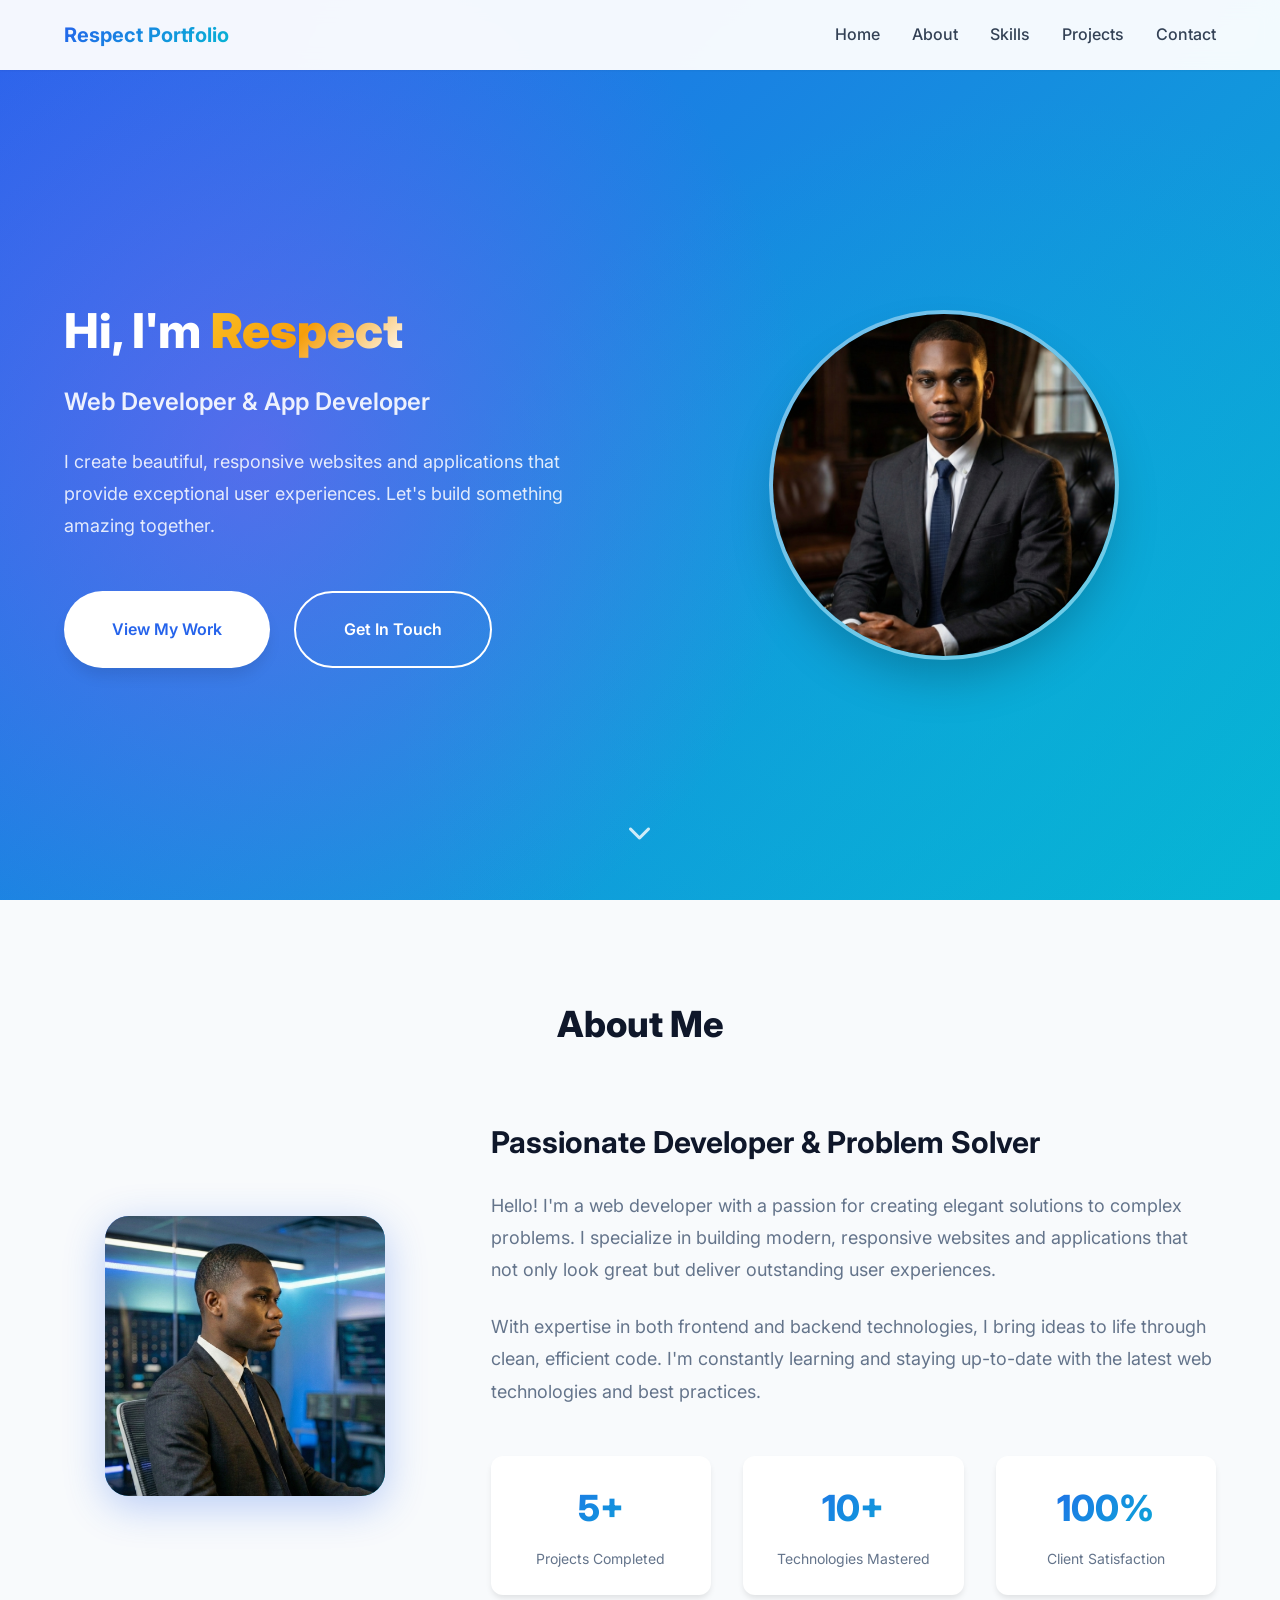
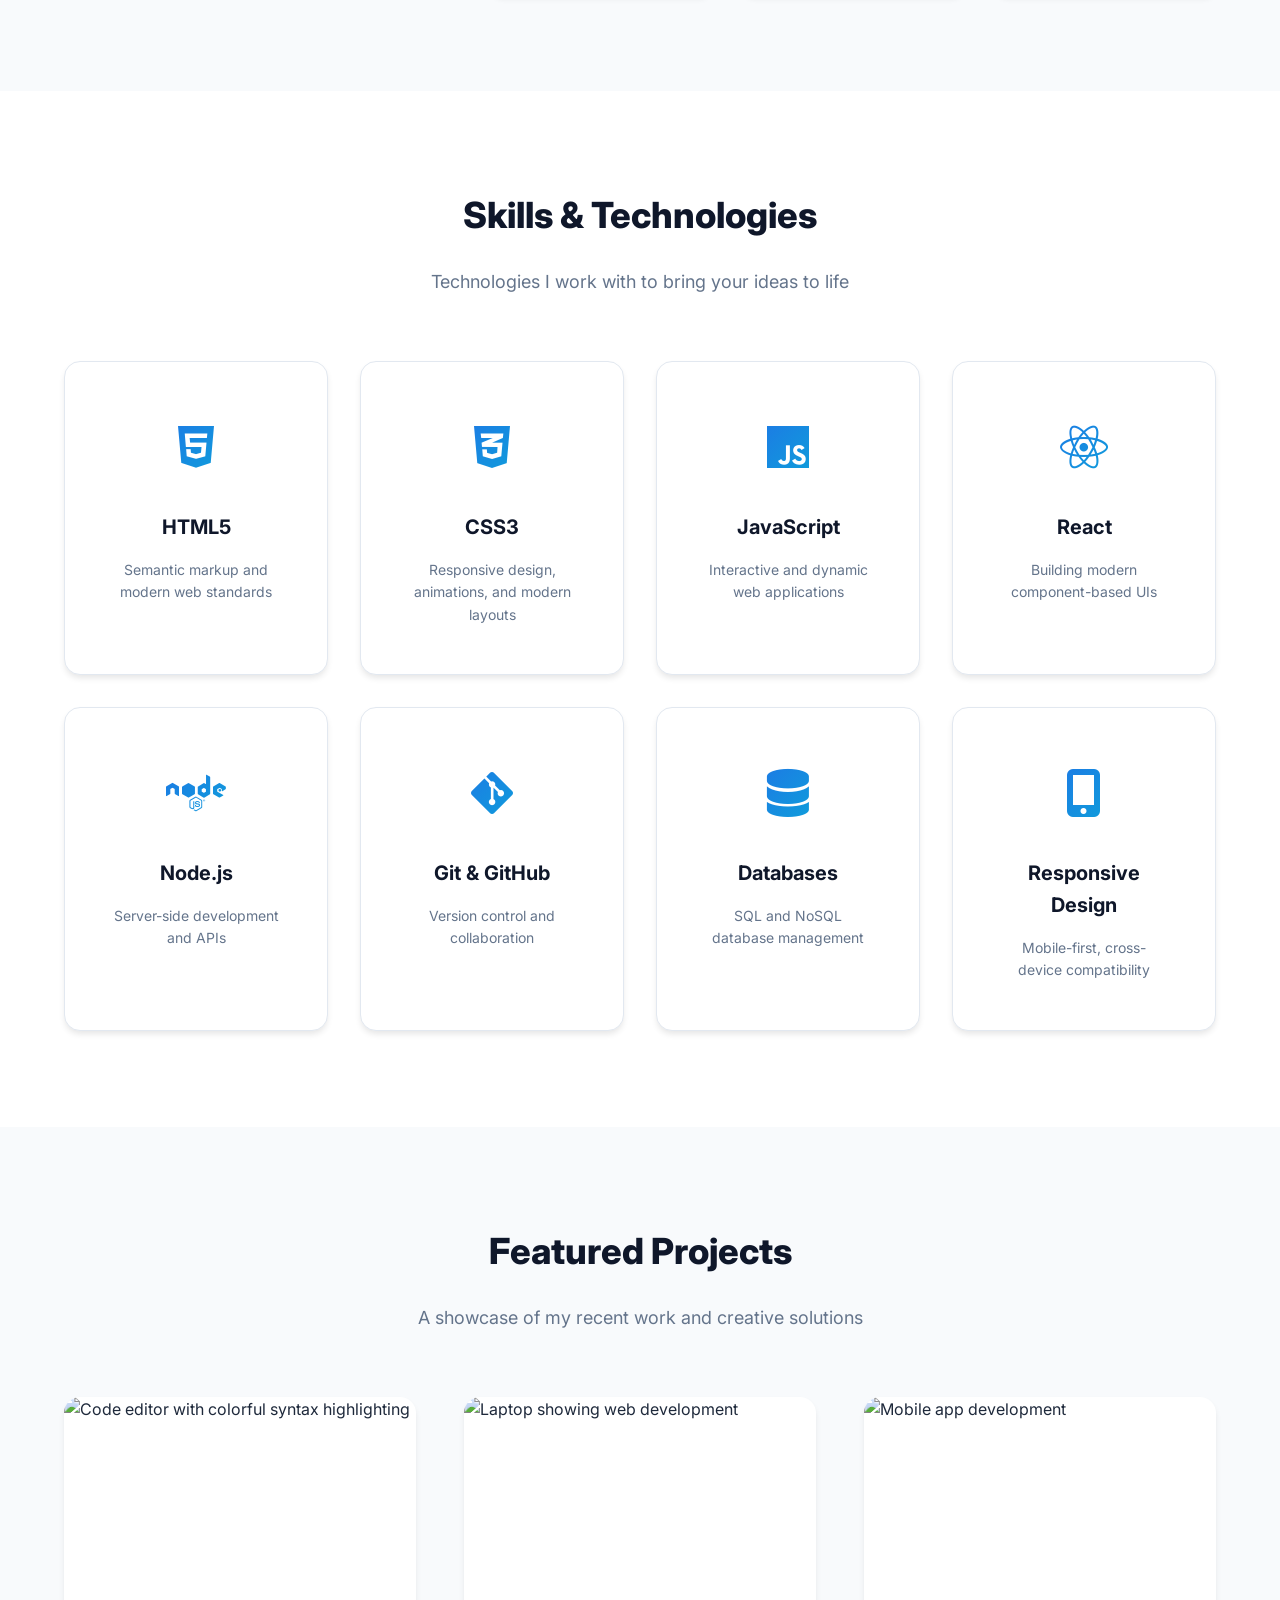
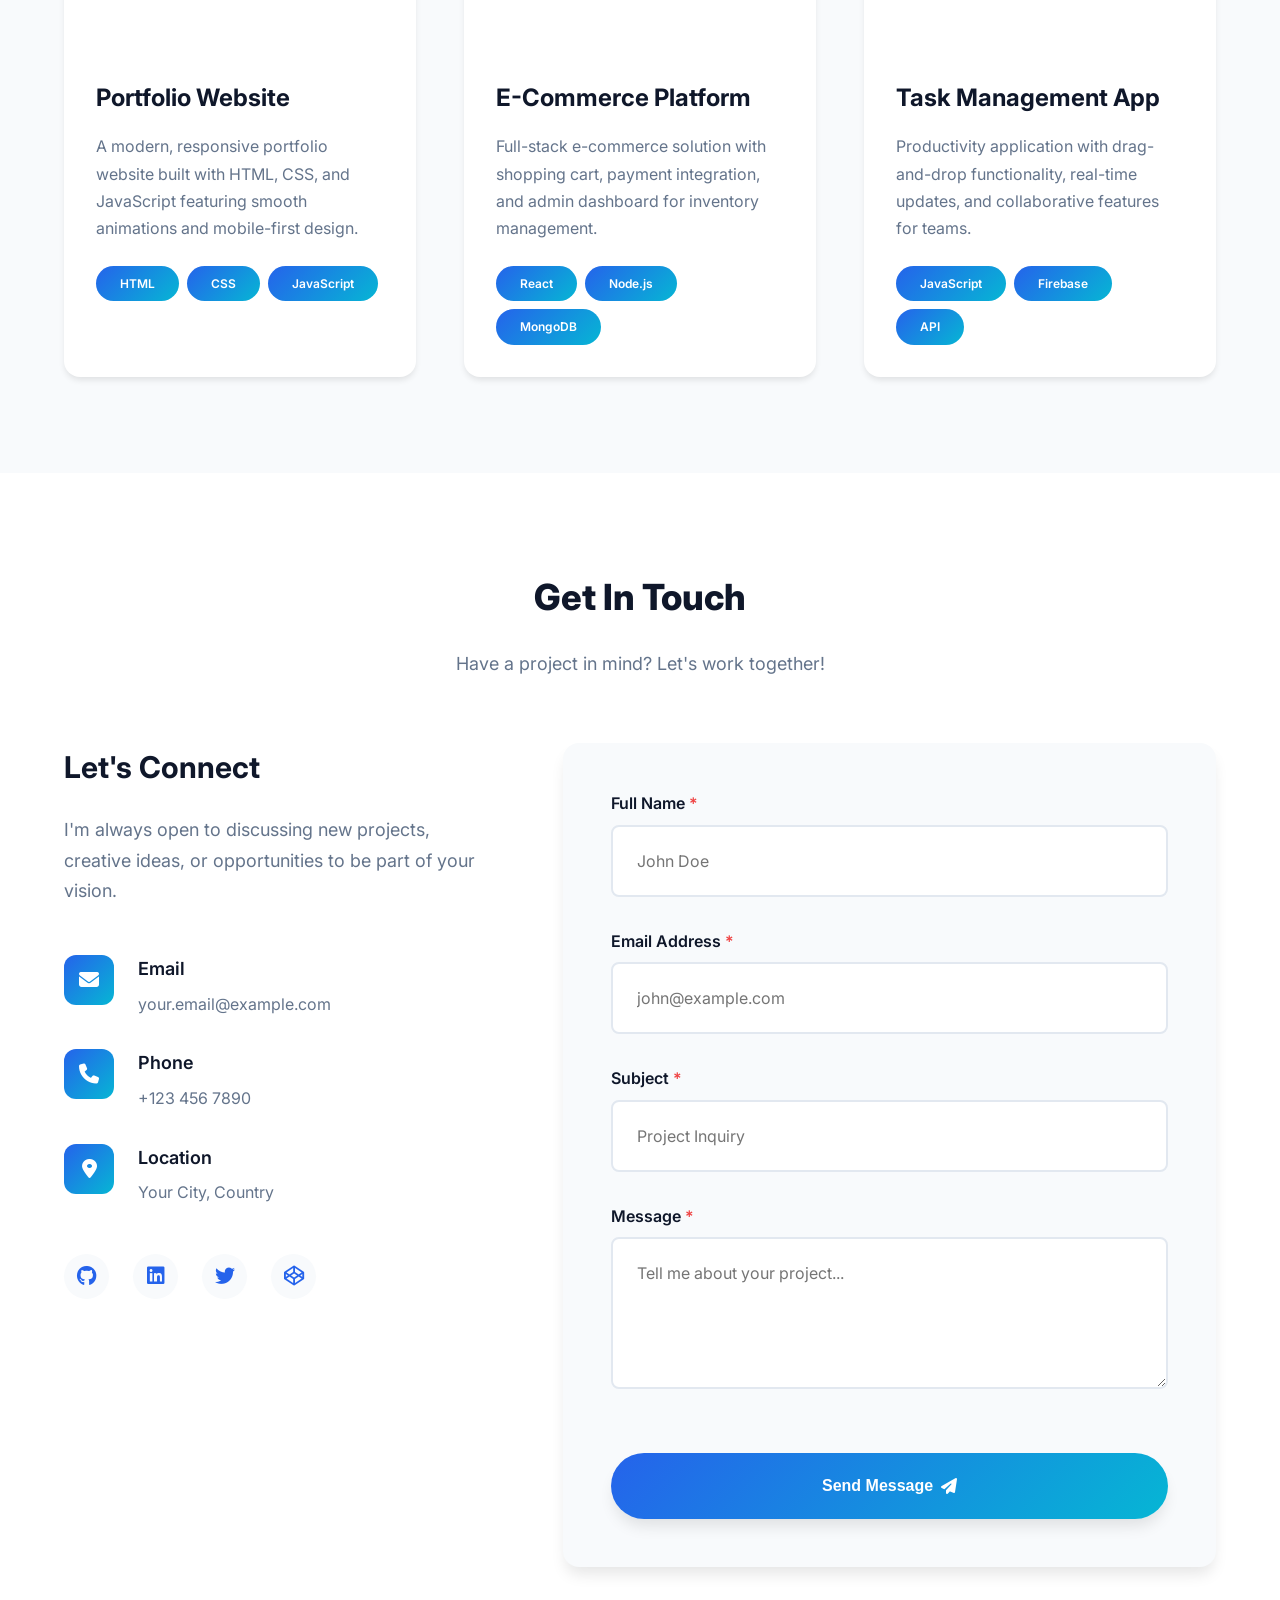
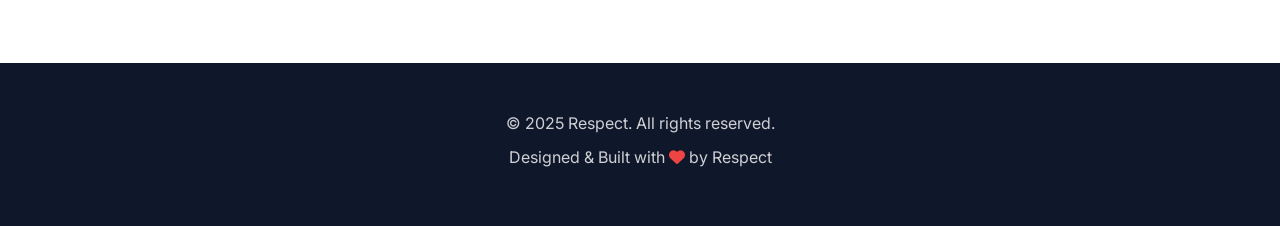
==== index.html @ 37d92be6 "Update profile images, CSS styling, and contact information" ====
<!DOCTYPE html>
<html lang="en">
<head>
  <meta charset="UTF-8">
  <meta name="viewport" content="width=device-width, initial-scale=1.0">
  <meta name="description" content="Professional portfolio of Respect - Web Developer & Designer">
  <meta name="keywords" content="web development, portfolio, programming, design">
  <meta name="author" content="Respect">
  <title>Respect - Web Developer Portfolio</title>
  
  <!-- Google Fonts -->
  <link rel="preconnect" href="https://fonts.googleapis.com">
  <link rel="preconnect" href="https://fonts.gstatic.com" crossorigin>
  <link href="https://fonts.googleapis.com/css2?family=Inter:wght@300;400;500;600;700;800&display=swap" rel="stylesheet">
  
  <!-- Font Awesome for Icons -->
  <link rel="stylesheet" href="https://cdnjs.cloudflare.com/ajax/libs/font-awesome/6.5.1/css/all.min.css">
  
  <!-- Stylesheet -->
  <link rel="stylesheet" href="style.css">
</head>
<body>
  <!-- Navigation -->
  <nav class="navbar" id="navbar">
    <div class="nav-container">
      <a href="#home" class="nav-logo">Respect Portfolio</a>
      <ul class="nav-menu" id="nav-menu">
        <li class="nav-item"><a href="#home" class="nav-link">Home</a></li>
        <li class="nav-item"><a href="#about" class="nav-link">About</a></li>
        <li class="nav-item"><a href="#skills" class="nav-link">Skills</a></li>
        <li class="nav-item"><a href="#projects" class="nav-link">Projects</a></li>
        <li class="nav-item"><a href="#contact" class="nav-link">Contact</a></li>
      </ul>
      <div class="hamburger" id="hamburger">
        <span class="bar"></span>
        <span class="bar"></span>
        <span class="bar"></span>
      </div>
    </div>
  </nav>

  <!-- Hero Section -->
  <section id="home" class="hero">
    <div class="hero-container">
      <div class="hero-content">
        <h1 class="hero-title">
          Hi, I'm <span class="gradient-text">Respect</span>
        </h1>
        <h2 class="hero-subtitle">Web Developer & App Developer</h2>
        <p class="hero-description">
          I create beautiful, responsive websites and applications that provide exceptional user experiences.
          Let's build something amazing together.
        </p>
        <div class="hero-buttons">
          <a href="#projects" class="btn btn-primary">View My Work</a>
          <a href="#contact" class="btn btn-secondary">Get In Touch</a>
        </div>
      </div>
      <div class="hero-image">
        <div class="image-placeholder">
          <img src="hero-profile.jpg" alt="Respect - Web Developer" class="profile-img">
        </div>
      </div>
    </div>
    <div class="scroll-indicator">
      <a href="#about">
        <i class="fas fa-chevron-down"></i>
      </a>
    </div>
  </section>

  <!-- About Section -->
  <section id="about" class="about">
    <div class="container">
      <h2 class="section-title">About Me</h2>
      <div class="about-content">
        <div class="about-image">
          <div class="image-frame">
            <div class="profile-placeholder">
              <img src="about-profile.jpg" alt="Respect - About Me" class="about-img">
              <i class="fas fa-user"></i>
            </div>
          </div>
        </div>
        <div class="about-text">
          <h3>Passionate Developer & Problem Solver</h3>
          <p>
            Hello! I'm a web developer with a passion for creating elegant solutions to complex problems.
            I specialize in building modern, responsive websites and applications that not only look great
            but deliver outstanding user experiences.
          </p>
          <p>
            With expertise in both frontend and backend technologies, I bring ideas to life through
            clean, efficient code. I'm constantly learning and staying up-to-date with the latest
            web technologies and best practices.
          </p>
          <div class="about-stats">
            <div class="stat-item">
              <h4>5+</h4>
              <p>Projects Completed</p>
            </div>
            <div class="stat-item">
              <h4>10+</h4>
              <p>Technologies Mastered</p>
            </div>
            <div class="stat-item">
              <h4>100%</h4>
              <p>Client Satisfaction</p>
            </div>
          </div>
        </div>
      </div>
    </div>
  </section>

  <!-- Skills Section -->
  <section id="skills" class="skills">
    <div class="container">
      <h2 class="section-title">Skills & Technologies</h2>
      <p class="section-subtitle">Technologies I work with to bring your ideas to life</p>
      
      <div class="skills-grid">
        <div class="skill-card">
          <div class="skill-icon">
            <i class="fab fa-html5"></i>
          </div>
          <h3>HTML5</h3>
          <p>Semantic markup and modern web standards</p>
        </div>
        
        <div class="skill-card">
          <div class="skill-icon">
            <i class="fab fa-css3-alt"></i>
          </div>
          <h3>CSS3</h3>
          <p>Responsive design, animations, and modern layouts</p>
        </div>
        
        <div class="skill-card">
          <div class="skill-icon">
            <i class="fab fa-js"></i>
          </div>
          <h3>JavaScript</h3>
          <p>Interactive and dynamic web applications</p>
        </div>
        
        <div class="skill-card">
          <div class="skill-icon">
            <i class="fab fa-react"></i>
          </div>
          <h3>React</h3>
          <p>Building modern component-based UIs</p>
        </div>
        
        <div class="skill-card">
          <div class="skill-icon">
            <i class="fab fa-node"></i>
          </div>
          <h3>Node.js</h3>
          <p>Server-side development and APIs</p>
        </div>
        
        <div class="skill-card">
          <div class="skill-icon">
            <i class="fab fa-git-alt"></i>
          </div>
          <h3>Git & GitHub</h3>
          <p>Version control and collaboration</p>
        </div>
        
        <div class="skill-card">
          <div class="skill-icon">
            <i class="fas fa-database"></i>
          </div>
          <h3>Databases</h3>
          <p>SQL and NoSQL database management</p>
        </div>
        
        <div class="skill-card">
          <div class="skill-icon">
            <i class="fas fa-mobile-alt"></i>
          </div>
          <h3>Responsive Design</h3>
          <p>Mobile-first, cross-device compatibility</p>
        </div>
      </div>
    </div>
  </section>

  <!-- Projects Section -->
  <section id="projects" class="projects">
    <div class="container">
      <h2 class="section-title">Featured Projects</h2>
      <p class="section-subtitle">A showcase of my recent work and creative solutions</p>
      
      <div class="projects-grid">
        <!-- Project 1 -->
        <div class="project-card">
          <div class="project-image">
            <img src="https://images.pexels.com/photos/546819/pexels-photo-546819.jpeg?auto=compress&cs=tinysrgb&dpr=2&h=650&w=940" alt="Code editor with colorful syntax highlighting">
            <div class="project-overlay">
              <div class="project-links">
                <a href="#home" class="project-link" aria-label="View live demo">
                  <i class="fas fa-external-link-alt"></i>
                </a>
                <a href="#https://github.com/RespectAi/RespectAi.github.io" class="project-link" aria-label="View source code">
                  <i class="fab fa-github"></i>
                </a>
              </div>
            </div>
          </div>
          <div class="project-info">
            <h3>Portfolio Website</h3>
            <p>A modern, responsive portfolio website built with HTML, CSS, and JavaScript featuring smooth animations and mobile-first design.</p>
            <div class="project-tags">
              <span class="tag">HTML</span>
              <span class="tag">CSS</span>
              <span class="tag">JavaScript</span>
            </div>
          </div>
        </div>

        <!-- Project 2 -->
        <div class="project-card">
          <div class="project-image">
            <img src="https://images.pexels.com/photos/177598/pexels-photo-177598.jpeg?auto=compress&cs=tinysrgb&w=1260&h=750&dpr=2" alt="Laptop showing web development">
            <div class="project-overlay">
              <div class="project-links">
                <a href="https://grand-figolla-b1a8ae.netlify.app/" class="project-link" aria-label="View live demo">
                  <i class="fas fa-external-link-alt"></i>
                </a>
                <a href="https://github.com/RespectAi/feb-2025-final-project-and-deployment-RespectAi" class="project-link" aria-label="View source code">
                  <i class="fab fa-github"></i>
                </a>
              </div>
            </div>
          </div>
          <div class="project-info">
            <h3>E-Commerce Platform</h3>
            <p>Full-stack e-commerce solution with shopping cart, payment integration, and admin dashboard for inventory management.</p>
            <div class="project-tags">
              <span class="tag">React</span>
              <span class="tag">Node.js</span>
              <span class="tag">MongoDB</span>
            </div>
          </div>
        </div>

        <!-- Project 3 -->
        <div class="project-card">
          <div class="project-image">
            <img src="https://images.pexels.com/photos/574071/pexels-photo-574071.jpeg?auto=compress&cs=tinysrgb&w=1260&h=750&dpr=2" alt="Mobile app development">
            <div class="project-overlay">
              <div class="project-links">
                <a href="#" class="project-link" aria-label="View live demo">
                  <i class="fas fa-external-link-alt"></i>
                </a>
                <a href="#" class="project-link" aria-label="View source code">
                  <i class="fab fa-github"></i>
                </a>
              </div>
            </div>
          </div>
          <div class="project-info">
            <h3>Task Management App</h3>
            <p>Productivity application with drag-and-drop functionality, real-time updates, and collaborative features for teams.</p>
            <div class="project-tags">
              <span class="tag">JavaScript</span>
              <span class="tag">Firebase</span>
              <span class="tag">API</span>
            </div>
          </div>
        </div>
      </div>
    </div>
  </section>

  <!-- Contact Section -->
  <section id="contact" class="contact">
    <div class="container">
      <h2 class="section-title">Get In Touch</h2>
      <p class="section-subtitle">Have a project in mind? Let's work together!</p>
      
      <div class="contact-content">
        <div class="contact-info">
          <h3>Let's Connect</h3>
          <p>I'm always open to discussing new projects, creative ideas, or opportunities to be part of your vision.</p>
          
          <div class="contact-items">
            <div class="contact-item">
              <div class="contact-icon">
                <i class="fas fa-envelope"></i>
              </div>
              <div class="contact-details">
                <h4>Email</h4>
                <a href="mailto:your.email@example.com">your.email@example.com</a>
              </div>
            </div>
            
            <div class="contact-item">
              <div class="contact-icon">
                <i class="fas fa-phone"></i>
              </div>
              <div class="contact-details">
                <h4>Phone</h4>
                <a href="tel:+1234567890">+123 456 7890</a>
              </div>
            </div>
            
            <div class="contact-item">
              <div class="contact-icon">
                <i class="fas fa-map-marker-alt"></i>
              </div>
              <div class="contact-details">
                <h4>Location</h4>
                <p>Your City, Country</p>
              </div>
            </div>
          </div>
          
          <div class="social-links">
            <a href="https://respectai.github.io/" class="social-link" aria-label="GitHub" target="_blank">
              <i class="fab fa-github"></i>
            </a>
            <a href="https://linkedin.com/in/yourusername" class="social-link" aria-label="LinkedIn" target="_blank">
              <i class="fab fa-linkedin"></i>
            </a>
            <a href="https://twitter.com/yourusername" class="social-link" aria-label="Twitter" target="_blank">
              <i class="fab fa-twitter"></i>
            </a>
            <a href="https://codepen.io/Moses-Abiodun-the-builder" class="social-link" aria-label="CodePen" target="_blank">
              <i class="fab fa-codepen"></i>
            </a>
          </div>
        </div>
        
        <form class="contact-form" id="contact-form">
          <div class="form-group">
            <label for="name">Full Name <span class="required">*</span></label>
            <input type="text" id="name" name="name" placeholder="John Doe" required>
          </div>
          
          <div class="form-group">
            <label for="email">Email Address <span class="required">*</span></label>
            <input type="email" id="email" name="email" placeholder="john@example.com" required>
          </div>
          
          <div class="form-group">
            <label for="subject">Subject <span class="required">*</span></label>
            <input type="text" id="subject" name="subject" placeholder="Project Inquiry" required>
          </div>
          
          <div class="form-group">
            <label for="message">Message <span class="required">*</span></label>
            <textarea id="message" name="message" rows="5" placeholder="Tell me about your project..." required></textarea>
          </div>
          
          <button type="submit" class="btn btn-primary">
            Send Message
            <i class="fas fa-paper-plane"></i>
          </button>
        </form>
      </div>
    </div>
  </section>

  <!-- Footer -->
  <footer class="footer">
    <div class="container">
      <div class="footer-content">
        <p>&copy; 2025 Respect. All rights reserved.</p>
        <p>Designed & Built with <i class="fas fa-heart"></i> by Respect</p>
      </div>
      <button id="back-to-top" class="back-to-top" aria-label="Back to top">
        <i class="fas fa-arrow-up"></i>
      </button>
    </div>
  </footer>

  <!-- JavaScript -->
  <script src="script.js"></script>
</body>
</html>
---- style.css ----
/* ==========================================
   MODERN PORTFOLIO - PROFESSIONAL CSS
   ========================================== */

/* ==========================================
   CSS CUSTOM PROPERTIES (Design Tokens)
   ========================================== */
:root {
  /* Colors - Vibrant Professional Palette */
  --primary-color: #2563eb;
  --primary-dark: #1e40af;
  --primary-light: #3b82f6;
  --secondary-color: #06b6d4;
  --accent-color: #a855f7;
  --accent-dark: #9333ea;
  
  /* Neutral Colors */
  --dark-bg: #0f172a;
  --dark-text: #1e293b;
  --light-bg: #f8fafc;
  --light-text: #64748b;
  --white: #ffffff;
  --gray-100: #f1f5f9;
  --gray-200: #e2e8f0;
  --gray-300: #cbd5e1;
  --gray-700: #334155;
  --gray-800: #1e293b;
  --gray-900: #0f172a;
  
  /* Gradients */
  --gradient-primary: linear-gradient(135deg, #2563eb 0%, #06b6d4 100%);
  --gradient-accent: linear-gradient(135deg, #a855f7 0%, #ec4899 100%);
  --gradient-dark: linear-gradient(135deg, #0f172a 0%, #1e293b 100%);
  
  /* Typography */
  --font-main: 'Inter', -apple-system, BlinkMacSystemFont, 'Segoe UI', sans-serif;
  --font-size-xs: 0.75rem;
  --font-size-sm: 0.875rem;
  --font-size-base: 1rem;
  --font-size-lg: 1.125rem;
  --font-size-xl: 1.25rem;
  --font-size-2xl: 1.5rem;
  --font-size-3xl: 1.875rem;
  --font-size-4xl: 2.25rem;
  --font-size-5xl: 3rem;
  --font-size-6xl: 3.75rem;
  
  /* Spacing */
  --spacing-xs: 0.5rem;
  --spacing-sm: 1rem;
  --spacing-md: 1.5rem;
  --spacing-lg: 2rem;
  --spacing-xl: 3rem;
  --spacing-2xl: 4rem;
  --spacing-3xl: 6rem;
  
  /* Border Radius */
  --radius-sm: 0.375rem;
  --radius-md: 0.5rem;
  --radius-lg: 0.75rem;
  --radius-xl: 1rem;
  --radius-2xl: 1.5rem;
  --radius-full: 9999px;
  
  /* Shadows */
  --shadow-sm: 0 1px 2px 0 rgba(0, 0, 0, 0.05);
  --shadow-md: 0 4px 6px -1px rgba(0, 0, 0, 0.1);
  --shadow-lg: 0 10px 15px -3px rgba(0, 0, 0, 0.1);
  --shadow-xl: 0 20px 25px -5px rgba(0, 0, 0, 0.1);
  --shadow-2xl: 0 25px 50px -12px rgba(0, 0, 0, 0.25);
  --shadow-colored: 0 10px 40px rgba(37, 99, 235, 0.3);
  
  /* Transitions */
  --transition-fast: 150ms ease-in-out;
  --transition-base: 300ms ease-in-out;
  --transition-slow: 500ms ease-in-out;
  
  /* Layout */
  --max-width: 1200px;
  --header-height: 70px;
}

/* ==========================================
   GLOBAL RESET & BASE STYLES
   ========================================== */
* {
  margin: 0;
  padding: 0;
  box-sizing: border-box;
}

html {
  scroll-behavior: smooth;
  font-size: 16px;
}

body {
  font-family: var(--font-main);
  color: var(--dark-text);
  background-color: var(--white);
  line-height: 1.6;
  overflow-x: hidden;
}

a {
  text-decoration: none;
  color: inherit;
  transition: all var(--transition-base);
}

img {
  max-width: 100%;
  height: auto;
  display: block;
}

ul {
  list-style: none;
}

/* ==========================================
   UTILITY CLASSES
   ========================================== */
.container {
  max-width: var(--max-width);
  margin: 0 auto;
  padding: 0 var(--spacing-md);
}

.gradient-text {
  background: linear-gradient(135deg, #fbbf24 0%, #f59e0b 50%, #ffffff 100%);
  -webkit-background-clip: text;
  -webkit-text-fill-color: transparent;
  background-clip: text;
  font-weight: 900;
}

.section-title {
  font-size: var(--font-size-4xl);
  font-weight: 800;
  text-align: center;
  margin-bottom: var(--spacing-md);
  color: var(--dark-bg);
}

.section-subtitle {
  font-size: var(--font-size-lg);
  text-align: center;
  color: var(--light-text);
  margin-bottom: var(--spacing-2xl);
  max-width: 600px;
  margin-left: auto;
  margin-right: auto;
}

/* ==========================================
   NAVIGATION
   ========================================== */
.navbar {
  position: fixed;
  top: 0;
  width: 100%;
  background: rgba(255, 255, 255, 0.95);
  backdrop-filter: blur(10px);
  box-shadow: var(--shadow-sm);
  z-index: 1000;
  transition: all var(--transition-base);
}

.navbar.scrolled {
  box-shadow: var(--shadow-md);
}

.nav-container {
  max-width: var(--max-width);
  margin: 0 auto;
  padding: 0 var(--spacing-md);
  display: flex;
  justify-content: space-between;
  align-items: center;
  height: var(--header-height);
}

.nav-logo {
  font-size: var(--font-size-xl);
  font-weight: 700;
  background: var(--gradient-primary);
  -webkit-background-clip: text;
  -webkit-text-fill-color: transparent;
  background-clip: text;
}

.nav-menu {
  display: flex;
  gap: var(--spacing-lg);
  align-items: center;
}

.nav-link {
  color: var(--gray-700);
  font-weight: 500;
  position: relative;
  padding: var(--spacing-xs) 0;
}

.nav-link::after {
  content: '';
  position: absolute;
  bottom: 0;
  left: 0;
  width: 0;
  height: 2px;
  background: var(--gradient-primary);
  transition: width var(--transition-base);
}

.nav-link:hover::after,
.nav-link.active::after {
  width: 100%;
}

.nav-link:hover {
  color: var(--primary-color);
}

/* Hamburger Menu */
.hamburger {
  display: none;
  flex-direction: column;
  cursor: pointer;
  gap: 5px;
}

.hamburger .bar {
  width: 25px;
  height: 3px;
  background-color: var(--dark-bg);
  border-radius: var(--radius-full);
  transition: all var(--transition-base);
}

/* ==========================================
   HERO SECTION
   ========================================== */
.hero {
  min-height: 100vh;
  display: flex;
  align-items: center;
  justify-content: center;
  background: var(--gradient-primary);
  position: relative;
  padding-top: var(--header-height);
  overflow: hidden;
}

.hero::before {
  content: '';
  position: absolute;
  top: 0;
  left: 0;
  right: 0;
  bottom: 0;
  background: 
    radial-gradient(circle at 20% 50%, rgba(168, 85, 247, 0.4) 0%, transparent 50%),
    radial-gradient(circle at 80% 80%, rgba(6, 182, 212, 0.4) 0%, transparent 50%);
  animation: gradient-shift 15s ease infinite;
}

@keyframes gradient-shift {
  0%, 100% { opacity: 1; }
  50% { opacity: 0.8; }
}

.hero-container {
  max-width: var(--max-width);
  margin: 0 auto;
  padding: var(--spacing-2xl) var(--spacing-md);
  display: grid;
  grid-template-columns: 1fr 1fr;
  gap: var(--spacing-2xl);
  align-items: center;
  position: relative;
  z-index: 1;
}

.hero-content {
  animation: fadeInUp 1s ease-out;
}

@keyframes fadeInUp {
  from {
    opacity: 0;
    transform: translateY(30px);
  }
  to {
    opacity: 1;
    transform: translateY(0);
  }
}

.hero-title {
  font-size: var(--font-size-5xl);
  font-weight: 800;
  color: var(--white);
  margin-bottom: var(--spacing-md);
  line-height: 1.2;
}

.hero-subtitle {
  font-size: var(--font-size-2xl);
  color: rgba(255, 255, 255, 0.9);
  margin-bottom: var(--spacing-md);
  font-weight: 600;
}

.hero-description {
  font-size: var(--font-size-lg);
  color: rgba(255, 255, 255, 0.85);
  margin-bottom: var(--spacing-xl);
  line-height: 1.8;
}

.hero-buttons {
  display: flex;
  gap: var(--spacing-md);
  flex-wrap: wrap;
}

.btn {
  display: inline-flex;
  align-items: center;
  gap: var(--spacing-xs);
  padding: var(--spacing-md) var(--spacing-xl);
  border-radius: var(--radius-full);
  font-weight: 600;
  font-size: var(--font-size-base);
  transition: all var(--transition-base);
  cursor: pointer;
  border: none;
}

.btn-primary {
  background: var(--white);
  color: var(--primary-color);
  box-shadow: var(--shadow-lg);
}

.btn-primary:hover {
  transform: translateY(-2px);
  box-shadow: var(--shadow-xl);
}

.btn-secondary {
  background: transparent;
  color: var(--white);
  border: 2px solid var(--white);
}

.btn-secondary:hover {
  background: var(--white);
  color: var(--primary-color);
}

.hero-image {
  display: flex;
  justify-content: center;
  align-items: center;
  animation: fadeInUp 1s ease-out 0.3s both;
}

.image-placeholder {
  width: 350px;
  height: 350px;
  background: rgba(255, 255, 255, 0.15);
  backdrop-filter: blur(10px);
  border-radius: 50%;
  border: 4px solid rgba(255, 255, 255, 0.3);
  display: flex;
  align-items: center;
  justify-content: center;
  box-shadow: var(--shadow-2xl);
  animation: float 6s ease-in-out infinite;
}

.image-placeholder i {
  font-size: 150px;
  color: rgba(255, 255, 255, 0.7);
  display: none; /* Hide icon if present */
}

.profile-img {
  width: 100%;
  height: 100%;
  object-fit: cover;
  border-radius: 50%;
}

@keyframes float {
  0%, 100% { transform: translateY(0); }
  50% { transform: translateY(-20px); }
}

.scroll-indicator {
  position: absolute;
  bottom: var(--spacing-xl);
  left: 50%;
  transform: translateX(-50%);
  z-index: 2;
  animation: bounce 2s infinite;
}

.scroll-indicator a {
  color: var(--white);
  font-size: var(--font-size-2xl);
  opacity: 0.8;
}

@keyframes bounce {
  0%, 20%, 50%, 80%, 100% { transform: translateX(-50%) translateY(0); }
  40% { transform: translateX(-50%) translateY(-10px); }
  60% { transform: translateX(-50%) translateY(-5px); }
}

/* ==========================================
   ABOUT SECTION
   ========================================== */
.about {
  padding: var(--spacing-3xl) 0;
  background: var(--light-bg);
}

.about-content {
  display: grid;
  grid-template-columns: 1fr 2fr;
  gap: var(--spacing-2xl);
  align-items: center;
  margin-top: var(--spacing-2xl);
}

.about-image {
  display: flex;
  justify-content: center;
}

.image-frame {
  position: relative;
  width: 280px;
  height: 280px;
}

.profile-placeholder {
  width: 100%;
  height: 100%;
  background: var(--gradient-primary);
  border-radius: var(--radius-2xl);
  display: flex;
  align-items: center;
  justify-content: center;
  box-shadow: var(--shadow-colored);
  position: relative;
  overflow: hidden;
}

.profile-placeholder::before {
  content: '';
  position: absolute;
  top: -50%;
  left: -50%;
  width: 200%;
  height: 200%;
  background: linear-gradient(45deg, transparent, rgba(255, 255, 255, 0.1), transparent);
  animation: shine 3s infinite;
}

@keyframes shine {
  0% { transform: translateX(-100%) translateY(-100%) rotate(45deg); }
  100% { transform: translateX(100%) translateY(100%) rotate(45deg); }
}

.profile-placeholder i {
  font-size: 120px;
  color: rgba(255, 255, 255, 0.9);
  z-index: 1;
  display: none; /* Hide icon */
}

.about-img {
  width: 100%;
  height: 100%;
  object-fit: cover;
  position: relative;
  z-index: 2;
}

.about-text h3 {
  font-size: var(--font-size-3xl);
  color: var(--dark-bg);
  margin-bottom: var(--spacing-md);
  font-weight: 700;
}

.about-text p {
  font-size: var(--font-size-lg);
  color: var(--light-text);
  margin-bottom: var(--spacing-md);
  line-height: 1.8;
}

.about-stats {
  display: grid;
  grid-template-columns: repeat(3, 1fr);
  gap: var(--spacing-lg);
  margin-top: var(--spacing-xl);
}

.stat-item {
  text-align: center;
  padding: var(--spacing-md);
  background: var(--white);
  border-radius: var(--radius-lg);
  box-shadow: var(--shadow-md);
  transition: all var(--transition-base);
}

.stat-item:hover {
  transform: translateY(-5px);
  box-shadow: var(--shadow-xl);
  background: var(--gradient-primary);
  border: 2px solid transparent;
}

.stat-item:hover h4,
.stat-item:hover p {
  color: var(--white);
  -webkit-text-fill-color: var(--white);
}

.stat-item h4 {
  font-size: var(--font-size-4xl);
  font-weight: 800;
  background: var(--gradient-primary);
  -webkit-background-clip: text;
  -webkit-text-fill-color: transparent;
  background-clip: text;
  margin-bottom: var(--spacing-xs);
}

.stat-item p {
  font-size: var(--font-size-sm);
  color: var(--light-text);
  margin: 0;
}

/* ==========================================
   SKILLS SECTION
   ========================================== */
.skills {
  padding: var(--spacing-3xl) 0;
  background: var(--white);
}

.skills-grid {
  display: grid;
  grid-template-columns: repeat(auto-fit, minmax(250px, 1fr));
  gap: var(--spacing-lg);
  margin-top: var(--spacing-2xl);
}

.skill-card {
  background: var(--white);
  padding: var(--spacing-xl);
  border-radius: var(--radius-xl);
  box-shadow: var(--shadow-md);
  text-align: center;
  transition: all var(--transition-base);
  border: 1px solid var(--gray-200);
  position: relative;
  overflow: hidden;
}

.skill-card::before {
  content: '';
  position: absolute;
  top: 0;
  left: 0;
  right: 0;
  height: 4px;
  background: var(--gradient-primary);
  transform: scaleX(0);
  transition: transform var(--transition-base);
}

.skill-card:hover::before {
  transform: scaleX(1);
}

.skill-card:hover {
  transform: translateY(-8px);
  box-shadow: var(--shadow-xl);
  border-color: var(--primary-light);
}

.skill-icon {
  font-size: var(--font-size-5xl);
  background: var(--gradient-primary);
  -webkit-background-clip: text;
  -webkit-text-fill-color: transparent;
  background-clip: text;
  margin-bottom: var(--spacing-md);
  transition: all var(--transition-base);
}

.skill-card:hover .skill-icon {
  transform: scale(1.1) rotate(5deg);
}

.skill-card h3 {
  font-size: var(--font-size-xl);
  color: var(--dark-bg);
  margin-bottom: var(--spacing-sm);
  font-weight: 700;
}

.skill-card p {
  font-size: var(--font-size-sm);
  color: var(--light-text);
  line-height: 1.6;
}

/* ==========================================
   PROJECTS SECTION
   ========================================== */
.projects {
  padding: var(--spacing-3xl) 0;
  background: var(--light-bg);
}

.projects-grid {
  display: grid;
  grid-template-columns: repeat(auto-fit, minmax(320px, 1fr));
  gap: var(--spacing-xl);
  margin-top: var(--spacing-2xl);
}

.project-card {
  background: var(--white);
  border-radius: var(--radius-xl);
  overflow: hidden;
  box-shadow: var(--shadow-md);
  transition: all var(--transition-base);
}

.project-card:hover {
  transform: translateY(-10px);
  box-shadow: var(--shadow-2xl);
}

.project-image {
  position: relative;
  overflow: hidden;
  height: 250px;
}

.project-image img {
  width: 100%;
  height: 100%;
  object-fit: cover;
  transition: transform var(--transition-slow);
}

.project-card:hover .project-image img {
  transform: scale(1.1);
}

.project-overlay {
  position: absolute;
  top: 0;
  left: 0;
  right: 0;
  bottom: 0;
  background: linear-gradient(135deg, rgba(37, 99, 235, 0.9), rgba(6, 182, 212, 0.9));
  display: flex;
  align-items: center;
  justify-content: center;
  opacity: 0;
  transition: opacity var(--transition-base);
}

.project-card:hover .project-overlay {
  opacity: 1;
}

.project-links {
  display: flex;
  gap: var(--spacing-md);
}

.project-link {
  width: 50px;
  height: 50px;
  background: var(--white);
  color: var(--primary-color);
  border-radius: 50%;
  display: flex;
  align-items: center;
  justify-content: center;
  font-size: var(--font-size-xl);
  transition: all var(--transition-base);
}

.project-link:hover {
  transform: scale(1.2) rotate(360deg);
  background: var(--primary-color);
  color: var(--white);
}

.project-info {
  padding: var(--spacing-lg);
}

.project-info h3 {
  font-size: var(--font-size-2xl);
  color: var(--dark-bg);
  margin-bottom: var(--spacing-sm);
  font-weight: 700;
}

.project-info p {
  font-size: var(--font-size-base);
  color: var(--light-text);
  margin-bottom: var(--spacing-md);
  line-height: 1.7;
}

.project-tags {
  display: flex;
  flex-wrap: wrap;
  gap: var(--spacing-xs);
}

.tag {
  padding: var(--spacing-xs) var(--spacing-md);
  background: var(--gradient-primary);
  color: var(--white);
  border-radius: var(--radius-full);
  font-size: var(--font-size-xs);
  font-weight: 600;
}

/* ==========================================
   CONTACT SECTION
   ========================================== */
.contact {
  padding: var(--spacing-3xl) 0;
  background: var(--white);
}

.contact-content {
  display: grid;
  grid-template-columns: 1fr 1.5fr;
  gap: var(--spacing-2xl);
  margin-top: var(--spacing-2xl);
}

.contact-info h3 {
  font-size: var(--font-size-3xl);
  color: var(--dark-bg);
  margin-bottom: var(--spacing-md);
  font-weight: 700;
}

.contact-info > p {
  font-size: var(--font-size-lg);
  color: var(--light-text);
  margin-bottom: var(--spacing-xl);
  line-height: 1.7;
}

.contact-items {
  display: flex;
  flex-direction: column;
  gap: var(--spacing-lg);
  margin-bottom: var(--spacing-xl);
}

.contact-item {
  display: flex;
  gap: var(--spacing-md);
  align-items: flex-start;
}

.contact-icon {
  width: 50px;
  height: 50px;
  background: var(--gradient-primary);
  border-radius: var(--radius-lg);
  display: flex;
  align-items: center;
  justify-content: center;
  color: var(--white);
  font-size: var(--font-size-xl);
  flex-shrink: 0;
}

.contact-details h4 {
  font-size: var(--font-size-lg);
  color: var(--dark-bg);
  margin-bottom: var(--spacing-xs);
  font-weight: 600;
}

.contact-details p,
.contact-details a {
  font-size: var(--font-size-base);
  color: var(--light-text);
}

.contact-details a:hover {
  color: var(--primary-color);
}

.social-links {
  display: flex;
  gap: var(--spacing-md);
  margin-top: var(--spacing-lg);
}

.social-link {
  width: 45px;
  height: 45px;
  background: var(--light-bg);
  border-radius: 50%;
  display: flex;
  align-items: center;
  justify-content: center;
  font-size: var(--font-size-xl);
  color: var(--primary-color);
  transition: all var(--transition-base);
}

.social-link:hover {
  background: var(--gradient-primary);
  color: var(--white);
  transform: translateY(-5px);
}

/* Contact Form */
.contact-form {
  background: var(--light-bg);
  padding: var(--spacing-xl);
  border-radius: var(--radius-xl);
  box-shadow: var(--shadow-lg);
}

.form-group {
  margin-bottom: var(--spacing-lg);
}

.form-group label {
  display: block;
  font-size: var(--font-size-base);
  font-weight: 600;
  color: var(--dark-bg);
  margin-bottom: var(--spacing-xs);
}

.required {
  color: #ef4444;
}

.form-group input,
.form-group textarea {
  width: 100%;
  padding: var(--spacing-md);
  border: 2px solid var(--gray-200);
  border-radius: var(--radius-md);
  font-size: var(--font-size-base);
  font-family: var(--font-main);
  transition: all var(--transition-base);
  background: var(--white);
}

.form-group input:focus,
.form-group textarea:focus {
  outline: none;
  border-color: var(--primary-color);
  box-shadow: 0 0 0 3px rgba(37, 99, 235, 0.1);
}

.form-group textarea {
  resize: vertical;
  min-height: 120px;
}

.contact-form .btn-primary {
  width: 100%;
  background: var(--gradient-primary);
  color: var(--white);
  justify-content: center;
  margin-top: var(--spacing-md);
}

.contact-form .btn-primary:hover {
  box-shadow: var(--shadow-colored);
}

/* ==========================================
   FOOTER
   ========================================== */
.footer {
  background: var(--dark-bg);
  color: var(--white);
  padding: var(--spacing-xl) 0;
  text-align: center;
  position: relative;
}

.footer-content p {
  margin-bottom: var(--spacing-xs);
  color: rgba(255, 255, 255, 0.8);
}

.footer-content i {
  color: #ef4444;
  animation: heartbeat 1.5s ease-in-out infinite;
}

@keyframes heartbeat {
  0%, 100% { transform: scale(1); }
  10%, 30% { transform: scale(1.1); }
  20%, 40% { transform: scale(1); }
}

.back-to-top {
  position: fixed;
  bottom: 30px;
  right: 30px;
  width: 50px;
  height: 50px;
  background: var(--gradient-primary);
  color: var(--white);
  border: none;
  border-radius: 50%;
  font-size: var(--font-size-xl);
  cursor: pointer;
  opacity: 0;
  visibility: hidden;
  transition: all var(--transition-base);
  box-shadow: var(--shadow-lg);
  z-index: 999;
}

.back-to-top.visible {
  opacity: 1;
  visibility: visible;
}

.back-to-top:hover {
  transform: translateY(-5px);
  box-shadow: var(--shadow-colored);
}

/* ==========================================
   RESPONSIVE DESIGN
   ========================================== */

/* Tablet */
@media (max-width: 1024px) {
  :root {
    --font-size-5xl: 2.5rem;
    --font-size-4xl: 2rem;
    --font-size-3xl: 1.75rem;
  }
  
  .hero-container {
    grid-template-columns: 1fr;
    text-align: center;
  }
  
  .hero-image {
    order: -1;
  }
  
  .image-placeholder {
    width: 280px;
    height: 280px;
  }
  
  .hero-buttons {
    justify-content: center;
  }
  
  .about-content {
    grid-template-columns: 1fr;
    text-align: center;
  }
  
  .about-stats {
    grid-template-columns: repeat(3, 1fr);
  }
  
  .contact-content {
    grid-template-columns: 1fr;
  }
}

/* Mobile */
@media (max-width: 768px) {
  :root {
    --font-size-5xl: 2rem;
    --font-size-4xl: 1.75rem;
    --font-size-3xl: 1.5rem;
    --spacing-3xl: 4rem;
    --spacing-2xl: 3rem;
  }
  
  /* Mobile Navigation */
  .hamburger {
    display: flex;
  }
  
  .nav-menu {
    position: fixed;
    left: -100%;
    top: var(--header-height);
    flex-direction: column;
    background-color: rgba(255, 255, 255, 0.98);
    width: 100%;
    text-align: center;
    transition: left var(--transition-base);
    box-shadow: var(--shadow-lg);
    padding: var(--spacing-lg) 0;
  }
  
  .nav-menu.active {
    left: 0;
  }
  
  .nav-item {
    width: 100%;
  }
  
  .nav-link {
    padding: var(--spacing-md);
    display: block;
  }
  
  .hamburger.active .bar:nth-child(2) {
    opacity: 0;
  }
  
  .hamburger.active .bar:nth-child(1) {
    transform: translateY(8px) rotate(45deg);
  }
  
  .hamburger.active .bar:nth-child(3) {
    transform: translateY(-8px) rotate(-45deg);
  }
  
  /* Sections */
  .hero-title {
    font-size: var(--font-size-4xl);
  }
  
  .image-placeholder {
    width: 220px;
    height: 220px;
  }
  
  .image-placeholder i {
    font-size: 100px;
  }
  
  .about-stats {
    grid-template-columns: 1fr;
    gap: var(--spacing-md);
  }
  
  .skills-grid {
    grid-template-columns: 1fr;
  }
  
  .projects-grid {
    grid-template-columns: 1fr;
  }
  
  .hero-buttons {
    flex-direction: column;
    align-items: stretch;
  }
  
  .btn {
    width: 100%;
    justify-content: center;
  }
}

@media (max-width: 480px) {
  :root {
    --font-size-5xl: 1.75rem;
    --font-size-4xl: 1.5rem;
  }
  
  .container {
    padding: 0 var(--spacing-sm);
  }
  
  .image-frame {
    width: 200px;
    height: 200px;
  }
  
  .profile-placeholder i {
    font-size: 80px;
  }
}
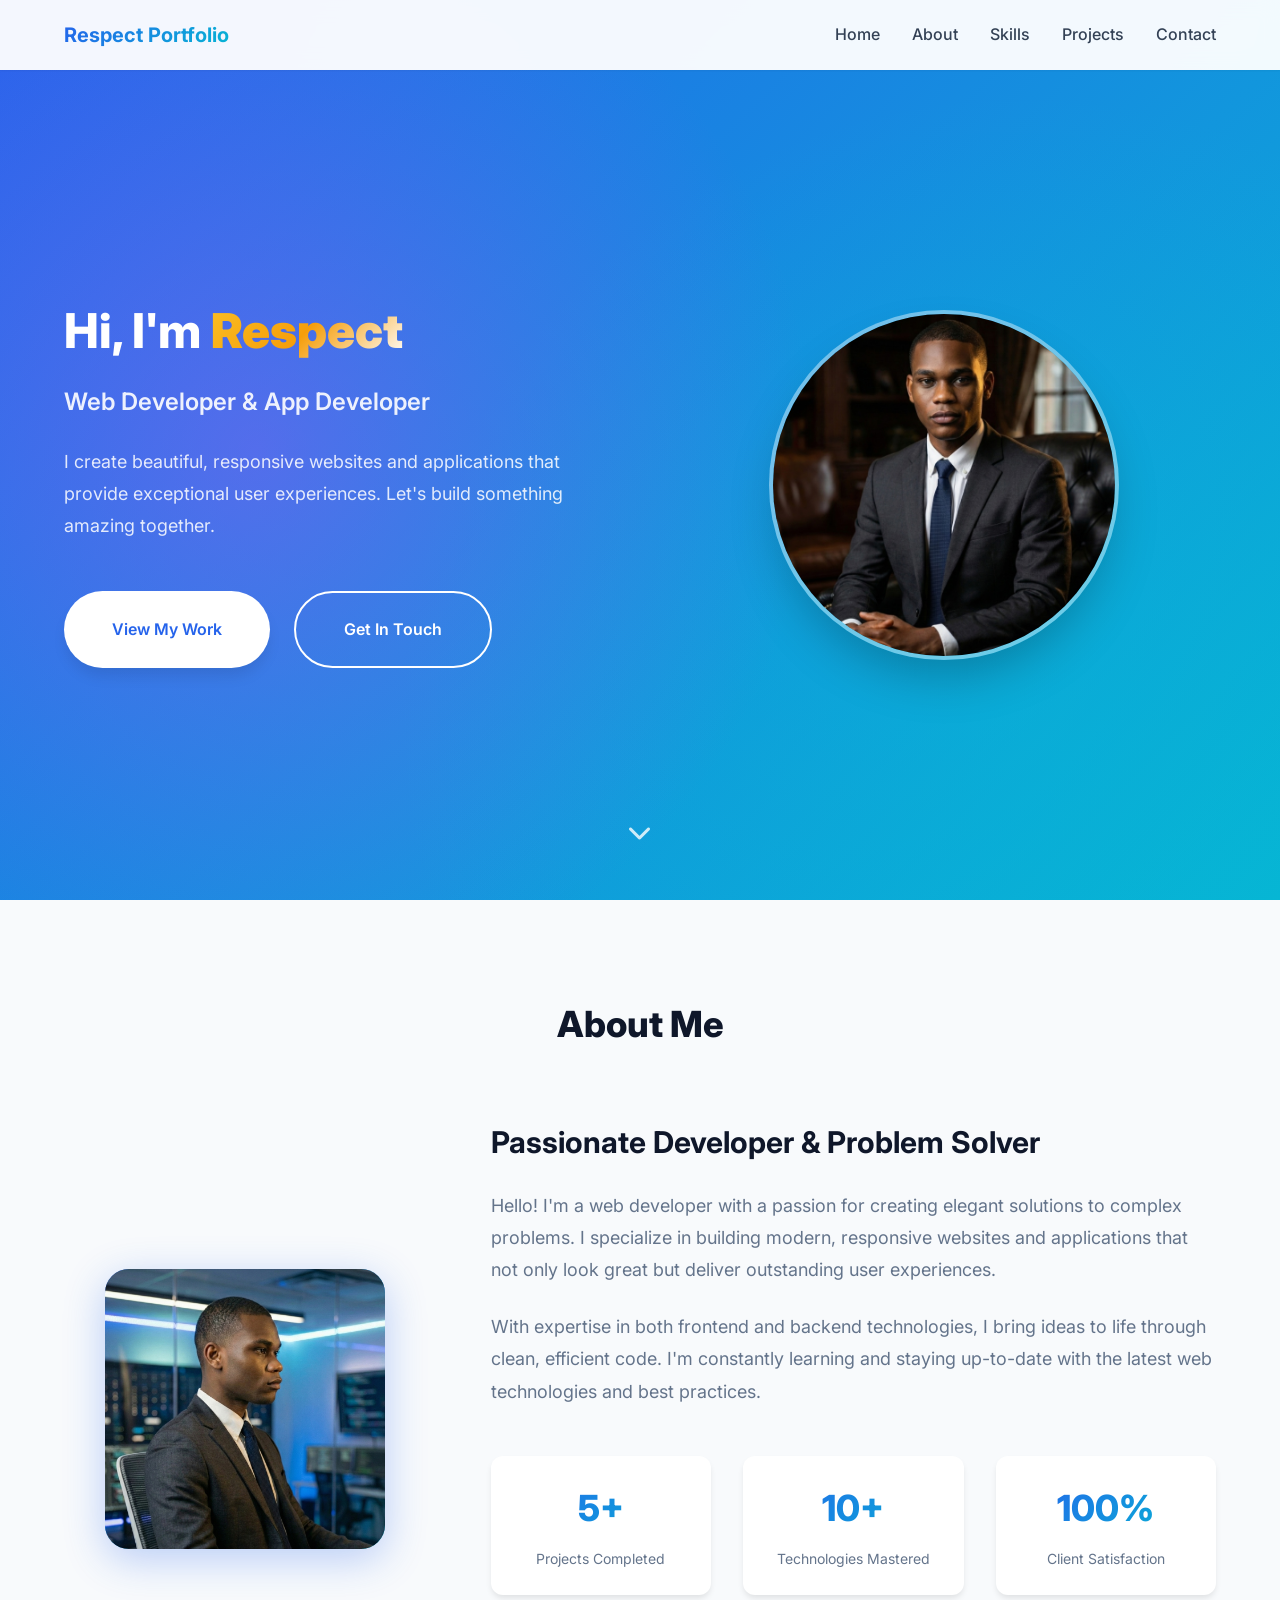
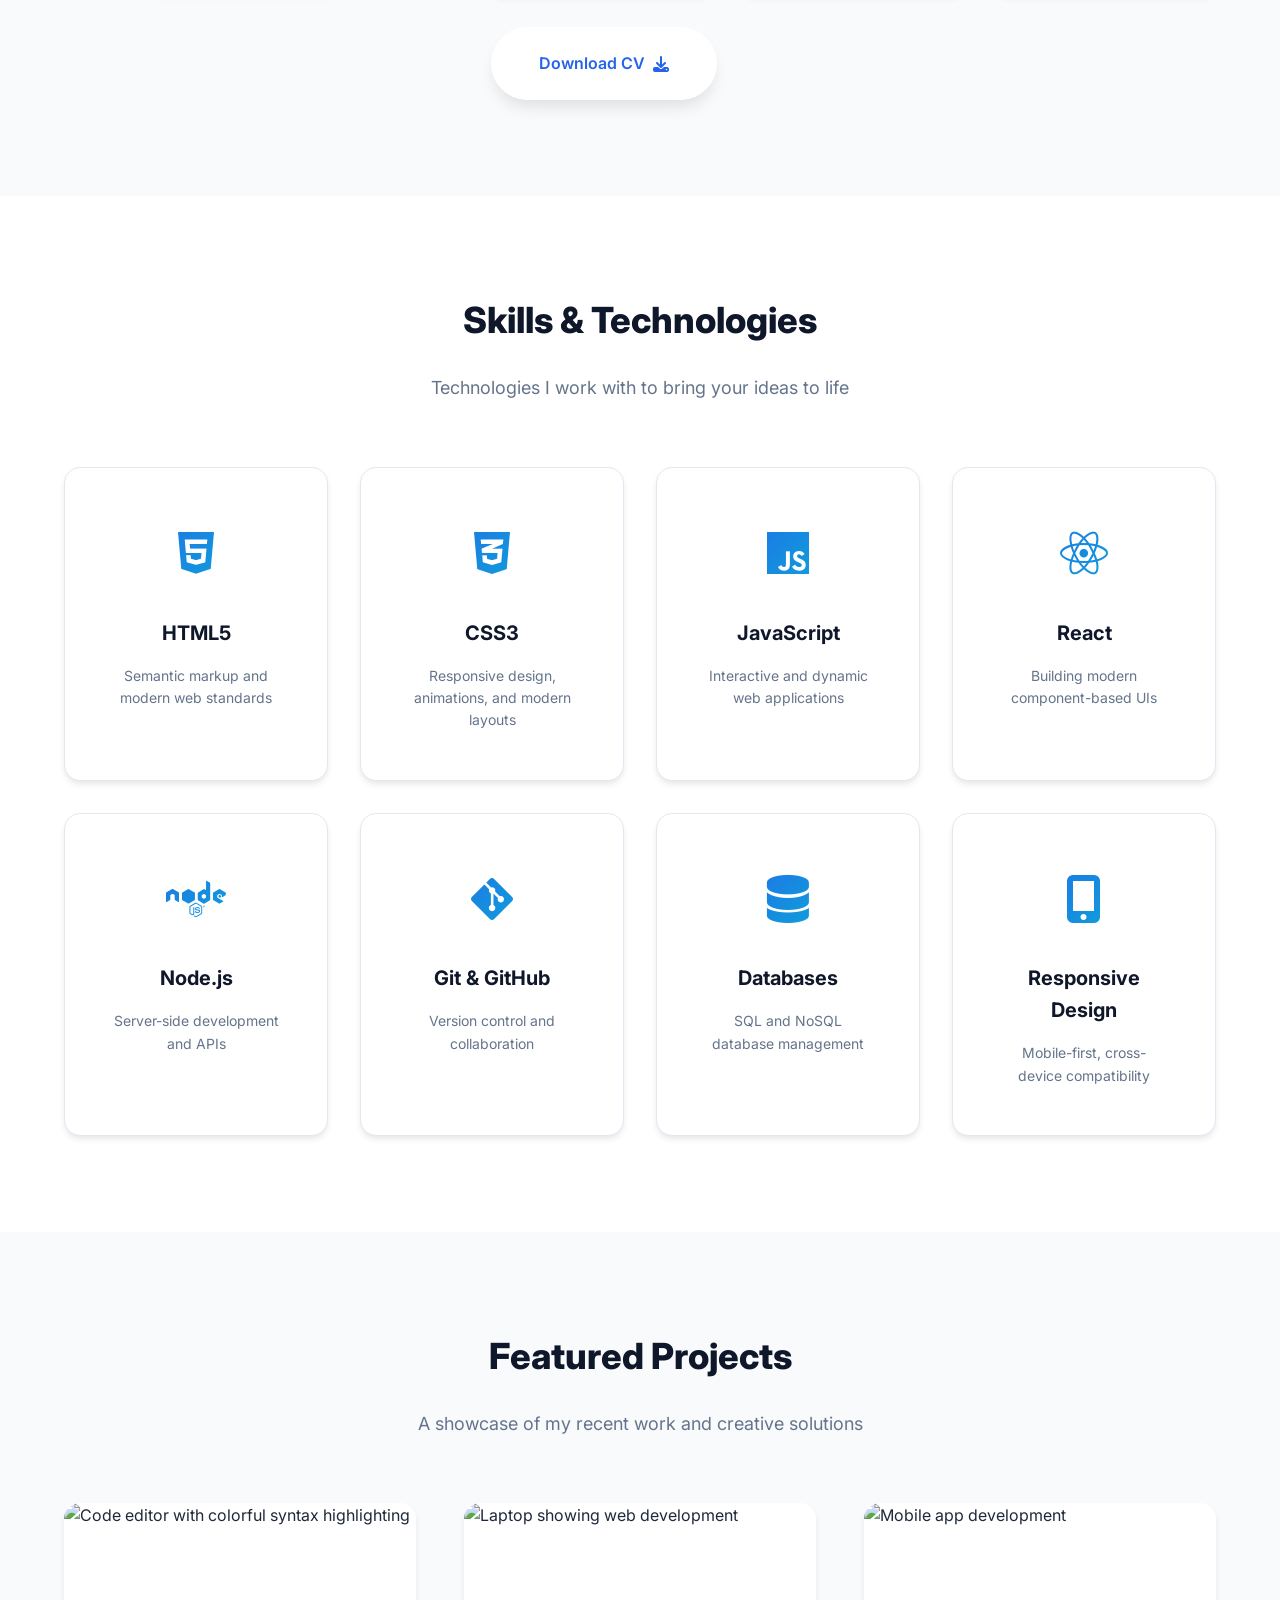
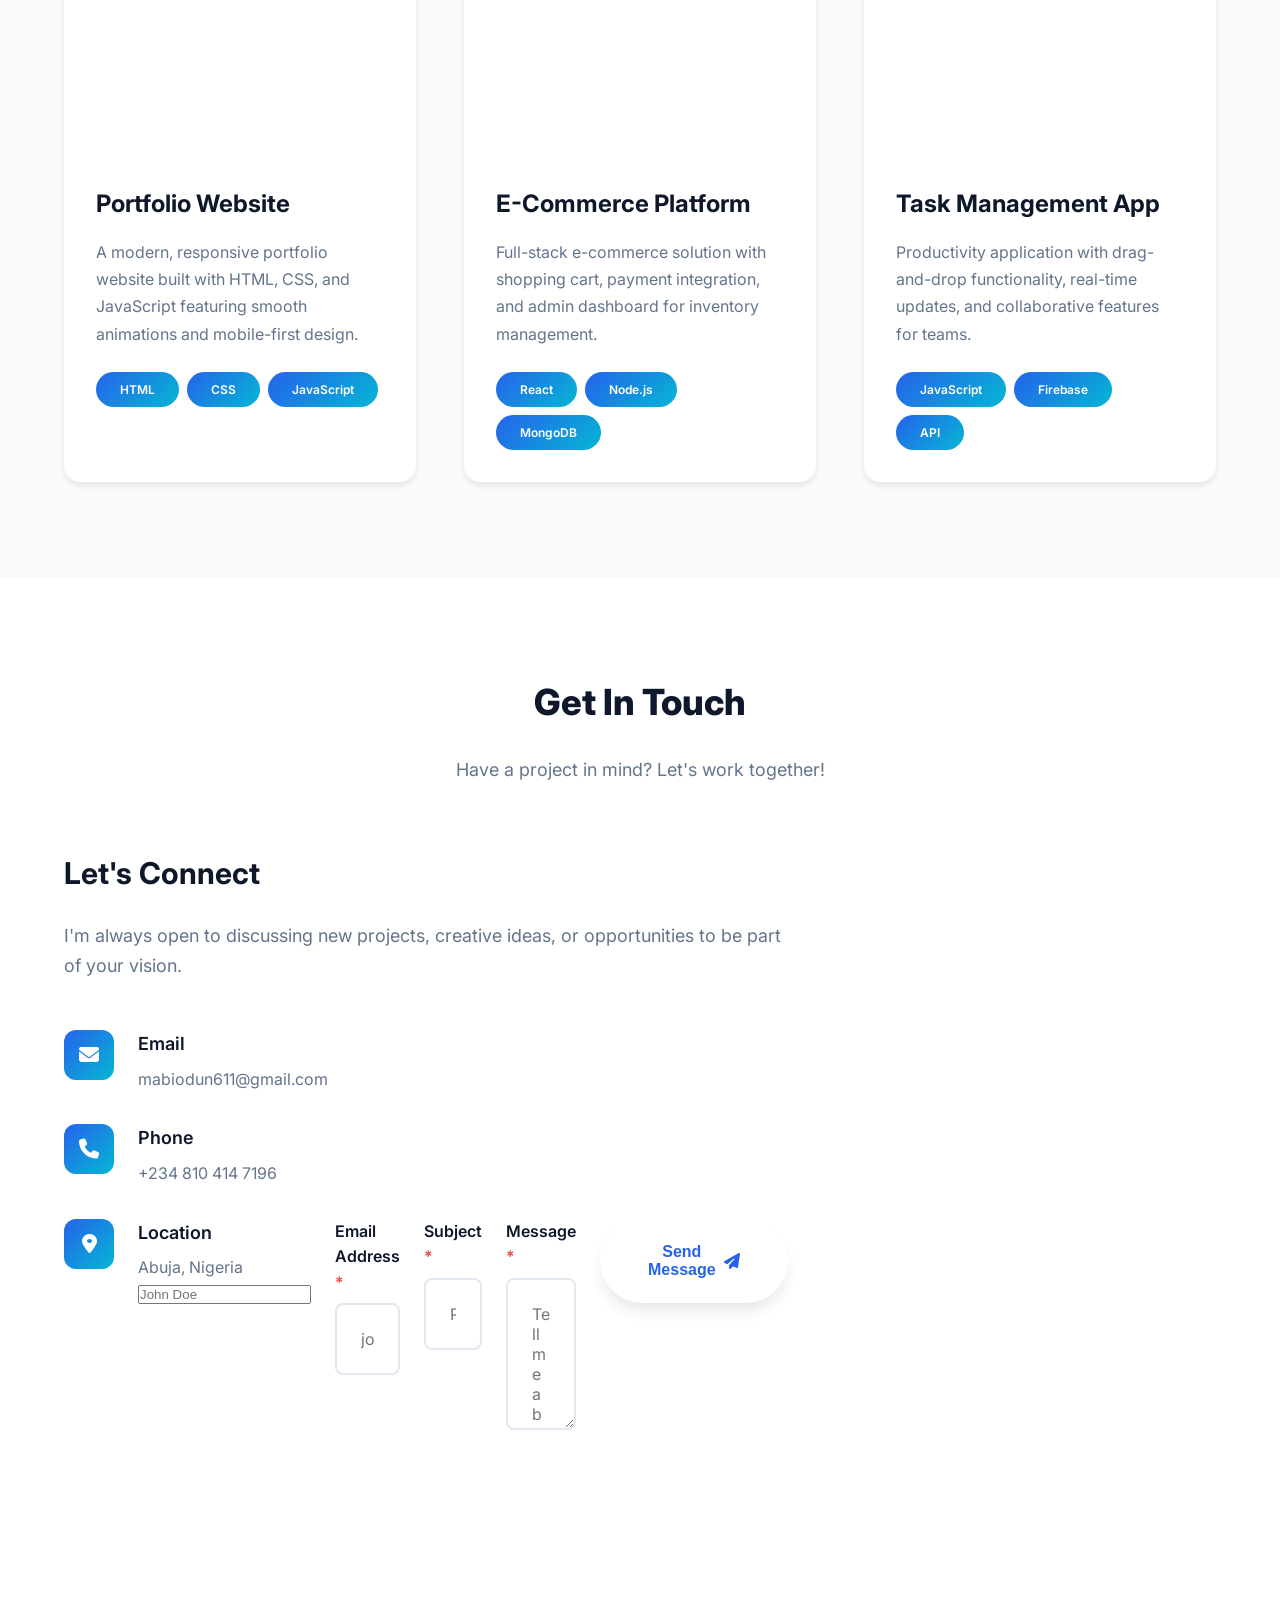
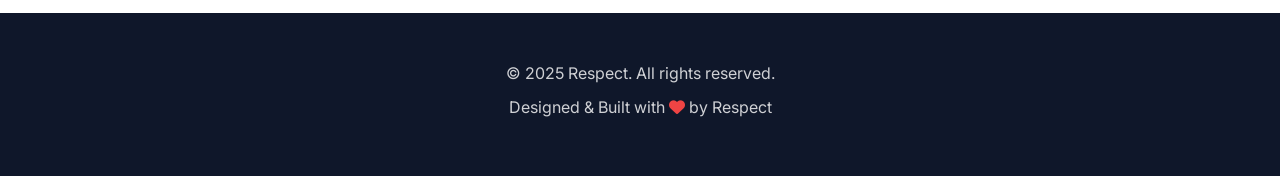
==== commit 1aea6669: "Add CV download button and update contact info" ====
--- a/index.html
+++ b/index.html
@@ -108,6 +108,12 @@
               <p>Client Satisfaction</p>
             </div>
           </div>
+          
+          <div class="about-cta" style="margin-top: 2rem;">
+            <a href="Respect_CV.pdf" download class="btn btn-primary">
+              Download CV <i class="fas fa-download"></i>
+            </a>
+          </div>
         </div>
       </div>
     </div>
@@ -293,7 +299,7 @@
               </div>
               <div class="contact-details">
                 <h4>Email</h4>
-                <a href="mailto:your.email@example.com">your.email@example.com</a>
+                <a href="mailto:mabiodun611@gmail.com">mabiodun611@gmail.com</a>
               </div>
             </div>
             
@@ -303,7 +309,7 @@
               </div>
               <div class="contact-details">
                 <h4>Phone</h4>
-                <a href="tel:+1234567890">+123 456 7890</a>
+                <a href="tel:+2348104147196">+234 810 414 7196</a>
               </div>
             </div>
             
@@ -313,30 +319,7 @@
               </div>
               <div class="contact-details">
                 <h4>Location</h4>
-                <p>Your City, Country</p>
-              </div>
-            </div>
-          </div>
-          
-          <div class="social-links">
-            <a href="https://respectai.github.io/" class="social-link" aria-label="GitHub" target="_blank">
-              <i class="fab fa-github"></i>
-            </a>
-            <a href="https://linkedin.com/in/yourusername" class="social-link" aria-label="LinkedIn" target="_blank">
-              <i class="fab fa-linkedin"></i>
-            </a>
-            <a href="https://twitter.com/yourusername" class="social-link" aria-label="Twitter" target="_blank">
-              <i class="fab fa-twitter"></i>
-            </a>
-            <a href="https://codepen.io/Moses-Abiodun-the-builder" class="social-link" aria-label="CodePen" target="_blank">
-              <i class="fab fa-codepen"></i>
-            </a>
-          </div>
-        </div>
-        
-        <form class="contact-form" id="contact-form">
-          <div class="form-group">
-            <label for="name">Full Name <span class="required">*</span></label>
+                <p>Abuja, Nigeria</p>
             <input type="text" id="name" name="name" placeholder="John Doe" required>
           </div>
           
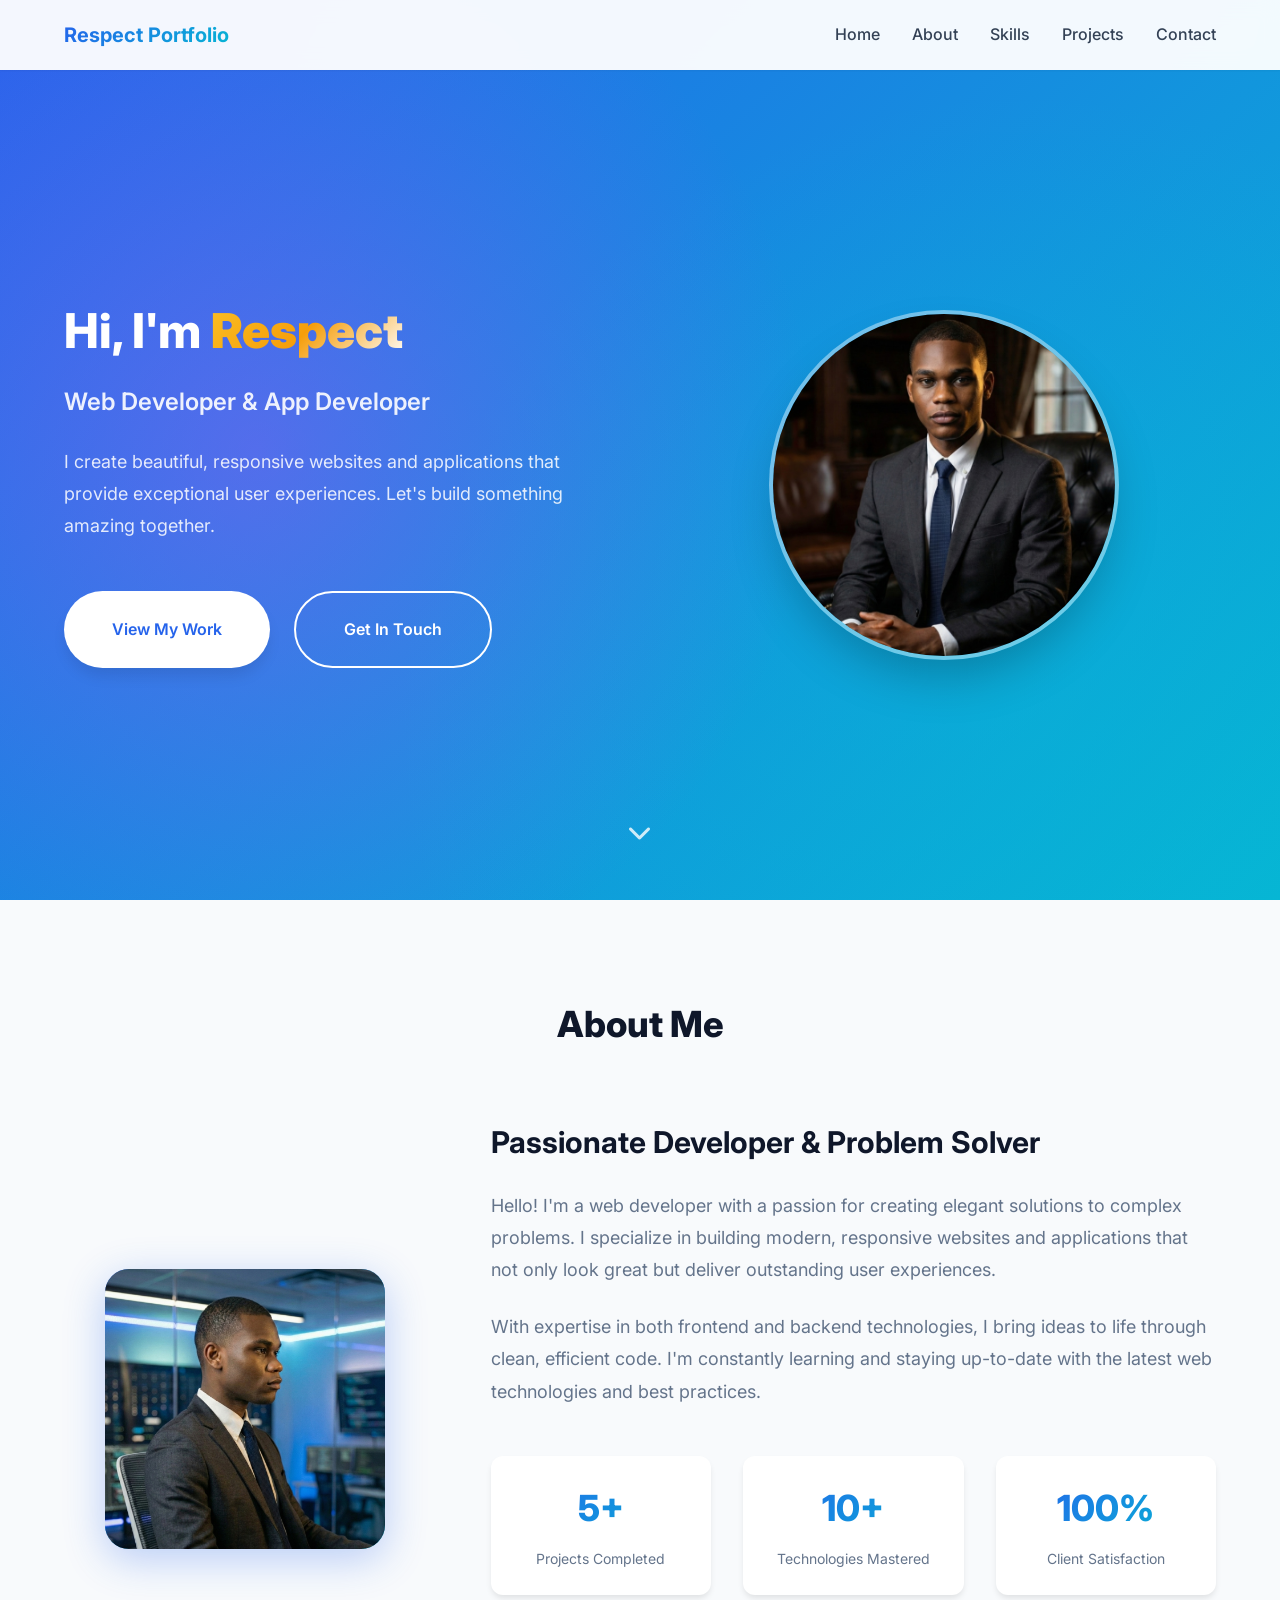
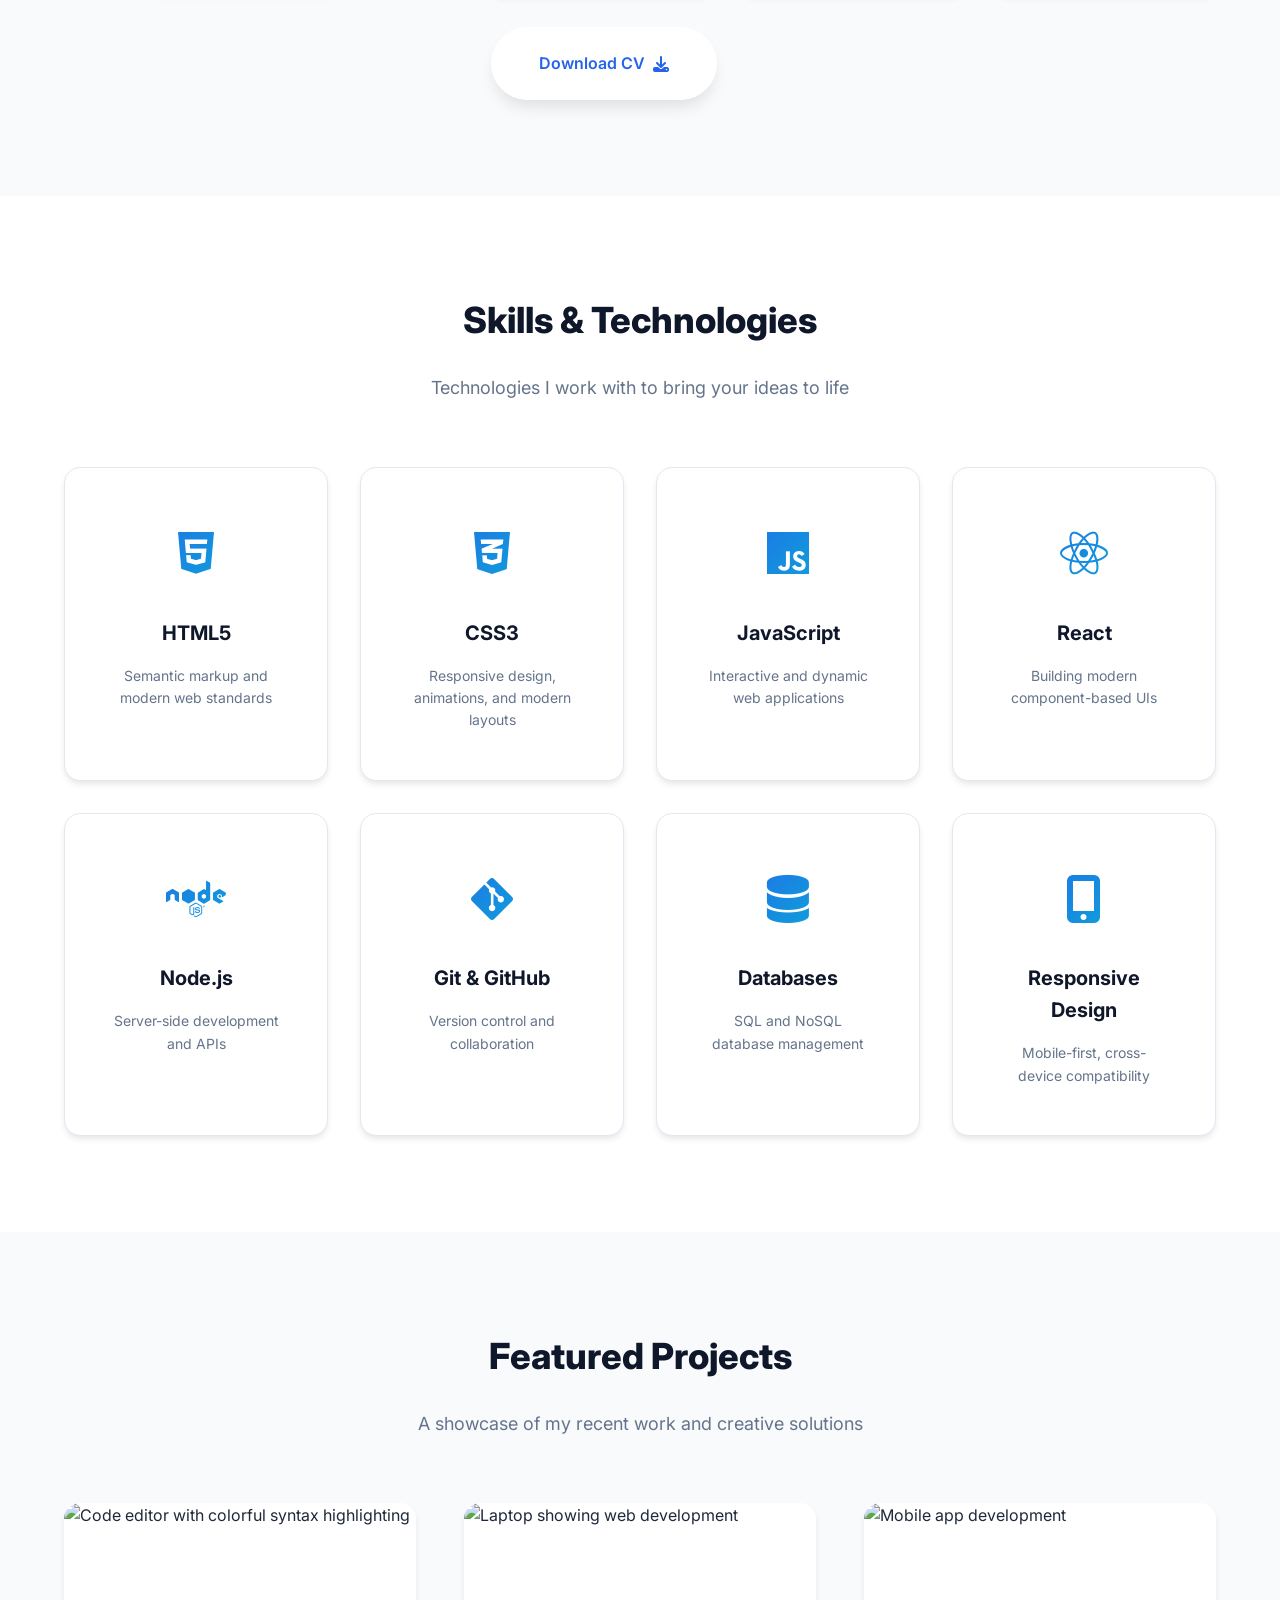
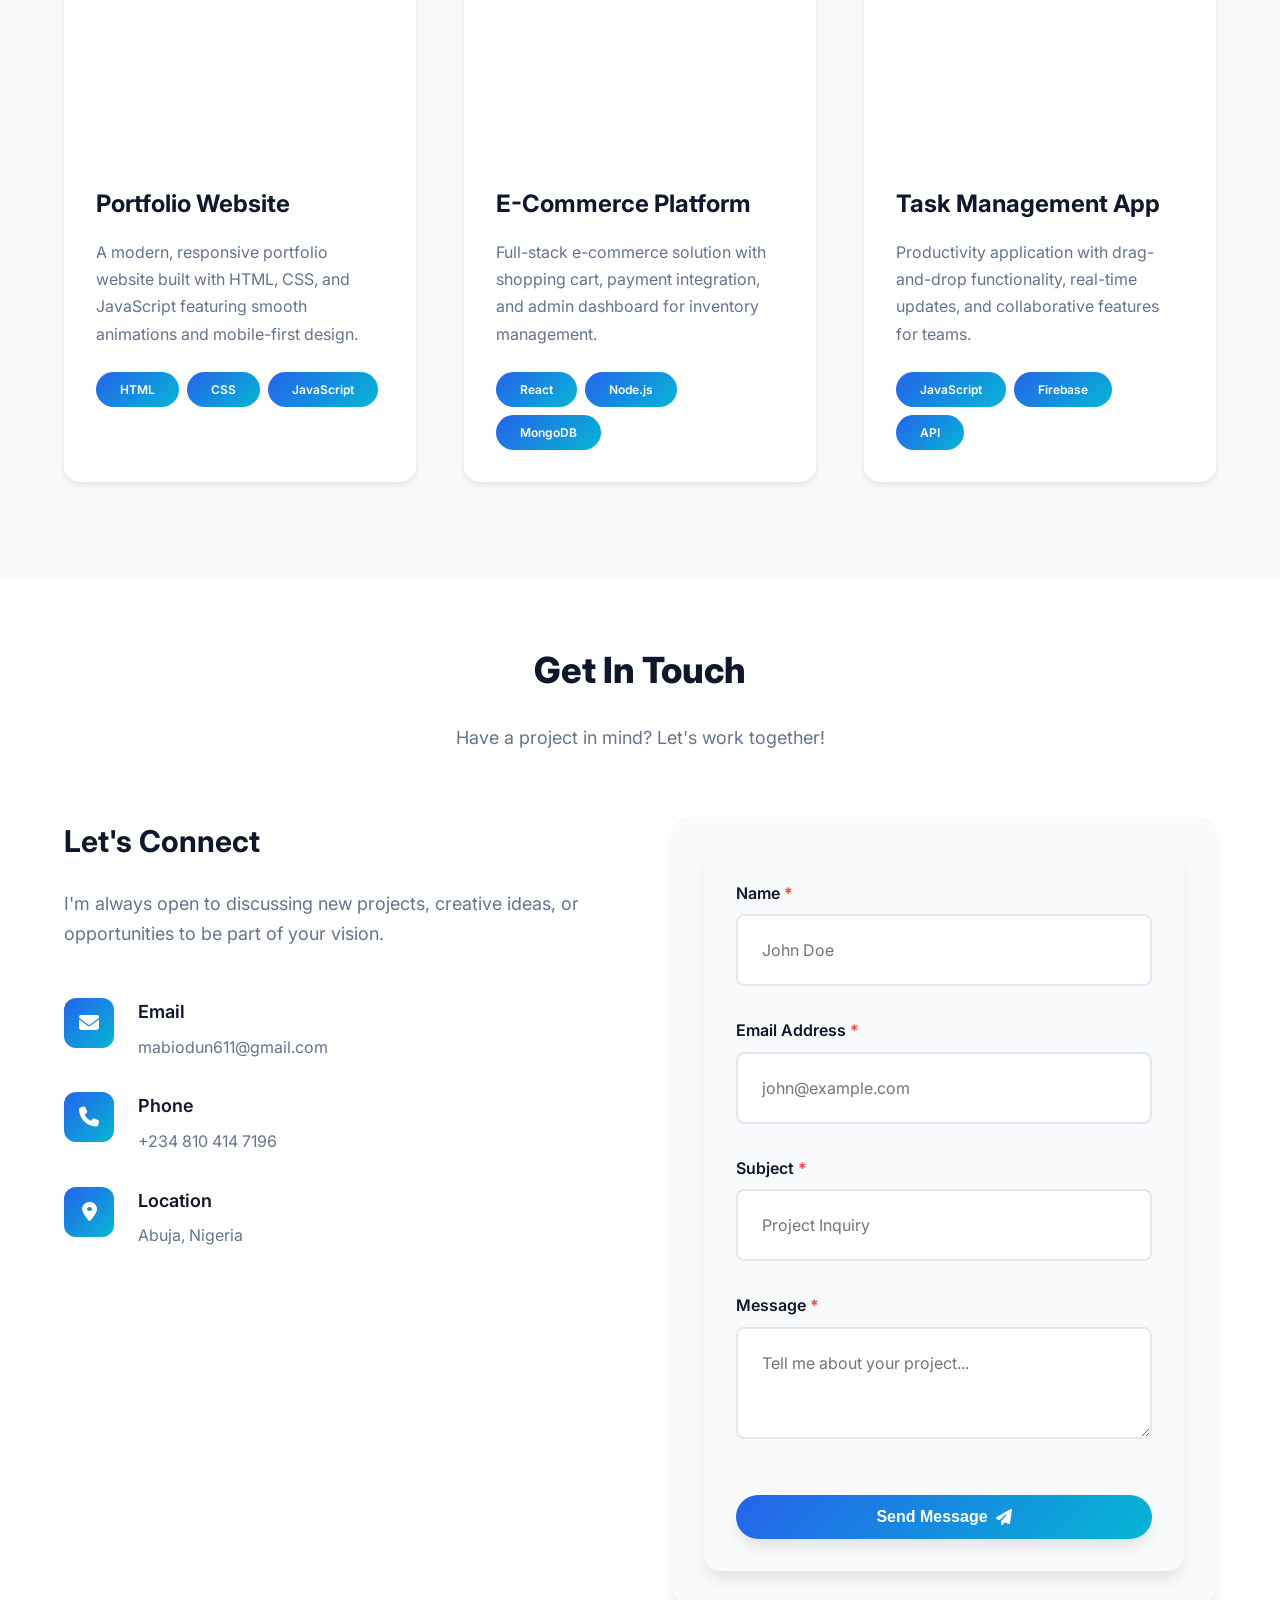
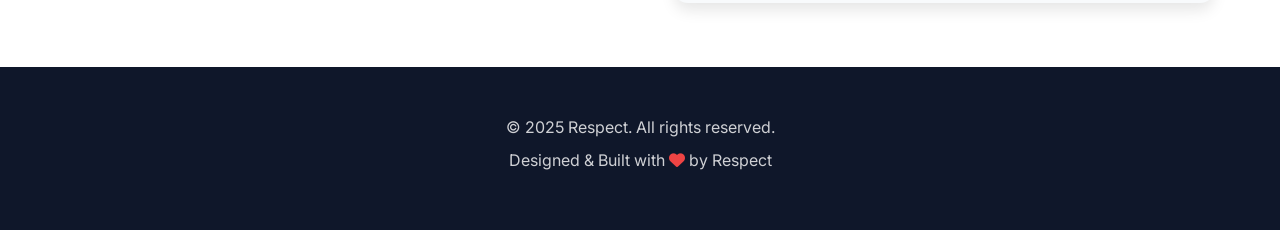
==== commit 791525c3: "Contact page update" ====
--- a/index.html
+++ b/index.html
@@ -291,7 +291,7 @@
         <div class="contact-info">
           <h3>Let's Connect</h3>
           <p>I'm always open to discussing new projects, creative ideas, or opportunities to be part of your vision.</p>
-          
+
           <div class="contact-items">
             <div class="contact-item">
               <div class="contact-icon">
@@ -302,7 +302,7 @@
                 <a href="mailto:mabiodun611@gmail.com">mabiodun611@gmail.com</a>
               </div>
             </div>
-            
+
             <div class="contact-item">
               <div class="contact-icon">
                 <i class="fas fa-phone"></i>
@@ -312,7 +312,7 @@
                 <a href="tel:+2348104147196">+234 810 414 7196</a>
               </div>
             </div>
-            
+
             <div class="contact-item">
               <div class="contact-icon">
                 <i class="fas fa-map-marker-alt"></i>
@@ -320,29 +320,41 @@
               <div class="contact-details">
                 <h4>Location</h4>
                 <p>Abuja, Nigeria</p>
-            <input type="text" id="name" name="name" placeholder="John Doe" required>
-          </div>
-          
-          <div class="form-group">
-            <label for="email">Email Address <span class="required">*</span></label>
-            <input type="email" id="email" name="email" placeholder="john@example.com" required>
-          </div>
-          
-          <div class="form-group">
-            <label for="subject">Subject <span class="required">*</span></label>
-            <input type="text" id="subject" name="subject" placeholder="Project Inquiry" required>
-          </div>
-          
-          <div class="form-group">
-            <label for="message">Message <span class="required">*</span></label>
-            <textarea id="message" name="message" rows="5" placeholder="Tell me about your project..." required></textarea>
-          </div>
-          
-          <button type="submit" class="btn btn-primary">
-            Send Message
-            <i class="fas fa-paper-plane"></i>
-          </button>
-        </form>
+              </div>
+            </div>
+          </div>
+        </div>
+
+        <div class="contact-form">
+          <form id="contact-form" class="contact-form" novalidate>
+            <div class="form-grid">
+              <div class="form-group">
+                <label for="name">Name <span class="required">*</span></label>
+                <input type="text" id="name" name="name" placeholder="John Doe" required>
+              </div>
+
+              <div class="form-group">
+                <label for="email">Email Address <span class="required">*</span></label>
+                <input type="email" id="email" name="email" placeholder="john@example.com" required>
+              </div>
+
+              <div class="form-group">
+                <label for="subject">Subject <span class="required">*</span></label>
+                <input type="text" id="subject" name="subject" placeholder="Project Inquiry" required>
+              </div>
+
+              <div class="form-group">
+                <label for="message">Message <span class="required">*</span></label>
+                <textarea id="message" name="message" rows="3" placeholder="Tell me about your project..." required></textarea>
+              </div>
+            </div>
+
+            <button type="submit" class="btn btn-primary">
+              Send Message
+              <i class="fas fa-paper-plane"></i>
+            </button>
+          </form>
+        </div>
       </div>
     </div>
   </section>
--- a/style.css
+++ b/style.css
@@ -751,15 +751,44 @@
    CONTACT SECTION
    ========================================== */
 .contact {
-  padding: var(--spacing-3xl) 0;
+  padding: var(--spacing-2xl) 0;
   background: var(--white);
 }
 
 .contact-content {
   display: grid;
-  grid-template-columns: 1fr 1.5fr;
+  grid-template-columns: 1fr 1fr;
   gap: var(--spacing-2xl);
   margin-top: var(--spacing-2xl);
+}
+
+/* Stack form fields vertically and reduce outer padding */
+.contact-content .contact-form {
+  padding: var(--spacing-lg);
+  max-width: none;
+  width: 100%;
+}
+
+.contact-form form .form-grid {
+  display: block;
+  grid-template-columns: 1fr;
+  gap: var(--spacing-md);
+}
+
+/* Make inputs full width and reduce textarea height to shorten form */
+.contact-form form .form-group input,
+.contact-form form .form-group textarea {
+  width: 100%;
+}
+
+.contact-form form .form-group textarea {
+  min-height: 72px;
+}
+
+/* Ensure submit button takes full width when stacked */
+.contact-form .btn-primary {
+  width: 100%;
+  padding: 0.8rem 1rem;
 }
 
 .contact-info h3 {
@@ -846,14 +875,18 @@
 
 /* Contact Form */
 .contact-form {
+  display: block; /* Ensure block layout */
   background: var(--light-bg);
   padding: var(--spacing-xl);
   border-radius: var(--radius-xl);
   box-shadow: var(--shadow-lg);
+  width: 100%;
 }
 
 .form-group {
+  display: block; /* Ensure block layout */
   margin-bottom: var(--spacing-lg);
+  width: 100%;
 }
 
 .form-group label {
@@ -870,6 +903,7 @@
 
 .form-group input,
 .form-group textarea {
+  display: block;
   width: 100%;
   padding: var(--spacing-md);
   border: 2px solid var(--gray-200);
@@ -878,6 +912,7 @@
   font-family: var(--font-main);
   transition: all var(--transition-base);
   background: var(--white);
+  box-sizing: border-box; /* Ensure padding doesn't overflow */
 }
 
 .form-group input:focus,
@@ -902,6 +937,26 @@
 
 .contact-form .btn-primary:hover {
   box-shadow: var(--shadow-colored);
+}
+
+/* Download Button Animation */
+.about-cta .btn-primary {
+  animation: pulse-download 2s infinite;
+}
+
+@keyframes pulse-download {
+  0% {
+    transform: scale(1);
+    box-shadow: 0 0 0 0 rgba(37, 99, 235, 0.7);
+  }
+  50% {
+    transform: scale(1.05);
+    box-shadow: 0 0 0 15px rgba(37, 99, 235, 0);
+  }
+  100% {
+    transform: scale(1);
+    box-shadow: 0 0 0 0 rgba(37, 99, 235, 0);
+  }
 }
 
 /* ==========================================
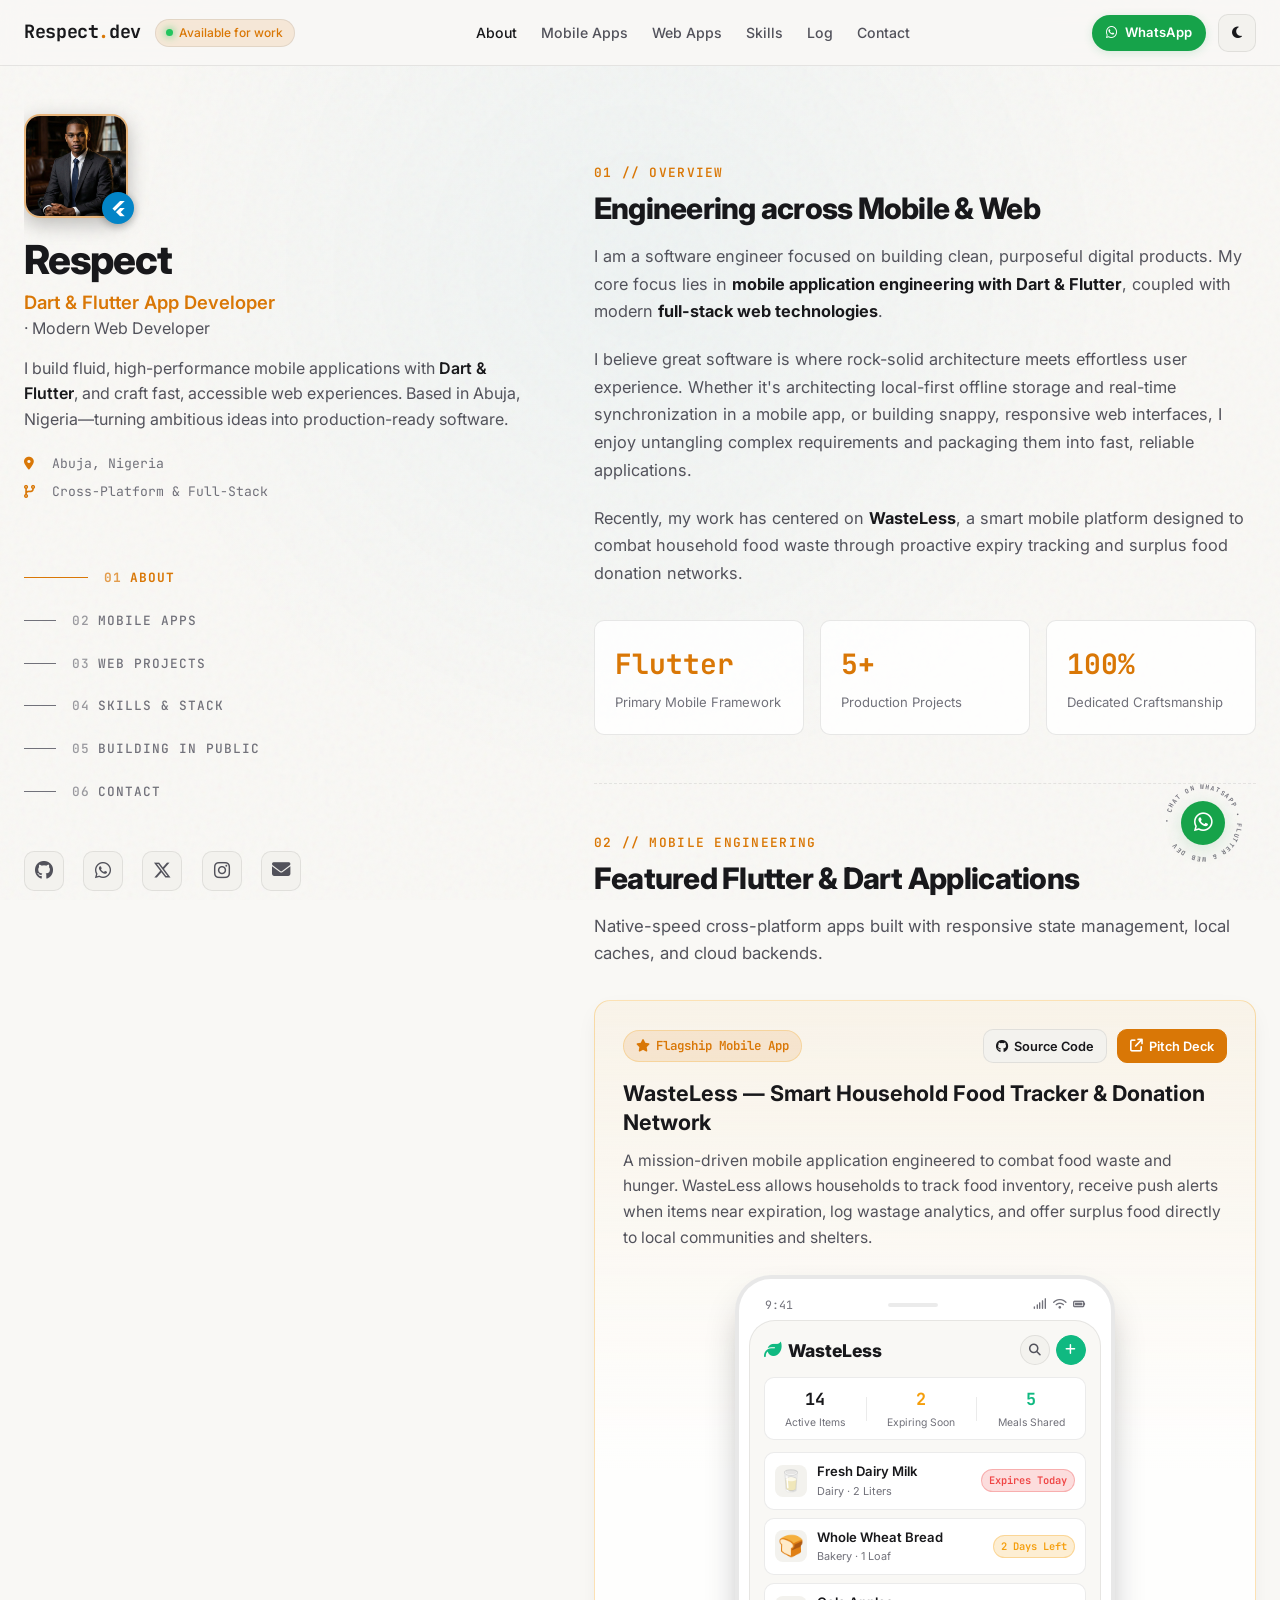
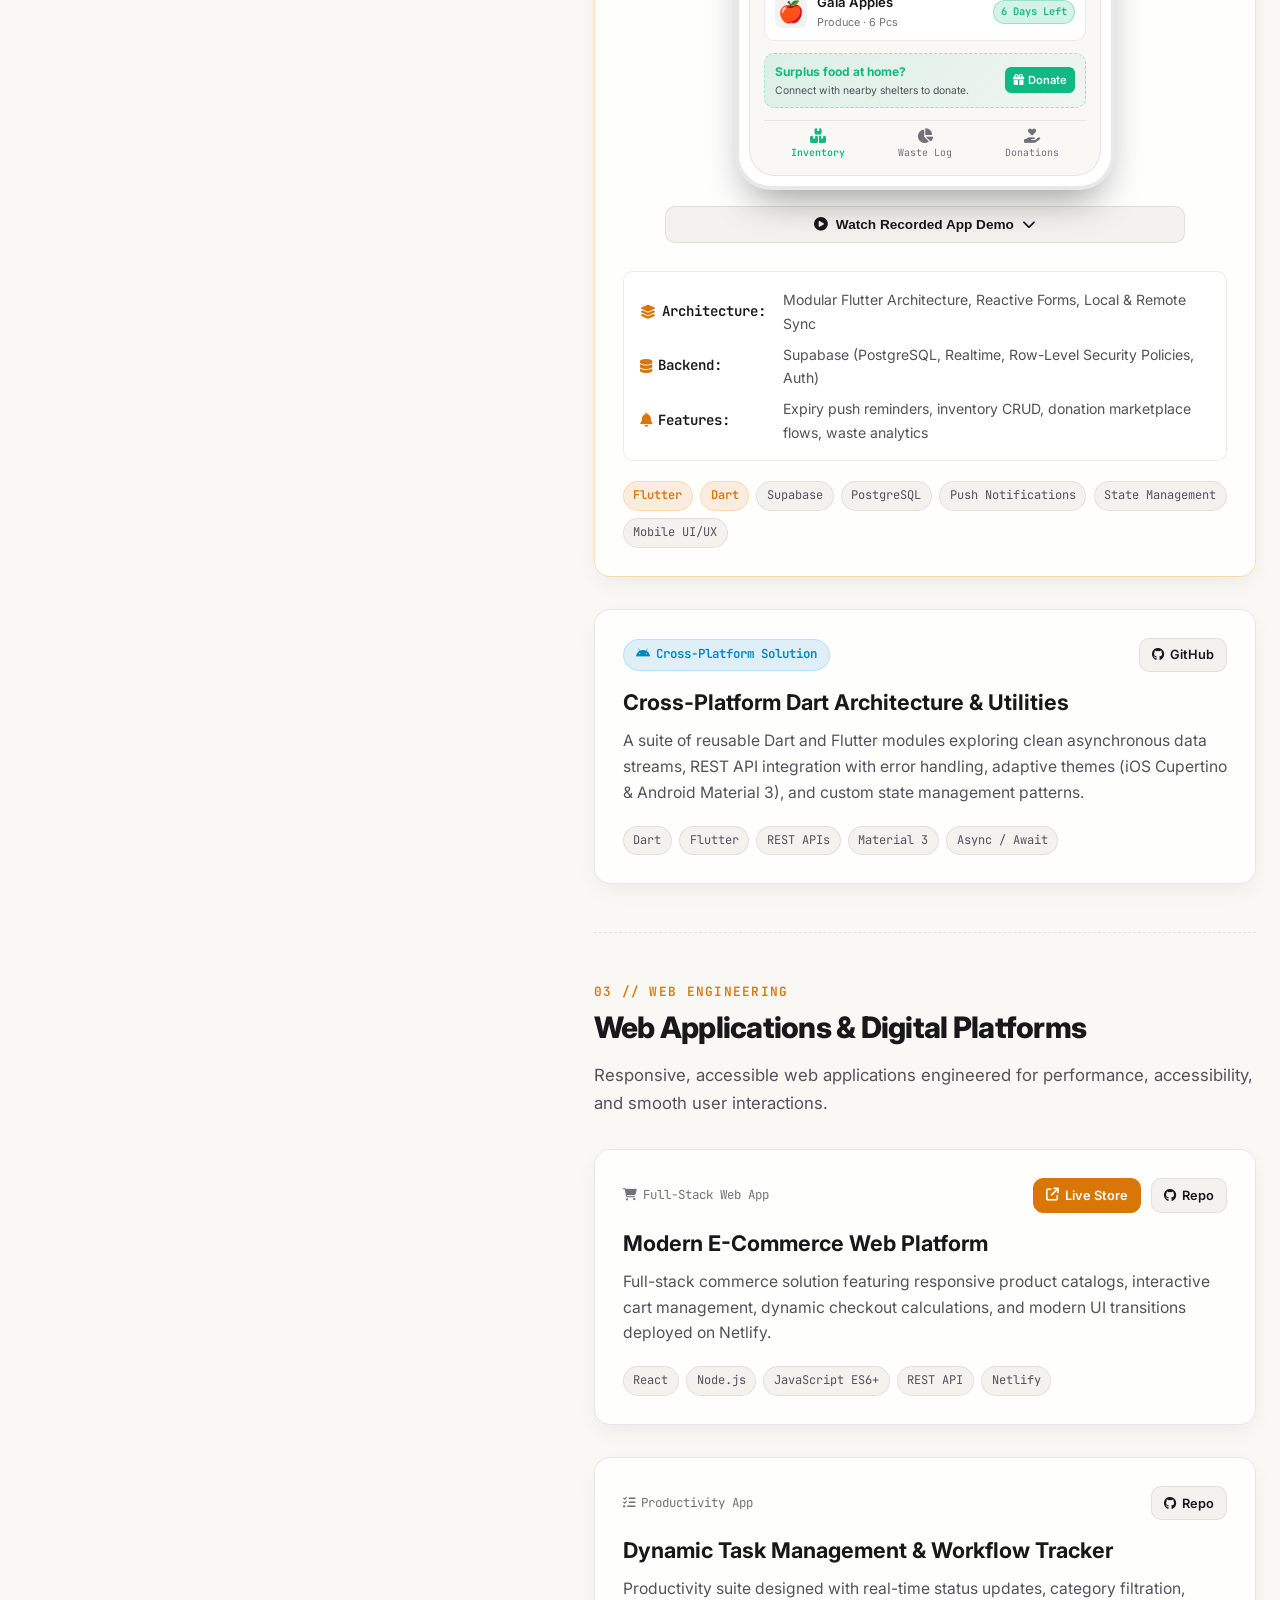
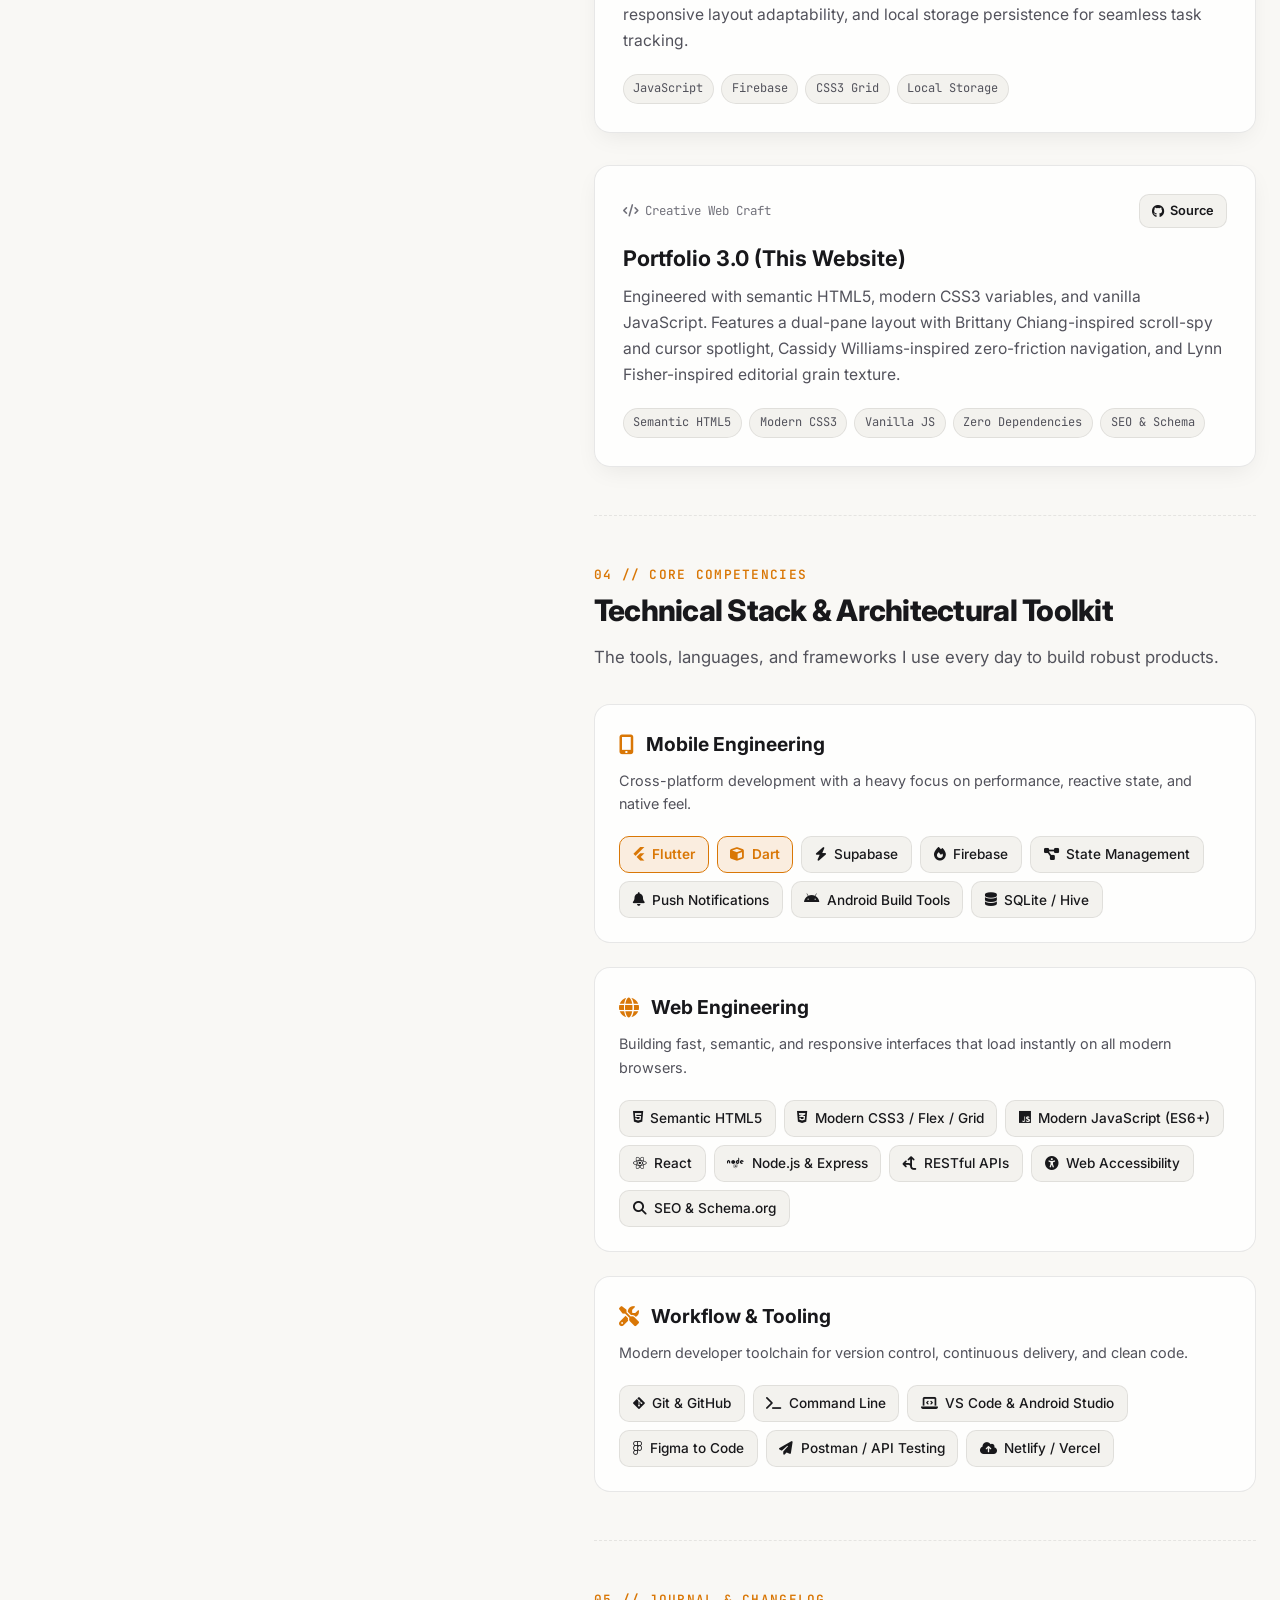
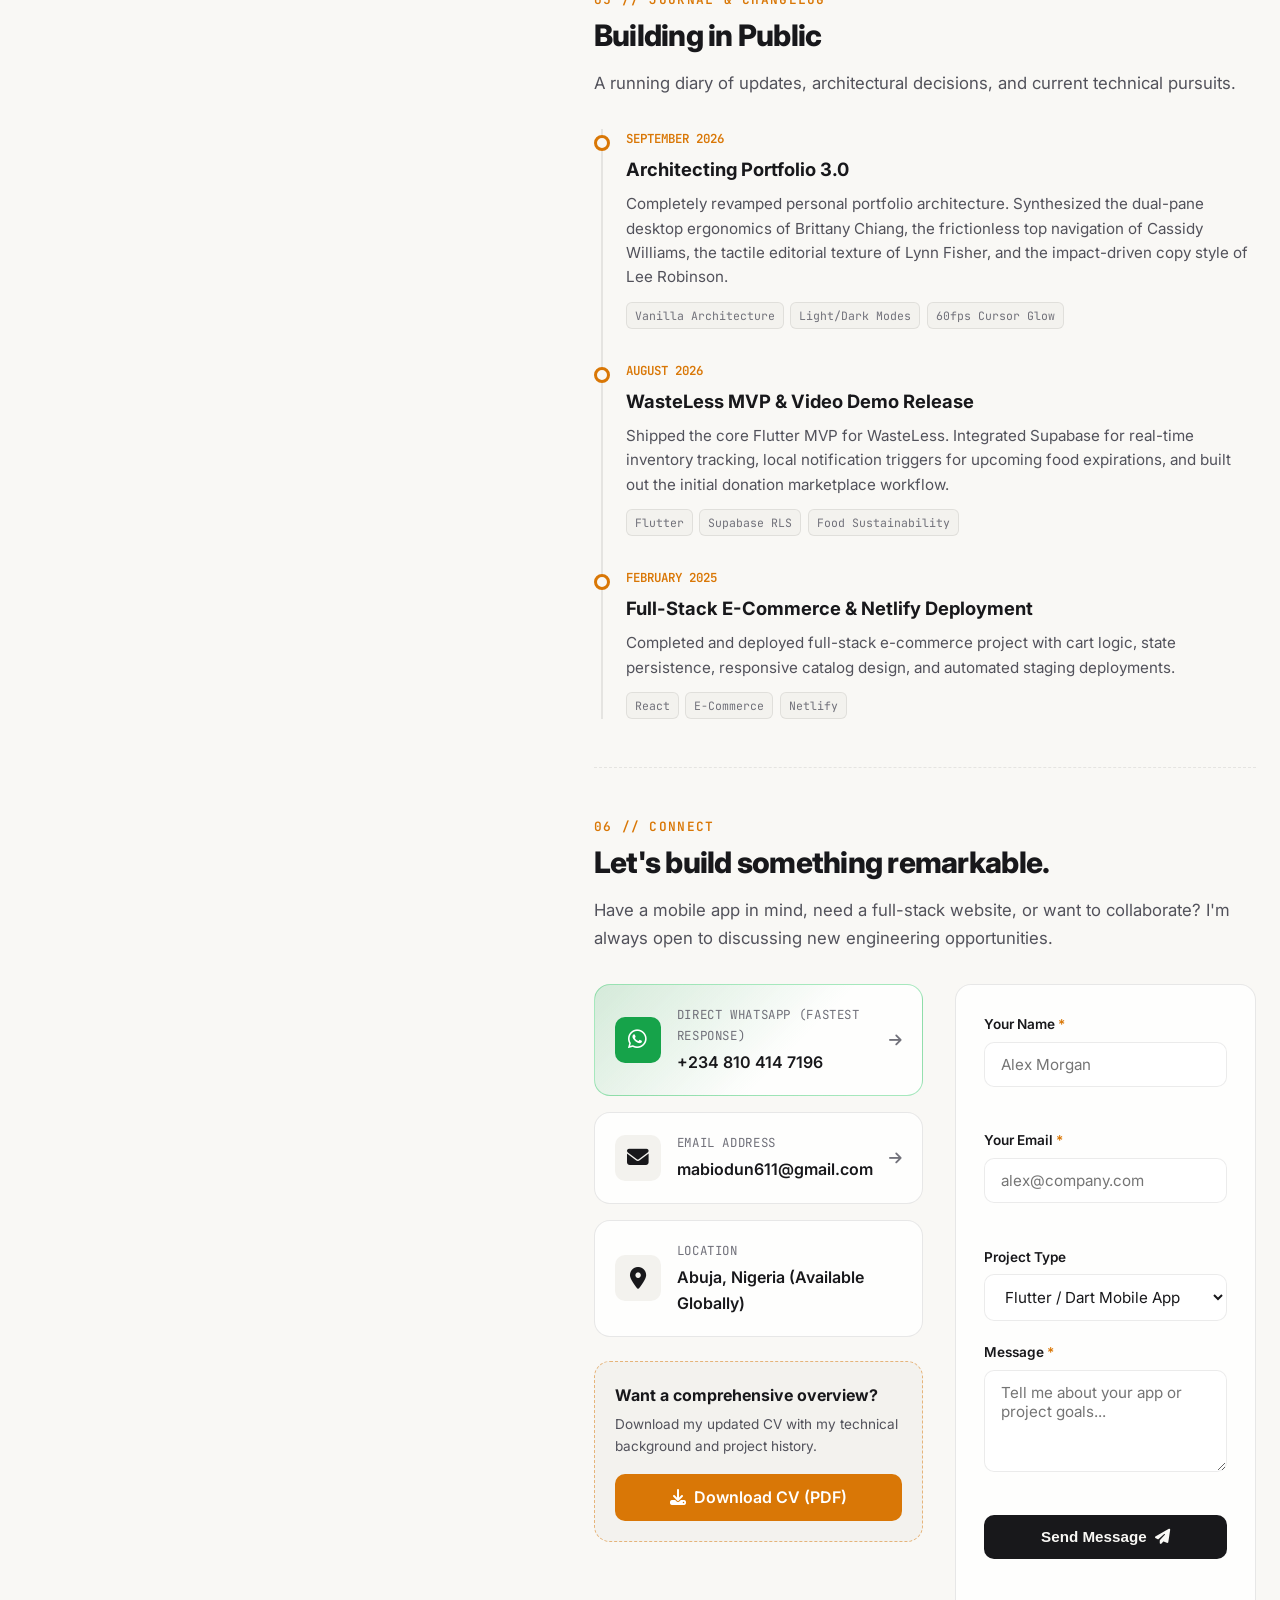
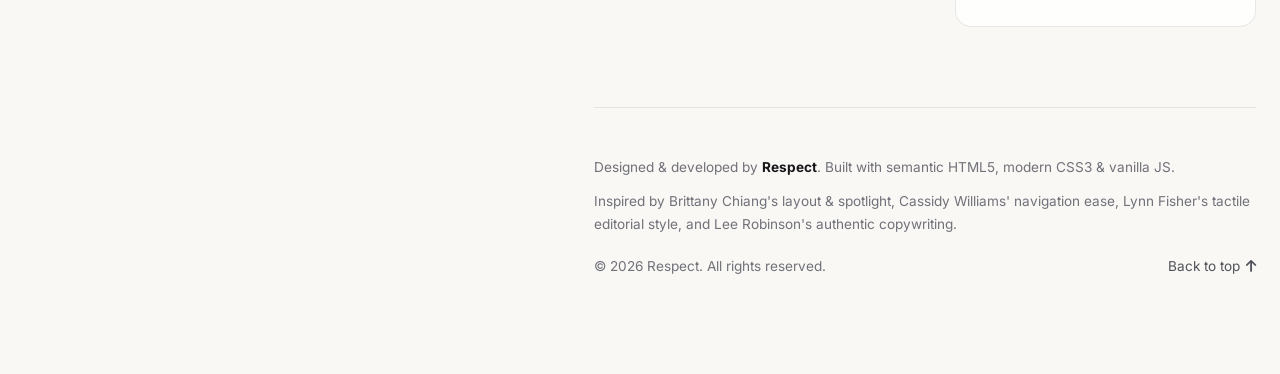
==== commit e7b60187: "Launch Portfolio 3.0: Flutter & Dart Mobile App Developer redesign" ====
--- a/index.html
+++ b/index.html
@@ -1,378 +1,843 @@
 <!DOCTYPE html>
-<html lang="en">
+<html lang="en" data-theme="dark">
 <head>
   <meta charset="UTF-8">
   <meta name="viewport" content="width=device-width, initial-scale=1.0">
-  <meta name="description" content="Professional portfolio of Respect - Web Developer & Designer">
-  <meta name="keywords" content="web development, portfolio, programming, design">
+  
+  <!-- Primary SEO Meta Tags -->
+  <title>Respect — Dart & Flutter App Developer · Web Developer</title>
+  <meta name="title" content="Respect — Dart & Flutter App Developer · Web Developer">
+  <meta name="description" content="Portfolio of Respect, a Dart & Flutter Mobile App Developer and Modern Web Developer based in Abuja, Nigeria. Building high-performance cross-platform apps and web experiences.">
+  <meta name="keywords" content="Respect, Flutter Developer, Dart Developer, Mobile App Developer, Web Developer, Abuja Nigeria, Supabase, Firebase, React, JavaScript, Portfolio">
   <meta name="author" content="Respect">
-  <title>Respect - Web Developer Portfolio</title>
-  
-  <!-- Google Fonts -->
+  <link rel="canonical" href="https://respectai.github.io/" />
+
+  <!-- Open Graph / Facebook -->
+  <meta property="og:type" content="website">
+  <meta property="og:url" content="https://respectai.github.io/">
+  <meta property="og:title" content="Respect — Dart & Flutter App Developer · Web Developer">
+  <meta property="og:description" content="Explore production mobile applications like WasteLess, responsive web apps, and development logs.">
+  <meta property="og:image" content="https://respectai.github.io/og-image.png.png">
+
+  <!-- Twitter -->
+  <meta property="twitter:card" content="summary_large_image">
+  <meta property="twitter:url" content="https://respectai.github.io/">
+  <meta property="twitter:title" content="Respect — Dart & Flutter App Developer · Web Developer">
+  <meta property="twitter:description" content="Dart & Flutter App Developer and Web Developer based in Abuja, Nigeria.">
+  <meta property="twitter:image" content="https://respectai.github.io/og-image.png.png">
+
+  <!-- Google Fonts: Inter & JetBrains Mono for editorial tech precision -->
   <link rel="preconnect" href="https://fonts.googleapis.com">
   <link rel="preconnect" href="https://fonts.gstatic.com" crossorigin>
-  <link href="https://fonts.googleapis.com/css2?family=Inter:wght@300;400;500;600;700;800&display=swap" rel="stylesheet">
+  <link href="https://fonts.googleapis.com/css2?family=Inter:wght@300;400;500;600;700;800&family=JetBrains+Mono:wght@400;500;600&display=swap" rel="stylesheet">
   
-  <!-- Font Awesome for Icons -->
+  <!-- Font Awesome -->
   <link rel="stylesheet" href="https://cdnjs.cloudflare.com/ajax/libs/font-awesome/6.5.1/css/all.min.css">
+  <link rel="stylesheet" href="style.css">
   
-  <!-- Stylesheet -->
-  <link rel="stylesheet" href="style.css">
+  <!-- Structured Data: JSON-LD -->
+  <script type="application/ld+json">
+  {
+    "@context": "https://schema.org",
+    "@type": "Person",
+    "name": "Respect",
+    "url": "https://respectai.github.io/",
+    "jobTitle": "Dart & Flutter Mobile App Developer · Web Developer",
+    "address": {
+      "@type": "PostalAddress",
+      "addressLocality": "Abuja",
+      "addressCountry": "NG"
+    },
+    "sameAs": [
+      "https://github.com/RespectAi",
+      "https://wa.me/2348104147196",
+      "https://x.com/Respect10001",
+      "https://www.instagram.com/respect_r9?igsh=MWJqMG12bWlmeGh0bw=="
+    ]
+  }
+  </script>
 </head>
 <body>
-  <!-- Navigation -->
-  <nav class="navbar" id="navbar">
-    <div class="nav-container">
-      <a href="#home" class="nav-logo">Respect Portfolio</a>
-      <ul class="nav-menu" id="nav-menu">
-        <li class="nav-item"><a href="#home" class="nav-link">Home</a></li>
-        <li class="nav-item"><a href="#about" class="nav-link">About</a></li>
-        <li class="nav-item"><a href="#skills" class="nav-link">Skills</a></li>
-        <li class="nav-item"><a href="#projects" class="nav-link">Projects</a></li>
-        <li class="nav-item"><a href="#contact" class="nav-link">Contact</a></li>
-      </ul>
-      <div class="hamburger" id="hamburger">
-        <span class="bar"></span>
-        <span class="bar"></span>
-        <span class="bar"></span>
+  <!-- Ambient Cursor Glow Spotlight (Brittany Chiang style) -->
+  <div class="cursor-spotlight" id="cursor-spotlight" aria-hidden="true"></div>
+
+  <!-- Tactile Grain Overlay (Lynn Fisher style) -->
+  <div class="tactile-grain" aria-hidden="true"></div>
+
+  <!-- Top Navigation Bar (Cassidy Williams style: Zero-friction persistent access) -->
+  <header class="top-nav-bar" id="top-nav">
+    <div class="nav-wrapper">
+      <a href="#about" class="nav-brand">
+        <span class="brand-name">Respect<span class="brand-dot">.</span>dev</span>
+        <span class="status-pill">
+          <span class="status-dot"></span>
+          <span>Available for work</span>
+        </span>
+      </a>
+
+      <!-- Desktop & Tablet Quick Links -->
+      <nav class="nav-links-desktop" aria-label="Main Navigation">
+        <a href="#about" class="quick-link">About</a>
+        <a href="#mobile-apps" class="quick-link">Mobile Apps</a>
+        <a href="#web-projects" class="quick-link">Web Apps</a>
+        <a href="#skills" class="quick-link">Skills</a>
+        <a href="#logs" class="quick-link">Log</a>
+        <a href="#contact" class="quick-link">Contact</a>
+      </nav>
+
+      <!-- Nav Actions: Direct WhatsApp CTA + Light/Dark Theme Switcher + Mobile Toggle -->
+      <div class="nav-actions">
+        <a href="https://wa.me/2348104147196?text=Hello%20Respect,%20I%20saw%20your%20portfolio%20and%20would%20like%20to%20connect!" 
+           target="_blank" 
+           rel="noopener noreferrer" 
+           class="btn-nav-whatsapp" 
+           title="Chat directly on WhatsApp">
+          <i class="fab fa-whatsapp"></i>
+          <span class="wa-text">WhatsApp</span>
+        </a>
+
+        <button id="theme-toggle" class="btn-theme-toggle" aria-label="Toggle light and dark theme">
+          <i class="fas fa-sun icon-sun"></i>
+          <i class="fas fa-moon icon-moon"></i>
+        </button>
+
+        <button id="mobile-menu-toggle" class="btn-mobile-toggle" aria-label="Toggle navigation menu" aria-expanded="false">
+          <span class="bar"></span>
+          <span class="bar"></span>
+          <span class="bar"></span>
+        </button>
       </div>
     </div>
-  </nav>
-
-  <!-- Hero Section -->
-  <section id="home" class="hero">
-    <div class="hero-container">
-      <div class="hero-content">
-        <h1 class="hero-title">
-          Hi, I'm <span class="gradient-text">Respect</span>
-        </h1>
-        <h2 class="hero-subtitle">Web Developer & App Developer</h2>
-        <p class="hero-description">
-          I create beautiful, responsive websites and applications that provide exceptional user experiences.
-          Let's build something amazing together.
-        </p>
-        <div class="hero-buttons">
-          <a href="#projects" class="btn btn-primary">View My Work</a>
-          <a href="#contact" class="btn btn-secondary">Get In Touch</a>
-        </div>
-      </div>
-      <div class="hero-image">
-        <div class="image-placeholder">
-          <img src="hero-profile.jpg" alt="Respect - Web Developer" class="profile-img">
+
+    <!-- Mobile Drawer Menu -->
+    <div class="mobile-drawer" id="mobile-drawer">
+      <div class="mobile-drawer-inner">
+        <a href="#about" class="mobile-link">01. About</a>
+        <a href="#mobile-apps" class="mobile-link">02. Mobile Apps (Flutter)</a>
+        <a href="#web-projects" class="mobile-link">03. Web Projects</a>
+        <a href="#skills" class="mobile-link">04. Skills & Architecture</a>
+        <a href="#logs" class="mobile-link">05. Building in Public</a>
+        <a href="#contact" class="mobile-link">06. Contact & Resume</a>
+        
+        <div class="mobile-drawer-footer">
+          <a href="Respect_CV.pdf" download class="btn-drawer-action">
+            <i class="fas fa-file-arrow-down"></i> Download CV
+          </a>
+          <a href="https://wa.me/2348104147196" target="_blank" rel="noopener noreferrer" class="btn-drawer-action wa-action">
+            <i class="fab fa-whatsapp"></i> Chat on WhatsApp
+          </a>
         </div>
       </div>
     </div>
-    <div class="scroll-indicator">
-      <a href="#about">
-        <i class="fas fa-chevron-down"></i>
-      </a>
+  </header>
+
+  <!-- Dual-Pane Container (Brittany Chiang style on desktop) -->
+  <div class="portfolio-container">
+    <div class="split-layout">
+      
+      <!-- ====================================================
+           LEFT PANE: Sticky Identity, Lee Rob Copy & Scroll-Spy
+           ==================================================== -->
+      <aside class="left-pane">
+        <div class="left-pane-content">
+          <div class="identity-block">
+            <div class="profile-avatar-wrap">
+              <img src="hero-profile.jpg" alt="Respect" class="profile-avatar" onerror="this.src='about-profile.jpg'">
+              <div class="avatar-badge" title="Flutter Developer">
+                <i class="fab fa-flutter"></i>
+              </div>
+            </div>
+
+            <h1 class="dev-name">Respect</h1>
+            <h2 class="dev-role">Dart & Flutter App Developer <br><span class="role-sub">· Modern Web Developer</span></h2>
+            
+            <p class="dev-bio">
+              I build fluid, high-performance mobile applications with <strong>Dart & Flutter</strong>, and craft fast, accessible web experiences. Based in Abuja, Nigeria—turning ambitious ideas into production-ready software.
+            </p>
+
+            <div class="dev-meta">
+              <span class="meta-item"><i class="fas fa-location-dot"></i> Abuja, Nigeria</span>
+              <span class="meta-item"><i class="fas fa-code-branch"></i> Cross-Platform & Full-Stack</span>
+            </div>
+          </div>
+
+          <!-- Brittany Chiang Scroll-Spy Jump Navigation -->
+          <nav class="scroll-spy-nav" aria-label="Section shortcuts">
+            <ul class="nav-list">
+              <li>
+                <a href="#about" class="spy-link active" data-section="about">
+                  <span class="nav-line"></span>
+                  <span class="nav-index">01</span>
+                  <span class="nav-label">About</span>
+                </a>
+              </li>
+              <li>
+                <a href="#mobile-apps" class="spy-link" data-section="mobile-apps">
+                  <span class="nav-line"></span>
+                  <span class="nav-index">02</span>
+                  <span class="nav-label">Mobile Apps</span>
+                </a>
+              </li>
+              <li>
+                <a href="#web-projects" class="spy-link" data-section="web-projects">
+                  <span class="nav-line"></span>
+                  <span class="nav-index">03</span>
+                  <span class="nav-label">Web Projects</span>
+                </a>
+              </li>
+              <li>
+                <a href="#skills" class="spy-link" data-section="skills">
+                  <span class="nav-line"></span>
+                  <span class="nav-index">04</span>
+                  <span class="nav-label">Skills & Stack</span>
+                </a>
+              </li>
+              <li>
+                <a href="#logs" class="spy-link" data-section="logs">
+                  <span class="nav-line"></span>
+                  <span class="nav-index">05</span>
+                  <span class="nav-label">Building in Public</span>
+                </a>
+              </li>
+              <li>
+                <a href="#contact" class="spy-link" data-section="contact">
+                  <span class="nav-line"></span>
+                  <span class="nav-index">06</span>
+                  <span class="nav-label">Contact</span>
+                </a>
+              </li>
+            </ul>
+          </nav>
+
+          <!-- Social Links Bar -->
+          <div class="social-bar">
+            <a href="https://github.com/RespectAi" target="_blank" rel="noopener noreferrer" class="social-icon" aria-label="GitHub">
+              <i class="fab fa-github"></i>
+            </a>
+            <a href="https://wa.me/2348104147196" target="_blank" rel="noopener noreferrer" class="social-icon" aria-label="WhatsApp">
+              <i class="fab fa-whatsapp"></i>
+            </a>
+            <a href="https://x.com/Respect10001" target="_blank" rel="noopener noreferrer" class="social-icon" aria-label="X / Twitter">
+              <i class="fab fa-x-twitter"></i>
+            </a>
+            <a href="https://www.instagram.com/respect_r9?igsh=MWJqMG12bWlmeGh0bw==" target="_blank" rel="noopener noreferrer" class="social-icon" aria-label="Instagram">
+              <i class="fab fa-instagram"></i>
+            </a>
+            <a href="mailto:mabiodun611@gmail.com" class="social-icon" aria-label="Email">
+              <i class="fas fa-envelope"></i>
+            </a>
+          </div>
+        </div>
+      </aside>
+
+      <!-- ====================================================
+           RIGHT PANE: Scrollable Sections Stream
+           ==================================================== -->
+      <main class="right-pane" id="main-content">
+        
+        <!-- SECTION 01: ABOUT (Lee Robinson write-up tone) -->
+        <section id="about" class="content-section" data-spy>
+          <div class="section-badge">01 // Overview</div>
+          <h2 class="section-heading">Engineering across Mobile & Web</h2>
+          
+          <div class="rich-text">
+            <p>
+              I am a software engineer focused on building clean, purposeful digital products. My core focus lies in <strong>mobile application engineering with Dart & Flutter</strong>, coupled with modern <strong>full-stack web technologies</strong>.
+            </p>
+            <p>
+              I believe great software is where rock-solid architecture meets effortless user experience. Whether it's architecting local-first offline storage and real-time synchronization in a mobile app, or building snappy, responsive web interfaces, I enjoy untangling complex requirements and packaging them into fast, reliable applications.
+            </p>
+            <p>
+              Recently, my work has centered on <strong>WasteLess</strong>, a smart mobile platform designed to combat household food waste through proactive expiry tracking and surplus food donation networks.
+            </p>
+          </div>
+
+          <!-- Quick Metrics Cards -->
+          <div class="stats-row">
+            <div class="stat-card">
+              <span class="stat-number">Flutter</span>
+              <span class="stat-desc">Primary Mobile Framework</span>
+            </div>
+            <div class="stat-card">
+              <span class="stat-number">5+</span>
+              <span class="stat-desc">Production Projects</span>
+            </div>
+            <div class="stat-card">
+              <span class="stat-number">100%</span>
+              <span class="stat-desc">Dedicated Craftsmanship</span>
+            </div>
+          </div>
+        </section>
+
+        <!-- SECTION 02: FEATURED MOBILE APPS (Dart & Flutter) -->
+        <section id="mobile-apps" class="content-section" data-spy>
+          <div class="section-badge">02 // Mobile Engineering</div>
+          <h2 class="section-heading">Featured Flutter & Dart Applications</h2>
+          <p class="section-intro">Native-speed cross-platform apps built with responsive state management, local caches, and cloud backends.</p>
+
+          <div class="project-cards-list">
+            
+            <!-- FLAGSHIP APP: WasteLess -->
+            <article class="featured-card flagship-card">
+              <div class="flagship-top">
+                <div class="flagship-badge">
+                  <i class="fas fa-star"></i> Flagship Mobile App
+                </div>
+                <div class="flagship-links">
+                  <a href="https://github.com/RespectAi/Final-Project-" target="_blank" rel="noopener noreferrer" class="link-chip" title="View GitHub Repo">
+                    <i class="fab fa-github"></i> Source Code
+                  </a>
+                  <a href="https://wasteless-smart-househol-52lytur.gamma.site/" target="_blank" rel="noopener noreferrer" class="link-chip highlight" title="View Pitch Deck">
+                    <i class="fas fa-arrow-up-right-from-square"></i> Pitch Deck
+                  </a>
+                </div>
+              </div>
+
+              <h3 class="project-title">WasteLess — Smart Household Food Tracker & Donation Network</h3>
+              
+              <p class="project-description">
+                A mission-driven mobile application engineered to combat food waste and hunger. WasteLess allows households to track food inventory, receive push alerts when items near expiration, log wastage analytics, and offer surplus food directly to local communities and shelters.
+              </p>
+
+              <!-- WasteLess Flutter App Interface Showcase -->
+              <div class="flutter-phone-showcase">
+                <div class="phone-mockup-frame">
+                  <!-- Phone Top Notch & Status Bar -->
+                  <div class="phone-status-bar">
+                    <span class="phone-time">9:41</span>
+                    <div class="phone-speaker-notch"></div>
+                    <div class="phone-status-icons">
+                      <i class="fas fa-signal"></i>
+                      <i class="fas fa-wifi"></i>
+                      <i class="fas fa-battery-full"></i>
+                    </div>
+                  </div>
+
+                  <!-- In-App Flutter UI -->
+                  <div class="phone-app-screen">
+                    <div class="app-header-bar">
+                      <div class="app-brand-title">
+                        <i class="fas fa-leaf app-leaf-icon"></i>
+                        <span>WasteLess</span>
+                      </div>
+                      <div class="app-header-actions">
+                        <span class="app-icon-btn" title="Search Inventory"><i class="fas fa-search"></i></span>
+                        <span class="app-icon-btn plus" title="Add Food Item"><i class="fas fa-plus"></i></span>
+                      </div>
+                    </div>
+
+                    <!-- App Impact Banner -->
+                    <div class="app-impact-strip">
+                      <div class="impact-stat">
+                        <span class="stat-val">14</span>
+                        <span class="stat-lbl">Active Items</span>
+                      </div>
+                      <div class="impact-divider"></div>
+                      <div class="impact-stat warning">
+                        <span class="stat-val">2</span>
+                        <span class="stat-lbl">Expiring Soon</span>
+                      </div>
+                      <div class="impact-divider"></div>
+                      <div class="impact-stat success">
+                        <span class="stat-val">5</span>
+                        <span class="stat-lbl">Meals Shared</span>
+                      </div>
+                    </div>
+
+                    <!-- Live Inventory Feed -->
+                    <div class="app-inventory-list">
+                      <div class="app-item-card urgent">
+                        <div class="item-emoji">🥛</div>
+                        <div class="item-details">
+                          <div class="item-name">Fresh Dairy Milk</div>
+                          <div class="item-cat">Dairy · 2 Liters</div>
+                        </div>
+                        <span class="expiry-pill urgent">Expires Today</span>
+                      </div>
+
+                      <div class="app-item-card warning">
+                        <div class="item-emoji">🍞</div>
+                        <div class="item-details">
+                          <div class="item-name">Whole Wheat Bread</div>
+                          <div class="item-cat">Bakery · 1 Loaf</div>
+                        </div>
+                        <span class="expiry-pill warning">2 Days Left</span>
+                      </div>
+
+                      <div class="app-item-card good">
+                        <div class="item-emoji">🍎</div>
+                        <div class="item-details">
+                          <div class="item-name">Gala Apples</div>
+                          <div class="item-cat">Produce · 6 Pcs</div>
+                        </div>
+                        <span class="expiry-pill good">6 Days Left</span>
+                      </div>
+                    </div>
+
+                    <!-- Quick Donate Action Bar -->
+                    <div class="app-donate-banner">
+                      <div class="donate-text">
+                        <strong>Surplus food at home?</strong>
+                        <span>Connect with nearby shelters to donate.</span>
+                      </div>
+                      <span class="btn-donate-quick"><i class="fas fa-gift"></i> Donate</span>
+                    </div>
+
+                    <!-- Flutter Bottom Navigation Bar -->
+                    <div class="app-bottom-tabs">
+                      <div class="app-tab active">
+                        <i class="fas fa-boxes-stacked"></i>
+                        <span>Inventory</span>
+                      </div>
+                      <div class="app-tab">
+                        <i class="fas fa-chart-pie"></i>
+                        <span>Waste Log</span>
+                      </div>
+                      <div class="app-tab">
+                        <i class="fas fa-hand-holding-heart"></i>
+                        <span>Donations</span>
+                      </div>
+                    </div>
+                  </div>
+                </div>
+
+                <!-- Video Walkthrough Dropdown / Player -->
+                <div class="video-accordion-box">
+                  <button type="button" class="btn-toggle-video" id="toggle-video-btn" aria-expanded="false">
+                    <i class="fas fa-circle-play"></i>
+                    <span>Watch Recorded App Demo</span>
+                    <i class="fas fa-chevron-down chevron-icon"></i>
+                  </button>
+                  <div class="video-collapse-content" id="video-collapse">
+                    <video class="showcase-video" controls preload="none">
+                      <source src="wasteless-demo.mp4" type="video/mp4">
+                    </video>
+                  </div>
+                </div>
+              </div>
+
+              <div class="architecture-highlights">
+                <div class="arch-item">
+                  <span class="arch-label"><i class="fas fa-layer-group"></i> Architecture:</span>
+                  <span>Modular Flutter Architecture, Reactive Forms, Local & Remote Sync</span>
+                </div>
+                <div class="arch-item">
+                  <span class="arch-label"><i class="fas fa-database"></i> Backend:</span>
+                  <span>Supabase (PostgreSQL, Realtime, Row-Level Security Policies, Auth)</span>
+                </div>
+                <div class="arch-item">
+                  <span class="arch-label"><i class="fas fa-bell"></i> Features:</span>
+                  <span>Expiry push reminders, inventory CRUD, donation marketplace flows, waste analytics</span>
+                </div>
+              </div>
+
+              <div class="tag-row">
+                <span class="tech-tag tag-primary">Flutter</span>
+                <span class="tech-tag tag-primary">Dart</span>
+                <span class="tech-tag">Supabase</span>
+                <span class="tech-tag">PostgreSQL</span>
+                <span class="tech-tag">Push Notifications</span>
+                <span class="tech-tag">State Management</span>
+                <span class="tech-tag">Mobile UI/UX</span>
+              </div>
+            </article>
+
+            <!-- SECONDARY MOBILE HIGHLIGHT -->
+            <article class="featured-card">
+              <div class="flagship-top">
+                <div class="flagship-badge neutral">
+                  <i class="fab fa-android"></i> Cross-Platform Solution
+                </div>
+                <div class="flagship-links">
+                  <a href="https://github.com/RespectAi" target="_blank" rel="noopener noreferrer" class="link-chip">
+                    <i class="fab fa-github"></i> GitHub
+                  </a>
+                </div>
+              </div>
+
+              <h3 class="project-title">Cross-Platform Dart Architecture & Utilities</h3>
+              <p class="project-description">
+                A suite of reusable Dart and Flutter modules exploring clean asynchronous data streams, REST API integration with error handling, adaptive themes (iOS Cupertino & Android Material 3), and custom state management patterns.
+              </p>
+
+              <div class="tag-row">
+                <span class="tech-tag">Dart</span>
+                <span class="tech-tag">Flutter</span>
+                <span class="tech-tag">REST APIs</span>
+                <span class="tech-tag">Material 3</span>
+                <span class="tech-tag">Async / Await</span>
+              </div>
+            </article>
+
+          </div>
+        </section>
+
+        <!-- SECTION 03: FEATURED WEB PROJECTS -->
+        <section id="web-projects" class="content-section" data-spy>
+          <div class="section-badge">03 // Web Engineering</div>
+          <h2 class="section-heading">Web Applications & Digital Platforms</h2>
+          <p class="section-intro">Responsive, accessible web applications engineered for performance, accessibility, and smooth user interactions.</p>
+
+          <div class="project-cards-list">
+            
+            <!-- WEB PROJECT 1: E-Commerce -->
+            <article class="featured-card">
+              <div class="flagship-top">
+                <span class="project-type"><i class="fas fa-cart-shopping"></i> Full-Stack Web App</span>
+                <div class="flagship-links">
+                  <a href="https://grand-figolla-b1a8ae.netlify.app/" target="_blank" rel="noopener noreferrer" class="link-chip highlight">
+                    <i class="fas fa-arrow-up-right-from-square"></i> Live Store
+                  </a>
+                  <a href="https://github.com/RespectAi/feb-2025-final-project-and-deployment-RespectAi" target="_blank" rel="noopener noreferrer" class="link-chip">
+                    <i class="fab fa-github"></i> Repo
+                  </a>
+                </div>
+              </div>
+
+              <h3 class="project-title">Modern E-Commerce Web Platform</h3>
+              <p class="project-description">
+                Full-stack commerce solution featuring responsive product catalogs, interactive cart management, dynamic checkout calculations, and modern UI transitions deployed on Netlify.
+              </p>
+
+              <div class="tag-row">
+                <span class="tech-tag">React</span>
+                <span class="tech-tag">Node.js</span>
+                <span class="tech-tag">JavaScript ES6+</span>
+                <span class="tech-tag">REST API</span>
+                <span class="tech-tag">Netlify</span>
+              </div>
+            </article>
+
+            <!-- WEB PROJECT 2: Task Management -->
+            <article class="featured-card">
+              <div class="flagship-top">
+                <span class="project-type"><i class="fas fa-list-check"></i> Productivity App</span>
+                <div class="flagship-links">
+                  <a href="https://github.com/RespectAi" target="_blank" rel="noopener noreferrer" class="link-chip">
+                    <i class="fab fa-github"></i> Repo
+                  </a>
+                </div>
+              </div>
+
+              <h3 class="project-title">Dynamic Task Management & Workflow Tracker</h3>
+              <p class="project-description">
+                Productivity suite designed with real-time status updates, category filtration, responsive layout adaptability, and local storage persistence for seamless task tracking.
+              </p>
+
+              <div class="tag-row">
+                <span class="tech-tag">JavaScript</span>
+                <span class="tech-tag">Firebase</span>
+                <span class="tech-tag">CSS3 Grid</span>
+                <span class="tech-tag">Local Storage</span>
+              </div>
+            </article>
+
+            <!-- WEB PROJECT 3: Portfolio 3.0 -->
+            <article class="featured-card">
+              <div class="flagship-top">
+                <span class="project-type"><i class="fas fa-code"></i> Creative Web Craft</span>
+                <div class="flagship-links">
+                  <a href="https://github.com/RespectAi/RespectAi.github.io" target="_blank" rel="noopener noreferrer" class="link-chip">
+                    <i class="fab fa-github"></i> Source
+                  </a>
+                </div>
+              </div>
+
+              <h3 class="project-title">Portfolio 3.0 (This Website)</h3>
+              <p class="project-description">
+                Engineered with semantic HTML5, modern CSS3 variables, and vanilla JavaScript. Features a dual-pane layout with Brittany Chiang-inspired scroll-spy and cursor spotlight, Cassidy Williams-inspired zero-friction navigation, and Lynn Fisher-inspired editorial grain texture.
+              </p>
+
+              <div class="tag-row">
+                <span class="tech-tag">Semantic HTML5</span>
+                <span class="tech-tag">Modern CSS3</span>
+                <span class="tech-tag">Vanilla JS</span>
+                <span class="tech-tag">Zero Dependencies</span>
+                <span class="tech-tag">SEO & Schema</span>
+              </div>
+            </article>
+
+          </div>
+        </section>
+
+        <!-- SECTION 04: SKILLS & ARCHITECTURE MATRIX -->
+        <section id="skills" class="content-section" data-spy>
+          <div class="section-badge">04 // Core Competencies</div>
+          <h2 class="section-heading">Technical Stack & Architectural Toolkit</h2>
+          <p class="section-intro">The tools, languages, and frameworks I use every day to build robust products.</p>
+
+          <div class="skills-matrix">
+            
+            <div class="skill-category-card">
+              <div class="skill-cat-header">
+                <i class="fas fa-mobile-screen-button cat-icon"></i>
+                <h3>Mobile Engineering</h3>
+              </div>
+              <p class="cat-summary">Cross-platform development with a heavy focus on performance, reactive state, and native feel.</p>
+              <ul class="skill-pill-list">
+                <li class="skill-pill primary"><i class="fab fa-flutter"></i> Flutter</li>
+                <li class="skill-pill primary"><i class="fas fa-cube"></i> Dart</li>
+                <li class="skill-pill"><i class="fas fa-bolt"></i> Supabase</li>
+                <li class="skill-pill"><i class="fas fa-fire"></i> Firebase</li>
+                <li class="skill-pill"><i class="fas fa-diagram-project"></i> State Management</li>
+                <li class="skill-pill"><i class="fas fa-bell"></i> Push Notifications</li>
+                <li class="skill-pill"><i class="fab fa-android"></i> Android Build Tools</li>
+                <li class="skill-pill"><i class="fas fa-database"></i> SQLite / Hive</li>
+              </ul>
+            </div>
+
+            <div class="skill-category-card">
+              <div class="skill-cat-header">
+                <i class="fas fa-globe cat-icon"></i>
+                <h3>Web Engineering</h3>
+              </div>
+              <p class="cat-summary">Building fast, semantic, and responsive interfaces that load instantly on all modern browsers.</p>
+              <ul class="skill-pill-list">
+                <li class="skill-pill"><i class="fab fa-html5"></i> Semantic HTML5</li>
+                <li class="skill-pill"><i class="fab fa-css3-alt"></i> Modern CSS3 / Flex / Grid</li>
+                <li class="skill-pill"><i class="fab fa-js"></i> Modern JavaScript (ES6+)</li>
+                <li class="skill-pill"><i class="fab fa-react"></i> React</li>
+                <li class="skill-pill"><i class="fab fa-node"></i> Node.js & Express</li>
+                <li class="skill-pill"><i class="fas fa-arrows-split-up-and-left"></i> RESTful APIs</li>
+                <li class="skill-pill"><i class="fas fa-universal-access"></i> Web Accessibility</li>
+                <li class="skill-pill"><i class="fas fa-magnifying-glass"></i> SEO & Schema.org</li>
+              </ul>
+            </div>
+
+            <div class="skill-category-card">
+              <div class="skill-cat-header">
+                <i class="fas fa-screwdriver-wrench cat-icon"></i>
+                <h3>Workflow & Tooling</h3>
+              </div>
+              <p class="cat-summary">Modern developer toolchain for version control, continuous delivery, and clean code.</p>
+              <ul class="skill-pill-list">
+                <li class="skill-pill"><i class="fab fa-git-alt"></i> Git & GitHub</li>
+                <li class="skill-pill"><i class="fas fa-terminal"></i> Command Line</li>
+                <li class="skill-pill"><i class="fas fa-laptop-code"></i> VS Code & Android Studio</li>
+                <li class="skill-pill"><i class="fab fa-figma"></i> Figma to Code</li>
+                <li class="skill-pill"><i class="fas fa-paper-plane"></i> Postman / API Testing</li>
+                <li class="skill-pill"><i class="fas fa-cloud-arrow-up"></i> Netlify / Vercel</li>
+              </ul>
+            </div>
+
+          </div>
+        </section>
+
+        <!-- SECTION 05: BUILDING IN PUBLIC / DIARY LOGS (Lynn Fisher style) -->
+        <section id="logs" class="content-section" data-spy>
+          <div class="section-badge">05 // Journal & Changelog</div>
+          <h2 class="section-heading">Building in Public</h2>
+          <p class="section-intro">A running diary of updates, architectural decisions, and current technical pursuits.</p>
+
+          <div class="timeline-feed">
+            
+            <div class="timeline-entry">
+              <div class="timeline-date">September 2026</div>
+              <div class="timeline-marker"></div>
+              <div class="timeline-body">
+                <h3 class="timeline-title">Architecting Portfolio 3.0</h3>
+                <p>
+                  Completely revamped personal portfolio architecture. Synthesized the dual-pane desktop ergonomics of Brittany Chiang, the frictionless top navigation of Cassidy Williams, the tactile editorial texture of Lynn Fisher, and the impact-driven copy style of Lee Robinson.
+                </p>
+                <div class="timeline-tags">
+                  <span>Vanilla Architecture</span>
+                  <span>Light/Dark Modes</span>
+                  <span>60fps Cursor Glow</span>
+                </div>
+              </div>
+            </div>
+
+            <div class="timeline-entry">
+              <div class="timeline-date">August 2026</div>
+              <div class="timeline-marker"></div>
+              <div class="timeline-body">
+                <h3 class="timeline-title">WasteLess MVP & Video Demo Release</h3>
+                <p>
+                  Shipped the core Flutter MVP for WasteLess. Integrated Supabase for real-time inventory tracking, local notification triggers for upcoming food expirations, and built out the initial donation marketplace workflow.
+                </p>
+                <div class="timeline-tags">
+                  <span>Flutter</span>
+                  <span>Supabase RLS</span>
+                  <span>Food Sustainability</span>
+                </div>
+              </div>
+            </div>
+
+            <div class="timeline-entry">
+              <div class="timeline-date">February 2025</div>
+              <div class="timeline-marker"></div>
+              <div class="timeline-body">
+                <h3 class="timeline-title">Full-Stack E-Commerce & Netlify Deployment</h3>
+                <p>
+                  Completed and deployed full-stack e-commerce project with cart logic, state persistence, responsive catalog design, and automated staging deployments.
+                </p>
+                <div class="timeline-tags">
+                  <span>React</span>
+                  <span>E-Commerce</span>
+                  <span>Netlify</span>
+                </div>
+              </div>
+            </div>
+
+          </div>
+        </section>
+
+        <!-- SECTION 06: GET IN TOUCH & DIRECT WHATSAPP -->
+        <section id="contact" class="content-section" data-spy>
+          <div class="section-badge">06 // Connect</div>
+          <h2 class="section-heading">Let's build something remarkable.</h2>
+          <p class="section-intro">
+            Have a mobile app in mind, need a full-stack website, or want to collaborate? I'm always open to discussing new engineering opportunities.
+          </p>
+
+          <div class="contact-grid">
+            
+            <!-- Quick Contact Channels -->
+            <div class="contact-channels">
+              
+              <!-- DIRECT WHATSAPP HIGHLIGHT CARD -->
+              <a href="https://wa.me/2348104147196?text=Hello%20Respect,%20I%20saw%20your%20portfolio%20and%20would%20like%20to%20discuss%20a%20project!" 
+                 target="_blank" 
+                 rel="noopener noreferrer" 
+                 class="channel-card channel-whatsapp">
+                <div class="channel-icon-wrap">
+                  <i class="fab fa-whatsapp"></i>
+                </div>
+                <div class="channel-details">
+                  <span class="channel-label">Direct WhatsApp (Fastest Response)</span>
+                  <span class="channel-value">+234 810 414 7196</span>
+                </div>
+                <i class="fas fa-arrow-right channel-arrow"></i>
+              </a>
+
+              <a href="mailto:mabiodun611@gmail.com" class="channel-card">
+                <div class="channel-icon-wrap">
+                  <i class="fas fa-envelope"></i>
+                </div>
+                <div class="channel-details">
+                  <span class="channel-label">Email Address</span>
+                  <span class="channel-value">mabiodun611@gmail.com</span>
+                </div>
+                <i class="fas fa-arrow-right channel-arrow"></i>
+              </a>
+
+              <div class="channel-card no-hover">
+                <div class="channel-icon-wrap">
+                  <i class="fas fa-location-dot"></i>
+                </div>
+                <div class="channel-details">
+                  <span class="channel-label">Location</span>
+                  <span class="channel-value">Abuja, Nigeria (Available Globally)</span>
+                </div>
+              </div>
+
+              <div class="cv-download-box">
+                <div class="cv-info">
+                  <h4>Want a comprehensive overview?</h4>
+                  <p>Download my updated CV with my technical background and project history.</p>
+                </div>
+                <a href="Respect_CV.pdf" download class="btn-cv-download">
+                  <i class="fas fa-download"></i> Download CV (PDF)
+                </a>
+              </div>
+
+            </div>
+
+            <!-- Interactive Message Form -->
+            <div class="contact-form-box">
+              <form id="contact-form" class="contact-form" novalidate>
+                <div class="form-group">
+                  <label for="form-name">Your Name <span class="req">*</span></label>
+                  <input type="text" id="form-name" name="name" placeholder="Alex Morgan" required>
+                  <span class="field-error" id="name-error"></span>
+                </div>
+
+                <div class="form-group">
+                  <label for="form-email">Your Email <span class="req">*</span></label>
+                  <input type="email" id="form-email" name="email" placeholder="alex@company.com" required>
+                  <span class="field-error" id="email-error"></span>
+                </div>
+
+                <div class="form-group">
+                  <label for="form-project-type">Project Type</label>
+                  <select id="form-project-type" name="projectType">
+                    <option value="flutter-mobile">Flutter / Dart Mobile App</option>
+                    <option value="web-app">Full-Stack / Modern Web Application</option>
+                    <option value="consulting">Code Review / Consulting</option>
+                    <option value="other">Other Inquiry</option>
+                  </select>
+                </div>
+
+                <div class="form-group">
+                  <label for="form-message">Message <span class="req">*</span></label>
+                  <textarea id="form-message" name="message" rows="4" placeholder="Tell me about your app or project goals..." required></textarea>
+                  <span class="field-error" id="message-error"></span>
+                </div>
+
+                <button type="submit" class="btn-submit-message" id="btn-submit">
+                  <span>Send Message</span>
+                  <i class="fas fa-paper-plane"></i>
+                </button>
+
+                <div id="form-status" class="form-status" aria-live="polite"></div>
+              </form>
+            </div>
+
+          </div>
+        </section>
+
+        <!-- FOOTER -->
+        <footer class="site-footer">
+          <div class="footer-inner">
+            <p class="footer-copy">
+              Designed & developed by <strong>Respect</strong>. Built with semantic HTML5, modern CSS3 & vanilla JS.
+            </p>
+            <p class="footer-tribute">
+              Inspired by Brittany Chiang's layout & spotlight, Cassidy Williams' navigation ease, Lynn Fisher's tactile editorial style, and Lee Robinson's authentic copywriting.
+            </p>
+            <div class="footer-meta">
+              <span>&copy; 2026 Respect. All rights reserved.</span>
+              <a href="#top-nav" class="back-to-top-link">Back to top <i class="fas fa-arrow-up"></i></a>
+            </div>
+          </div>
+        </footer>
+
+      </main>
+
     </div>
-  </section>
-
-  <!-- About Section -->
-  <section id="about" class="about">
-    <div class="container">
-      <h2 class="section-title">About Me</h2>
-      <div class="about-content">
-        <div class="about-image">
-          <div class="image-frame">
-            <div class="profile-placeholder">
-              <img src="about-profile.jpg" alt="Respect - About Me" class="about-img">
-              <i class="fas fa-user"></i>
-            </div>
-          </div>
-        </div>
-        <div class="about-text">
-          <h3>Passionate Developer & Problem Solver</h3>
-          <p>
-            Hello! I'm a web developer with a passion for creating elegant solutions to complex problems.
-            I specialize in building modern, responsive websites and applications that not only look great
-            but deliver outstanding user experiences.
-          </p>
-          <p>
-            With expertise in both frontend and backend technologies, I bring ideas to life through
-            clean, efficient code. I'm constantly learning and staying up-to-date with the latest
-            web technologies and best practices.
-          </p>
-          <div class="about-stats">
-            <div class="stat-item">
-              <h4>5+</h4>
-              <p>Projects Completed</p>
-            </div>
-            <div class="stat-item">
-              <h4>10+</h4>
-              <p>Technologies Mastered</p>
-            </div>
-            <div class="stat-item">
-              <h4>100%</h4>
-              <p>Client Satisfaction</p>
-            </div>
-          </div>
-          
-          <div class="about-cta" style="margin-top: 2rem;">
-            <a href="Respect_CV.pdf" download class="btn btn-primary">
-              Download CV <i class="fas fa-download"></i>
-            </a>
-          </div>
-        </div>
+  </div>
+
+  <!-- ====================================================
+       ROTATING BOTTOM-RIGHT EASTER EGG (Doctor Who/Brittany Chiang style)
+       Continuously rotates; click directly launches WhatsApp!
+       ==================================================== -->
+  <aside class="floating-rotating-widget" id="floating-widget">
+    <a href="https://wa.me/2348104147196?text=Hello%20Respect,%20I'm%20reaching%20out%20from%20your%20portfolio%20website!" 
+       target="_blank" 
+       rel="noopener noreferrer" 
+       class="rotating-link" 
+       aria-label="Direct WhatsApp Contact - Click to chat" 
+       title="Direct WhatsApp Chat with Respect">
+      <div class="rotating-ring">
+        <svg viewBox="0 0 120 120" class="rotating-text-svg">
+          <path id="circlePath" d="M 60, 60 m -45, 0 a 45,45 0 1,1 90,0 a 45,45 0 1,1 -90,0" fill="none" />
+          <text class="ring-text">
+            <textPath href="#circlePath" startOffset="0%">
+              • CHAT ON WHATSAPP • FLUTTER &amp; WEB DEV 
+            </textPath>
+          </text>
+        </svg>
       </div>
-    </div>
-  </section>
-
-  <!-- Skills Section -->
-  <section id="skills" class="skills">
-    <div class="container">
-      <h2 class="section-title">Skills & Technologies</h2>
-      <p class="section-subtitle">Technologies I work with to bring your ideas to life</p>
-      
-      <div class="skills-grid">
-        <div class="skill-card">
-          <div class="skill-icon">
-            <i class="fab fa-html5"></i>
-          </div>
-          <h3>HTML5</h3>
-          <p>Semantic markup and modern web standards</p>
-        </div>
-        
-        <div class="skill-card">
-          <div class="skill-icon">
-            <i class="fab fa-css3-alt"></i>
-          </div>
-          <h3>CSS3</h3>
-          <p>Responsive design, animations, and modern layouts</p>
-        </div>
-        
-        <div class="skill-card">
-          <div class="skill-icon">
-            <i class="fab fa-js"></i>
-          </div>
-          <h3>JavaScript</h3>
-          <p>Interactive and dynamic web applications</p>
-        </div>
-        
-        <div class="skill-card">
-          <div class="skill-icon">
-            <i class="fab fa-react"></i>
-          </div>
-          <h3>React</h3>
-          <p>Building modern component-based UIs</p>
-        </div>
-        
-        <div class="skill-card">
-          <div class="skill-icon">
-            <i class="fab fa-node"></i>
-          </div>
-          <h3>Node.js</h3>
-          <p>Server-side development and APIs</p>
-        </div>
-        
-        <div class="skill-card">
-          <div class="skill-icon">
-            <i class="fab fa-git-alt"></i>
-          </div>
-          <h3>Git & GitHub</h3>
-          <p>Version control and collaboration</p>
-        </div>
-        
-        <div class="skill-card">
-          <div class="skill-icon">
-            <i class="fas fa-database"></i>
-          </div>
-          <h3>Databases</h3>
-          <p>SQL and NoSQL database management</p>
-        </div>
-        
-        <div class="skill-card">
-          <div class="skill-icon">
-            <i class="fas fa-mobile-alt"></i>
-          </div>
-          <h3>Responsive Design</h3>
-          <p>Mobile-first, cross-device compatibility</p>
-        </div>
+      <div class="rotating-center-icon">
+        <i class="fab fa-whatsapp wa-icon-center"></i>
       </div>
-    </div>
-  </section>
-
-  <!-- Projects Section -->
-  <section id="projects" class="projects">
-    <div class="container">
-      <h2 class="section-title">Featured Projects</h2>
-      <p class="section-subtitle">A showcase of my recent work and creative solutions</p>
-      
-      <div class="projects-grid">
-        <!-- Project 1 -->
-        <div class="project-card">
-          <div class="project-image">
-            <img src="https://images.pexels.com/photos/546819/pexels-photo-546819.jpeg?auto=compress&cs=tinysrgb&dpr=2&h=650&w=940" alt="Code editor with colorful syntax highlighting">
-            <div class="project-overlay">
-              <div class="project-links">
-                <a href="#home" class="project-link" aria-label="View live demo">
-                  <i class="fas fa-external-link-alt"></i>
-                </a>
-                <a href="#https://github.com/RespectAi/RespectAi.github.io" class="project-link" aria-label="View source code">
-                  <i class="fab fa-github"></i>
-                </a>
-              </div>
-            </div>
-          </div>
-          <div class="project-info">
-            <h3>Portfolio Website</h3>
-            <p>A modern, responsive portfolio website built with HTML, CSS, and JavaScript featuring smooth animations and mobile-first design.</p>
-            <div class="project-tags">
-              <span class="tag">HTML</span>
-              <span class="tag">CSS</span>
-              <span class="tag">JavaScript</span>
-            </div>
-          </div>
-        </div>
-
-        <!-- Project 2 -->
-        <div class="project-card">
-          <div class="project-image">
-            <img src="https://images.pexels.com/photos/177598/pexels-photo-177598.jpeg?auto=compress&cs=tinysrgb&w=1260&h=750&dpr=2" alt="Laptop showing web development">
-            <div class="project-overlay">
-              <div class="project-links">
-                <a href="https://grand-figolla-b1a8ae.netlify.app/" class="project-link" aria-label="View live demo">
-                  <i class="fas fa-external-link-alt"></i>
-                </a>
-                <a href="https://github.com/RespectAi/feb-2025-final-project-and-deployment-RespectAi" class="project-link" aria-label="View source code">
-                  <i class="fab fa-github"></i>
-                </a>
-              </div>
-            </div>
-          </div>
-          <div class="project-info">
-            <h3>E-Commerce Platform</h3>
-            <p>Full-stack e-commerce solution with shopping cart, payment integration, and admin dashboard for inventory management.</p>
-            <div class="project-tags">
-              <span class="tag">React</span>
-              <span class="tag">Node.js</span>
-              <span class="tag">MongoDB</span>
-            </div>
-          </div>
-        </div>
-
-        <!-- Project 3 -->
-        <div class="project-card">
-          <div class="project-image">
-            <img src="https://images.pexels.com/photos/574071/pexels-photo-574071.jpeg?auto=compress&cs=tinysrgb&w=1260&h=750&dpr=2" alt="Mobile app development">
-            <div class="project-overlay">
-              <div class="project-links">
-                <a href="#" class="project-link" aria-label="View live demo">
-                  <i class="fas fa-external-link-alt"></i>
-                </a>
-                <a href="#" class="project-link" aria-label="View source code">
-                  <i class="fab fa-github"></i>
-                </a>
-              </div>
-            </div>
-          </div>
-          <div class="project-info">
-            <h3>Task Management App</h3>
-            <p>Productivity application with drag-and-drop functionality, real-time updates, and collaborative features for teams.</p>
-            <div class="project-tags">
-              <span class="tag">JavaScript</span>
-              <span class="tag">Firebase</span>
-              <span class="tag">API</span>
-            </div>
-          </div>
-        </div>
+      <div class="widget-tooltip">
+        <span>Instant Chat</span>
       </div>
-    </div>
-  </section>
-
-  <!-- Contact Section -->
-  <section id="contact" class="contact">
-    <div class="container">
-      <h2 class="section-title">Get In Touch</h2>
-      <p class="section-subtitle">Have a project in mind? Let's work together!</p>
-      
-      <div class="contact-content">
-        <div class="contact-info">
-          <h3>Let's Connect</h3>
-          <p>I'm always open to discussing new projects, creative ideas, or opportunities to be part of your vision.</p>
-
-          <div class="contact-items">
-            <div class="contact-item">
-              <div class="contact-icon">
-                <i class="fas fa-envelope"></i>
-              </div>
-              <div class="contact-details">
-                <h4>Email</h4>
-                <a href="mailto:mabiodun611@gmail.com">mabiodun611@gmail.com</a>
-              </div>
-            </div>
-
-            <div class="contact-item">
-              <div class="contact-icon">
-                <i class="fas fa-phone"></i>
-              </div>
-              <div class="contact-details">
-                <h4>Phone</h4>
-                <a href="tel:+2348104147196">+234 810 414 7196</a>
-              </div>
-            </div>
-
-            <div class="contact-item">
-              <div class="contact-icon">
-                <i class="fas fa-map-marker-alt"></i>
-              </div>
-              <div class="contact-details">
-                <h4>Location</h4>
-                <p>Abuja, Nigeria</p>
-              </div>
-            </div>
-          </div>
-        </div>
-
-        <div class="contact-form">
-          <form id="contact-form" class="contact-form" novalidate>
-            <div class="form-grid">
-              <div class="form-group">
-                <label for="name">Name <span class="required">*</span></label>
-                <input type="text" id="name" name="name" placeholder="John Doe" required>
-              </div>
-
-              <div class="form-group">
-                <label for="email">Email Address <span class="required">*</span></label>
-                <input type="email" id="email" name="email" placeholder="john@example.com" required>
-              </div>
-
-              <div class="form-group">
-                <label for="subject">Subject <span class="required">*</span></label>
-                <input type="text" id="subject" name="subject" placeholder="Project Inquiry" required>
-              </div>
-
-              <div class="form-group">
-                <label for="message">Message <span class="required">*</span></label>
-                <textarea id="message" name="message" rows="3" placeholder="Tell me about your project..." required></textarea>
-              </div>
-            </div>
-
-            <button type="submit" class="btn btn-primary">
-              Send Message
-              <i class="fas fa-paper-plane"></i>
-            </button>
-          </form>
-        </div>
-      </div>
-    </div>
-  </section>
-
-  <!-- Footer -->
-  <footer class="footer">
-    <div class="container">
-      <div class="footer-content">
-        <p>&copy; 2025 Respect. All rights reserved.</p>
-        <p>Designed & Built with <i class="fas fa-heart"></i> by Respect</p>
-      </div>
-      <button id="back-to-top" class="back-to-top" aria-label="Back to top">
-        <i class="fas fa-arrow-up"></i>
-      </button>
-    </div>
-  </footer>
-
-  <!-- JavaScript -->
+    </a>
+  </aside>
+
+  <!-- Scripts -->
   <script src="script.js"></script>
 </body>
 </html>
--- a/style.css
+++ b/style.css
@@ -1,1171 +1,1778 @@
-/* ==========================================
-   MODERN PORTFOLIO - PROFESSIONAL CSS
-   ========================================== */
-
-/* ==========================================
-   CSS CUSTOM PROPERTIES (Design Tokens)
-   ========================================== */
+/* ==========================================================================
+   RESPECT PORTFOLIO 3.0 - MODERN HYBRID STYLESHEET
+   Design Synthesis:
+   - Brittany Chiang: Dual-pane desktop layout, scroll-spy indicator lines, cursor spotlight glow.
+   - Cassidy Williams: Zero-friction persistent top navigation.
+   - Lynn Fisher: Tactile editorial grain & journal logs.
+   - Lee Robinson: Clean, content-first typography & authentic engineering copy.
+   ========================================================================== */
+
+/* --------------------------------------------------------------------------
+   CSS Custom Properties (Theme Tokens)
+   -------------------------------------------------------------------------- */
 :root {
-  /* Colors - Vibrant Professional Palette */
-  --primary-color: #2563eb;
-  --primary-dark: #1e40af;
-  --primary-light: #3b82f6;
-  --secondary-color: #06b6d4;
-  --accent-color: #a855f7;
-  --accent-dark: #9333ea;
+  /* Fonts */
+  --font-sans: 'Inter', -apple-system, BlinkMacSystemFont, 'Segoe UI', Roboto, sans-serif;
+  --font-mono: 'JetBrains Mono', 'Fira Code', monospace;
+
+  /* Global Transitions */
+  --transition-fast: 0.15s cubic-bezier(0.4, 0, 0.2, 1);
+  --transition-base: 0.25s cubic-bezier(0.4, 0, 0.2, 1);
+  --transition-smooth: 0.4s cubic-bezier(0.16, 1, 0.3, 1);
+
+  /* Radius */
+  --radius-sm: 6px;
+  --radius-md: 10px;
+  --radius-lg: 16px;
+  --radius-full: 9999px;
+}
+
+/* DARK THEME (Default) - Lynn Fisher & Lee Rob Deep Slate & Warm Amber */
+[data-theme="dark"] {
+  --bg-base: #0b0c0e;
+  --bg-surface: #121317;
+  --bg-surface-elevated: #181a20;
+  --bg-card: rgba(20, 22, 28, 0.72);
+  --bg-card-hover: rgba(28, 31, 40, 0.9);
+  --bg-glass: rgba(11, 12, 14, 0.82);
+
+  --border-subtle: rgba(255, 255, 255, 0.08);
+  --border-focus: rgba(245, 158, 11, 0.45);
+  --border-card: rgba(255, 255, 255, 0.09);
+
+  --text-primary: #f4f4f6;
+  --text-secondary: #a1a1aa;
+  --text-muted: #71717a;
+  --text-inverse: #0b0c0e;
+
+  /* Accents: Amber + Flutter Sky Blue + WhatsApp Emerald */
+  --accent-primary: #f59e0b; /* Warm Amber */
+  --accent-primary-hover: #fbbf24;
+  --accent-primary-glow: rgba(245, 158, 11, 0.14);
   
-  /* Neutral Colors */
-  --dark-bg: #0f172a;
-  --dark-text: #1e293b;
-  --light-bg: #f8fafc;
-  --light-text: #64748b;
-  --white: #ffffff;
-  --gray-100: #f1f5f9;
-  --gray-200: #e2e8f0;
-  --gray-300: #cbd5e1;
-  --gray-700: #334155;
-  --gray-800: #1e293b;
-  --gray-900: #0f172a;
-  
-  /* Gradients */
-  --gradient-primary: linear-gradient(135deg, #2563eb 0%, #06b6d4 100%);
-  --gradient-accent: linear-gradient(135deg, #a855f7 0%, #ec4899 100%);
-  --gradient-dark: linear-gradient(135deg, #0f172a 0%, #1e293b 100%);
-  
-  /* Typography */
-  --font-main: 'Inter', -apple-system, BlinkMacSystemFont, 'Segoe UI', sans-serif;
-  --font-size-xs: 0.75rem;
-  --font-size-sm: 0.875rem;
-  --font-size-base: 1rem;
-  --font-size-lg: 1.125rem;
-  --font-size-xl: 1.25rem;
-  --font-size-2xl: 1.5rem;
-  --font-size-3xl: 1.875rem;
-  --font-size-4xl: 2.25rem;
-  --font-size-5xl: 3rem;
-  --font-size-6xl: 3.75rem;
-  
-  /* Spacing */
-  --spacing-xs: 0.5rem;
-  --spacing-sm: 1rem;
-  --spacing-md: 1.5rem;
-  --spacing-lg: 2rem;
-  --spacing-xl: 3rem;
-  --spacing-2xl: 4rem;
-  --spacing-3xl: 6rem;
-  
-  /* Border Radius */
-  --radius-sm: 0.375rem;
-  --radius-md: 0.5rem;
-  --radius-lg: 0.75rem;
-  --radius-xl: 1rem;
-  --radius-2xl: 1.5rem;
-  --radius-full: 9999px;
-  
-  /* Shadows */
-  --shadow-sm: 0 1px 2px 0 rgba(0, 0, 0, 0.05);
-  --shadow-md: 0 4px 6px -1px rgba(0, 0, 0, 0.1);
-  --shadow-lg: 0 10px 15px -3px rgba(0, 0, 0, 0.1);
-  --shadow-xl: 0 20px 25px -5px rgba(0, 0, 0, 0.1);
-  --shadow-2xl: 0 25px 50px -12px rgba(0, 0, 0, 0.25);
-  --shadow-colored: 0 10px 40px rgba(37, 99, 235, 0.3);
-  
-  /* Transitions */
-  --transition-fast: 150ms ease-in-out;
-  --transition-base: 300ms ease-in-out;
-  --transition-slow: 500ms ease-in-out;
-  
-  /* Layout */
-  --max-width: 1200px;
-  --header-height: 70px;
-}
-
-/* ==========================================
-   GLOBAL RESET & BASE STYLES
-   ========================================== */
-* {
+  --accent-flutter: #38bdf8; /* Flutter Cyan */
+  --accent-flutter-glow: rgba(56, 189, 248, 0.15);
+
+  --accent-whatsapp: #22c55e;
+  --accent-whatsapp-glow: rgba(34, 197, 94, 0.2);
+
+  --spotlight-color: rgba(245, 158, 11, 0.075);
+  --grain-opacity: 0.038;
+  --shadow-card: 0 10px 30px -10px rgba(0, 0, 0, 0.5);
+}
+
+/* LIGHT THEME - Tactile Editorial Warm Paper */
+[data-theme="light"] {
+  --bg-base: #f9f8f5;
+  --bg-surface: #ffffff;
+  --bg-surface-elevated: #f3f2ee;
+  --bg-card: rgba(255, 255, 255, 0.82);
+  --bg-card-hover: #ffffff;
+  --bg-glass: rgba(249, 248, 245, 0.88);
+
+  --border-subtle: rgba(0, 0, 0, 0.08);
+  --border-focus: rgba(217, 119, 6, 0.5);
+  --border-card: rgba(0, 0, 0, 0.09);
+
+  --text-primary: #18181b;
+  --text-secondary: #52525b;
+  --text-muted: #71717a;
+  --text-inverse: #ffffff;
+
+  --accent-primary: #d97706; /* Ochre Amber */
+  --accent-primary-hover: #b45309;
+  --accent-primary-glow: rgba(217, 119, 6, 0.12);
+
+  --accent-flutter: #0284c7;
+  --accent-flutter-glow: rgba(2, 132, 199, 0.12);
+
+  --accent-whatsapp: #16a34a;
+  --accent-whatsapp-glow: rgba(22, 163, 74, 0.16);
+
+  --spotlight-color: rgba(2, 132, 199, 0.045);
+  --grain-opacity: 0.045;
+  --shadow-card: 0 8px 24px -6px rgba(0, 0, 0, 0.08);
+}
+
+/* --------------------------------------------------------------------------
+   Reset & Base Styles
+   -------------------------------------------------------------------------- */
+*, *::before, *::after {
+  box-sizing: border-box;
   margin: 0;
   padding: 0;
-  box-sizing: border-box;
 }
 
 html {
   scroll-behavior: smooth;
   font-size: 16px;
+  -webkit-text-size-adjust: 100%;
 }
 
 body {
-  font-family: var(--font-main);
-  color: var(--dark-text);
-  background-color: var(--white);
-  line-height: 1.6;
+  font-family: var(--font-sans);
+  background-color: var(--bg-base);
+  color: var(--text-secondary);
+  line-height: 1.65;
+  min-height: 100vh;
+  position: relative;
   overflow-x: hidden;
+  transition: background-color var(--transition-base), color var(--transition-base);
+}
+
+::selection {
+  background-color: var(--accent-primary);
+  color: var(--text-inverse);
 }
 
 a {
+  color: inherit;
   text-decoration: none;
-  color: inherit;
-  transition: all var(--transition-base);
-}
-
-img {
+  transition: color var(--transition-fast);
+}
+
+img, video {
   max-width: 100%;
   height: auto;
   display: block;
 }
 
-ul {
-  list-style: none;
-}
-
-/* ==========================================
-   UTILITY CLASSES
-   ========================================== */
-.container {
-  max-width: var(--max-width);
+/* --------------------------------------------------------------------------
+   Ambient Atmosphere: Cursor Spotlight & Tactile Grain
+   -------------------------------------------------------------------------- */
+.cursor-spotlight {
+  position: fixed;
+  inset: 0;
+  pointer-events: none;
+  z-index: 1;
+  background: radial-gradient(
+    650px circle at var(--cursor-x, 50vw) var(--cursor-y, 30vh),
+    var(--spotlight-color),
+    transparent 80%
+  );
+  transition: background var(--transition-fast);
+}
+
+.tactile-grain {
+  position: fixed;
+  inset: 0;
+  pointer-events: none;
+  z-index: 2;
+  opacity: var(--grain-opacity);
+  background-image: url("data:image/svg+xml,%3Csvg viewBox='0 0 200 200' xmlns='http://www.w3.org/2000/svg'%3E%3Cfilter id='noiseFilter'%3E%3CfeTurbulence type='fractalNoise' baseFrequency='0.8' numOctaves='3' stitchTiles='stitch'/%3E%3C/filter%3E%3Crect width='100%25' height='100%25' filter='url(%23noiseFilter)'/%3E%3C/svg%3E");
+}
+
+/* --------------------------------------------------------------------------
+   Top Navigation Bar (Cassidy Williams style)
+   -------------------------------------------------------------------------- */
+.top-nav-bar {
+  position: sticky;
+  top: 0;
+  left: 0;
+  right: 0;
+  z-index: 50;
+  background-color: var(--bg-glass);
+  backdrop-filter: blur(14px);
+  -webkit-backdrop-filter: blur(14px);
+  border-bottom: 1px solid var(--border-subtle);
+  transition: background-color var(--transition-base), border-color var(--transition-base);
+}
+
+.nav-wrapper {
+  max-width: 1280px;
   margin: 0 auto;
-  padding: 0 var(--spacing-md);
-}
-
-.gradient-text {
-  background: linear-gradient(135deg, #fbbf24 0%, #f59e0b 50%, #ffffff 100%);
-  -webkit-background-clip: text;
-  -webkit-text-fill-color: transparent;
-  background-clip: text;
-  font-weight: 900;
-}
-
-.section-title {
-  font-size: var(--font-size-4xl);
-  font-weight: 800;
-  text-align: center;
-  margin-bottom: var(--spacing-md);
-  color: var(--dark-bg);
-}
-
-.section-subtitle {
-  font-size: var(--font-size-lg);
-  text-align: center;
-  color: var(--light-text);
-  margin-bottom: var(--spacing-2xl);
-  max-width: 600px;
-  margin-left: auto;
-  margin-right: auto;
-}
-
-/* ==========================================
-   NAVIGATION
-   ========================================== */
-.navbar {
-  position: fixed;
-  top: 0;
-  width: 100%;
-  background: rgba(255, 255, 255, 0.95);
-  backdrop-filter: blur(10px);
-  box-shadow: var(--shadow-sm);
-  z-index: 1000;
-  transition: all var(--transition-base);
-}
-
-.navbar.scrolled {
-  box-shadow: var(--shadow-md);
-}
-
-.nav-container {
-  max-width: var(--max-width);
-  margin: 0 auto;
-  padding: 0 var(--spacing-md);
-  display: flex;
+  padding: 0.85rem 1.5rem;
+  display: flex;
+  align-items: center;
   justify-content: space-between;
-  align-items: center;
-  height: var(--header-height);
-}
-
-.nav-logo {
-  font-size: var(--font-size-xl);
+  gap: 1rem;
+}
+
+.nav-brand {
+  display: flex;
+  align-items: center;
+  gap: 0.85rem;
+}
+
+.brand-name {
+  font-family: var(--font-mono);
+  font-size: 1.15rem;
   font-weight: 700;
-  background: var(--gradient-primary);
-  -webkit-background-clip: text;
-  -webkit-text-fill-color: transparent;
-  background-clip: text;
-}
-
-.nav-menu {
-  display: flex;
-  gap: var(--spacing-lg);
-  align-items: center;
-}
-
-.nav-link {
-  color: var(--gray-700);
+  color: var(--text-primary);
+  letter-spacing: -0.02em;
+}
+
+.brand-dot {
+  color: var(--accent-primary);
+}
+
+.status-pill {
+  display: inline-flex;
+  align-items: center;
+  gap: 0.4rem;
+  background: var(--accent-primary-glow);
+  border: 1px solid var(--border-subtle);
+  padding: 0.2rem 0.65rem;
+  border-radius: var(--radius-full);
+  font-size: 0.75rem;
   font-weight: 500;
+  color: var(--accent-primary);
+}
+
+.status-dot {
+  width: 7px;
+  height: 7px;
+  border-radius: 50%;
+  background-color: #22c55e;
+  box-shadow: 0 0 8px #22c55e;
+  animation: pulse-dot 2.5s infinite;
+}
+
+@keyframes pulse-dot {
+  0%, 100% { opacity: 1; transform: scale(1); }
+  50% { opacity: 0.5; transform: scale(0.85); }
+}
+
+.nav-links-desktop {
+  display: none;
+  align-items: center;
+  gap: 1.5rem;
+}
+
+.quick-link {
+  font-size: 0.88rem;
+  font-weight: 500;
+  color: var(--text-secondary);
   position: relative;
-  padding: var(--spacing-xs) 0;
-}
-
-.nav-link::after {
+  padding: 0.3rem 0;
+}
+
+.quick-link:hover {
+  color: var(--text-primary);
+}
+
+.quick-link::after {
   content: '';
   position: absolute;
   bottom: 0;
   left: 0;
   width: 0;
   height: 2px;
-  background: var(--gradient-primary);
-  transition: width var(--transition-base);
-}
-
-.nav-link:hover::after,
-.nav-link.active::after {
+  background-color: var(--accent-primary);
+  transition: width var(--transition-fast);
+}
+
+.quick-link:hover::after {
   width: 100%;
 }
 
-.nav-link:hover {
-  color: var(--primary-color);
-}
-
-/* Hamburger Menu */
-.hamburger {
+.nav-actions {
+  display: flex;
+  align-items: center;
+  gap: 0.75rem;
+}
+
+.btn-nav-whatsapp {
+  display: inline-flex;
+  align-items: center;
+  gap: 0.45rem;
+  background-color: var(--accent-whatsapp);
+  color: #ffffff;
+  padding: 0.45rem 0.9rem;
+  border-radius: var(--radius-full);
+  font-size: 0.82rem;
+  font-weight: 600;
+  box-shadow: 0 2px 10px var(--accent-whatsapp-glow);
+  transition: transform var(--transition-fast), box-shadow var(--transition-fast);
+}
+
+.btn-nav-whatsapp:hover {
+  transform: translateY(-1px);
+  box-shadow: 0 4px 14px var(--accent-whatsapp-glow);
+}
+
+.btn-theme-toggle {
+  background: var(--bg-surface-elevated);
+  border: 1px solid var(--border-subtle);
+  color: var(--text-primary);
+  width: 38px;
+  height: 38px;
+  border-radius: var(--radius-md);
+  display: flex;
+  align-items: center;
+  justify-content: center;
+  cursor: pointer;
+  transition: all var(--transition-fast);
+}
+
+.btn-theme-toggle:hover {
+  border-color: var(--accent-primary);
+  transform: translateY(-1px);
+}
+
+/* Theme Icon Switch */
+[data-theme="dark"] .icon-sun { display: block; }
+[data-theme="dark"] .icon-moon { display: none; }
+[data-theme="light"] .icon-sun { display: none; }
+[data-theme="light"] .icon-moon { display: block; }
+
+.btn-mobile-toggle {
+  display: flex;
+  flex-direction: column;
+  justify-content: center;
+  gap: 5px;
+  width: 38px;
+  height: 38px;
+  background: var(--bg-surface-elevated);
+  border: 1px solid var(--border-subtle);
+  border-radius: var(--radius-md);
+  padding: 8px;
+  cursor: pointer;
+}
+
+.btn-mobile-toggle .bar {
+  width: 100%;
+  height: 2px;
+  background-color: var(--text-primary);
+  transition: transform var(--transition-fast), opacity var(--transition-fast);
+}
+
+.btn-mobile-toggle.active .bar:nth-child(1) {
+  transform: translateY(7px) rotate(45deg);
+}
+.btn-mobile-toggle.active .bar:nth-child(2) {
+  opacity: 0;
+}
+.btn-mobile-toggle.active .bar:nth-child(3) {
+  transform: translateY(-7px) rotate(-45deg);
+}
+
+/* Mobile Drawer */
+.mobile-drawer {
   display: none;
-  flex-direction: column;
+  background: var(--bg-surface);
+  border-bottom: 1px solid var(--border-subtle);
+  padding: 1.5rem;
+}
+
+.mobile-drawer.open {
+  display: block;
+}
+
+.mobile-drawer-inner {
+  display: flex;
+  flex-direction: column;
+  gap: 1rem;
+}
+
+.mobile-link {
+  font-size: 1.05rem;
+  font-weight: 600;
+  color: var(--text-primary);
+  padding: 0.5rem 0;
+  border-bottom: 1px dashed var(--border-subtle);
+}
+
+.mobile-drawer-footer {
+  margin-top: 1rem;
+  display: flex;
+  flex-direction: column;
+  gap: 0.75rem;
+}
+
+.btn-drawer-action {
+  display: flex;
+  align-items: center;
+  justify-content: center;
+  gap: 0.5rem;
+  padding: 0.75rem;
+  border-radius: var(--radius-md);
+  font-weight: 600;
+  font-size: 0.9rem;
+  background: var(--bg-surface-elevated);
+  border: 1px solid var(--border-subtle);
+  color: var(--text-primary);
+}
+
+.btn-drawer-action.wa-action {
+  background: var(--accent-whatsapp);
+  color: #ffffff;
+  border: none;
+}
+
+/* --------------------------------------------------------------------------
+   Container & Split-Pane Layout (Brittany Chiang style)
+   -------------------------------------------------------------------------- */
+.portfolio-container {
+  max-width: 1280px;
+  margin: 0 auto;
+  padding: 0 1.5rem;
+  position: relative;
+  z-index: 10;
+}
+
+.split-layout {
+  display: flex;
+  flex-direction: column;
+  gap: 3.5rem;
+}
+
+/* --------------------------------------------------------------------------
+   LEFT PANE: Sticky Profile, Lee Rob Bio & Scroll-Spy
+   -------------------------------------------------------------------------- */
+.left-pane {
+  padding-top: 2.5rem;
+}
+
+.left-pane-content {
+  display: flex;
+  flex-direction: column;
+  gap: 2rem;
+}
+
+.profile-avatar-wrap {
+  position: relative;
+  width: 104px;
+  height: 104px;
+  margin-bottom: 1.25rem;
+}
+
+.profile-avatar {
+  width: 100%;
+  height: 100%;
+  border-radius: var(--radius-lg);
+  object-fit: cover;
+  border: 2px solid var(--border-focus);
+  box-shadow: 0 6px 20px rgba(0, 0, 0, 0.25);
+}
+
+.avatar-badge {
+  position: absolute;
+  bottom: -6px;
+  right: -6px;
+  background: var(--accent-flutter);
+  color: #ffffff;
+  width: 32px;
+  height: 32px;
+  border-radius: 50%;
+  display: flex;
+  align-items: center;
+  justify-content: center;
+  font-size: 0.95rem;
+  box-shadow: 0 2px 8px rgba(0, 0, 0, 0.3);
+}
+
+.dev-name {
+  font-size: 2.5rem;
+  font-weight: 800;
+  color: var(--text-primary);
+  letter-spacing: -0.03em;
+  line-height: 1.1;
+}
+
+.dev-role {
+  font-size: 1.15rem;
+  font-weight: 600;
+  color: var(--accent-primary);
+  margin-top: 0.5rem;
+  line-height: 1.35;
+}
+
+.role-sub {
+  color: var(--text-secondary);
+  font-weight: 400;
+  font-size: 1rem;
+}
+
+.dev-bio {
+  font-size: 1rem;
+  color: var(--text-secondary);
+  margin-top: 1rem;
+  line-height: 1.6;
+}
+
+.dev-bio strong {
+  color: var(--text-primary);
+  font-weight: 600;
+}
+
+.dev-meta {
+  display: flex;
+  flex-direction: column;
+  gap: 0.4rem;
+  margin-top: 1.25rem;
+  font-family: var(--font-mono);
+  font-size: 0.82rem;
+  color: var(--text-muted);
+}
+
+.meta-item i {
+  color: var(--accent-primary);
+  margin-right: 0.4rem;
+  width: 14px;
+}
+
+/* Scroll-Spy Navigation (Brittany Chiang Indicator Lines) */
+.scroll-spy-nav {
+  display: none; /* Shown on desktop */
+  margin-top: 1.5rem;
+}
+
+.nav-list {
+  list-style: none;
+  display: flex;
+  flex-direction: column;
+  gap: 0.25rem;
+}
+
+.spy-link {
+  display: flex;
+  align-items: center;
+  padding: 0.55rem 0;
+  color: var(--text-muted);
+  font-family: var(--font-mono);
+  font-size: 0.8rem;
+  font-weight: 500;
+  text-transform: uppercase;
+  letter-spacing: 0.08em;
+  transition: color var(--transition-fast);
+}
+
+.spy-link .nav-line {
+  display: inline-block;
+  width: 2rem;
+  height: 1px;
+  background-color: var(--text-muted);
+  margin-right: 1rem;
+  transition: width var(--transition-base), background-color var(--transition-base);
+}
+
+.spy-link .nav-index {
+  margin-right: 0.5rem;
+  opacity: 0.7;
+}
+
+.spy-link:hover,
+.spy-link.active {
+  color: var(--text-primary);
+}
+
+.spy-link:hover .nav-line,
+.spy-link.active .nav-line {
+  width: 4rem;
+  background-color: var(--accent-primary);
+}
+
+.spy-link.active {
+  color: var(--accent-primary);
+  font-weight: 700;
+}
+
+/* Social Bar */
+.social-bar {
+  display: flex;
+  align-items: center;
+  gap: 1.2rem;
+  margin-top: 0.5rem;
+}
+
+.social-icon {
+  display: flex;
+  align-items: center;
+  justify-content: center;
+  width: 40px;
+  height: 40px;
+  border-radius: var(--radius-md);
+  background: var(--bg-surface-elevated);
+  border: 1px solid var(--border-subtle);
+  color: var(--text-secondary);
+  font-size: 1.15rem;
+  transition: all var(--transition-fast);
+}
+
+.social-icon:hover {
+  color: var(--accent-primary);
+  border-color: var(--accent-primary);
+  transform: translateY(-2px);
+}
+
+/* --------------------------------------------------------------------------
+   RIGHT PANE: Content Sections Stream
+   -------------------------------------------------------------------------- */
+.right-pane {
+  padding-bottom: 5rem;
+}
+
+.content-section {
+  padding: 3rem 0;
+  border-bottom: 1px dashed var(--border-subtle);
+}
+
+.content-section:last-of-type {
+  border-bottom: none;
+}
+
+.section-badge {
+  font-family: var(--font-mono);
+  font-size: 0.8rem;
+  font-weight: 600;
+  color: var(--accent-primary);
+  text-transform: uppercase;
+  letter-spacing: 0.1em;
+  margin-bottom: 0.5rem;
+}
+
+.section-heading {
+  font-size: 1.85rem;
+  font-weight: 800;
+  color: var(--text-primary);
+  letter-spacing: -0.025em;
+  line-height: 1.2;
+  margin-bottom: 1rem;
+}
+
+.section-intro {
+  font-size: 1.05rem;
+  color: var(--text-secondary);
+  margin-bottom: 2rem;
+}
+
+.rich-text p {
+  margin-bottom: 1.25rem;
+  font-size: 1.02rem;
+  line-height: 1.7;
+}
+
+.rich-text strong {
+  color: var(--text-primary);
+}
+
+/* Metrics Row */
+.stats-row {
+  display: grid;
+  grid-template-columns: repeat(auto-fit, minmax(140px, 1fr));
+  gap: 1rem;
+  margin-top: 2rem;
+}
+
+.stat-card {
+  background: var(--bg-card);
+  border: 1px solid var(--border-card);
+  border-radius: var(--radius-md);
+  padding: 1.25rem;
+  display: flex;
+  flex-direction: column;
+}
+
+.stat-number {
+  font-family: var(--font-mono);
+  font-size: 1.75rem;
+  font-weight: 700;
+  color: var(--accent-primary);
+}
+
+.stat-desc {
+  font-size: 0.82rem;
+  color: var(--text-muted);
+  margin-top: 0.35rem;
+}
+
+/* --------------------------------------------------------------------------
+   Project Cards (Featured Flutter & Web Showcase)
+   -------------------------------------------------------------------------- */
+.project-cards-list {
+  display: flex;
+  flex-direction: column;
+  gap: 2rem;
+}
+
+.featured-card {
+  background: var(--bg-card);
+  border: 1px solid var(--border-card);
+  border-radius: var(--radius-lg);
+  padding: 1.75rem;
+  transition: all var(--transition-base);
+  box-shadow: var(--shadow-card);
+  position: relative;
+  overflow: hidden;
+}
+
+.featured-card:hover {
+  background: var(--bg-card-hover);
+  border-color: var(--border-focus);
+  transform: translateY(-2px);
+}
+
+/* Flagship Accent Style (WasteLess) */
+.flagship-card {
+  border-color: rgba(245, 158, 11, 0.3);
+  background: linear-gradient(180deg, rgba(245, 158, 11, 0.05) 0%, var(--bg-card) 40%);
+}
+
+.flagship-top {
+  display: flex;
+  align-items: center;
+  justify-content: space-between;
+  flex-wrap: wrap;
+  gap: 0.75rem;
+  margin-bottom: 1rem;
+}
+
+.flagship-badge {
+  display: inline-flex;
+  align-items: center;
+  gap: 0.4rem;
+  font-family: var(--font-mono);
+  font-size: 0.78rem;
+  font-weight: 600;
+  background: var(--accent-primary-glow);
+  color: var(--accent-primary);
+  padding: 0.3rem 0.75rem;
+  border-radius: var(--radius-full);
+  border: 1px solid rgba(245, 158, 11, 0.25);
+}
+
+.flagship-badge.neutral {
+  background: var(--accent-flutter-glow);
+  color: var(--accent-flutter);
+  border-color: rgba(56, 189, 248, 0.25);
+}
+
+.project-type {
+  font-family: var(--font-mono);
+  font-size: 0.78rem;
+  color: var(--text-muted);
+  display: inline-flex;
+  align-items: center;
+  gap: 0.4rem;
+}
+
+.flagship-links {
+  display: flex;
+  align-items: center;
+  gap: 0.6rem;
+}
+
+.link-chip {
+  display: inline-flex;
+  align-items: center;
+  gap: 0.4rem;
+  background: var(--bg-surface-elevated);
+  border: 1px solid var(--border-subtle);
+  color: var(--text-primary);
+  font-size: 0.8rem;
+  font-weight: 600;
+  padding: 0.35rem 0.75rem;
+  border-radius: var(--radius-md);
+  transition: all var(--transition-fast);
+}
+
+.link-chip:hover {
+  border-color: var(--accent-primary);
+  color: var(--accent-primary);
+}
+
+.link-chip.highlight {
+  background: var(--accent-primary);
+  color: var(--text-inverse);
+  border-color: var(--accent-primary);
+}
+
+.link-chip.highlight:hover {
+  background: var(--accent-primary-hover);
+  color: var(--text-inverse);
+}
+
+.project-title {
+  font-size: 1.35rem;
+  font-weight: 700;
+  color: var(--text-primary);
+  line-height: 1.3;
+  margin-bottom: 0.75rem;
+}
+
+.project-description {
+  font-size: 0.98rem;
+  color: var(--text-secondary);
+  line-height: 1.65;
+  margin-bottom: 1.25rem;
+}
+
+/* Flutter Phone Showcase & App Mockup */
+.flutter-phone-showcase {
+  margin: 1.5rem 0 1.75rem 0;
+  display: flex;
+  flex-direction: column;
+  align-items: center;
+  gap: 1rem;
+}
+
+.phone-mockup-frame {
+  width: 100%;
+  max-width: 380px;
+  background: var(--bg-surface);
+  border: 4px solid var(--border-card);
+  border-radius: 36px;
+  padding: 10px;
+  box-shadow: 0 20px 40px -15px rgba(0, 0, 0, 0.45);
+  position: relative;
+  overflow: hidden;
+}
+
+.phone-status-bar {
+  display: flex;
+  align-items: center;
+  justify-content: space-between;
+  padding: 6px 16px;
+  font-size: 0.72rem;
+  font-family: var(--font-mono);
+  color: var(--text-muted);
+}
+
+.phone-speaker-notch {
+  width: 50px;
+  height: 4px;
+  background: var(--border-subtle);
+  border-radius: var(--radius-full);
+}
+
+.phone-status-icons {
+  display: flex;
+  gap: 6px;
+  font-size: 0.68rem;
+}
+
+.phone-app-screen {
+  background: var(--bg-base);
+  border-radius: 26px;
+  padding: 14px;
+  display: flex;
+  flex-direction: column;
+  gap: 12px;
+  border: 1px solid var(--border-subtle);
+}
+
+.app-header-bar {
+  display: flex;
+  align-items: center;
+  justify-content: space-between;
+}
+
+.app-brand-title {
+  display: flex;
+  align-items: center;
+  gap: 6px;
+  font-weight: 800;
+  font-size: 1.1rem;
+  color: var(--text-primary);
+  font-family: var(--font-sans);
+}
+
+.app-leaf-icon {
+  color: #10b981;
+}
+
+.app-header-actions {
+  display: flex;
+  gap: 6px;
+}
+
+.app-icon-btn {
+  width: 30px;
+  height: 30px;
+  border-radius: 50%;
+  background: var(--bg-surface-elevated);
+  border: 1px solid var(--border-subtle);
+  display: flex;
+  align-items: center;
+  justify-content: center;
+  font-size: 0.75rem;
+  color: var(--text-secondary);
+}
+
+.app-icon-btn.plus {
+  background: #10b981;
+  color: #ffffff;
+  border-color: #10b981;
+}
+
+.app-impact-strip {
+  display: flex;
+  align-items: center;
+  justify-content: space-around;
+  background: var(--bg-surface);
+  border: 1px solid var(--border-subtle);
+  border-radius: var(--radius-md);
+  padding: 8px 10px;
+}
+
+.impact-stat {
+  display: flex;
+  flex-direction: column;
+  align-items: center;
+}
+
+.impact-stat .stat-val {
+  font-family: var(--font-mono);
+  font-size: 1.05rem;
+  font-weight: 700;
+  color: var(--text-primary);
+}
+
+.impact-stat.warning .stat-val { color: #f59e0b; }
+.impact-stat.success .stat-val { color: #10b981; }
+
+.impact-stat .stat-lbl {
+  font-size: 0.65rem;
+  color: var(--text-muted);
+}
+
+.impact-divider {
+  width: 1px;
+  height: 24px;
+  background: var(--border-subtle);
+}
+
+.app-inventory-list {
+  display: flex;
+  flex-direction: column;
+  gap: 8px;
+}
+
+.app-item-card {
+  display: flex;
+  align-items: center;
+  gap: 10px;
+  background: var(--bg-surface);
+  border: 1px solid var(--border-subtle);
+  border-radius: var(--radius-md);
+  padding: 8px 10px;
+}
+
+.item-emoji {
+  font-size: 1.3rem;
+  width: 32px;
+  height: 32px;
+  display: flex;
+  align-items: center;
+  justify-content: center;
+  background: var(--bg-surface-elevated);
+  border-radius: 8px;
+}
+
+.item-details {
+  flex: 1;
+}
+
+.item-name {
+  font-size: 0.82rem;
+  font-weight: 600;
+  color: var(--text-primary);
+}
+
+.item-cat {
+  font-size: 0.68rem;
+  color: var(--text-muted);
+}
+
+.expiry-pill {
+  font-family: var(--font-mono);
+  font-size: 0.65rem;
+  font-weight: 600;
+  padding: 2px 7px;
+  border-radius: var(--radius-full);
+}
+
+.expiry-pill.urgent {
+  background: rgba(239, 68, 68, 0.18);
+  color: #ef4444;
+  border: 1px solid rgba(239, 68, 68, 0.3);
+}
+
+.expiry-pill.warning {
+  background: rgba(245, 158, 11, 0.18);
+  color: #f59e0b;
+  border: 1px solid rgba(245, 158, 11, 0.3);
+}
+
+.expiry-pill.good {
+  background: rgba(16, 185, 129, 0.18);
+  color: #10b981;
+  border: 1px solid rgba(16, 185, 129, 0.3);
+}
+
+.app-donate-banner {
+  background: linear-gradient(135deg, rgba(16, 185, 129, 0.12), rgba(16, 185, 129, 0.04));
+  border: 1px dashed rgba(16, 185, 129, 0.35);
+  border-radius: var(--radius-md);
+  padding: 8px 10px;
+  display: flex;
+  align-items: center;
+  justify-content: space-between;
+  gap: 8px;
+}
+
+.donate-text {
+  display: flex;
+  flex-direction: column;
+}
+
+.donate-text strong {
+  font-size: 0.75rem;
+  color: #10b981;
+}
+
+.donate-text span {
+  font-size: 0.65rem;
+  color: var(--text-secondary);
+}
+
+.btn-donate-quick {
+  background: #10b981;
+  color: #ffffff;
+  font-size: 0.7rem;
+  font-weight: 600;
+  padding: 4px 8px;
+  border-radius: 6px;
+  display: inline-flex;
+  align-items: center;
+  gap: 4px;
+}
+
+.app-bottom-tabs {
+  display: flex;
+  align-items: center;
+  justify-content: space-around;
+  border-top: 1px solid var(--border-subtle);
+  padding-top: 8px;
+}
+
+.app-tab {
+  display: flex;
+  flex-direction: column;
+  align-items: center;
+  gap: 2px;
+  font-size: 0.62rem;
+  font-family: var(--font-mono);
+  color: var(--text-muted);
+}
+
+.app-tab.active {
+  color: #10b981;
+  font-weight: 600;
+}
+
+.app-tab i {
+  font-size: 0.9rem;
+}
+
+/* Video Accordion Box */
+.video-accordion-box {
+  width: 100%;
+  max-width: 520px;
+}
+
+.btn-toggle-video {
+  width: 100%;
+  display: flex;
+  align-items: center;
+  justify-content: center;
+  gap: 8px;
+  padding: 10px 16px;
+  background: var(--bg-surface-elevated);
+  border: 1px solid var(--border-subtle);
+  border-radius: var(--radius-md);
+  color: var(--text-primary);
+  font-size: 0.85rem;
+  font-weight: 600;
   cursor: pointer;
-  gap: 5px;
-}
-
-.hamburger .bar {
-  width: 25px;
-  height: 3px;
-  background-color: var(--dark-bg);
+  transition: all var(--transition-fast);
+}
+
+.btn-toggle-video:hover {
+  border-color: var(--accent-primary);
+  color: var(--accent-primary);
+}
+
+.btn-toggle-video .chevron-icon {
+  transition: transform var(--transition-fast);
+}
+
+.btn-toggle-video.open .chevron-icon {
+  transform: rotate(180deg);
+}
+
+.video-collapse-content {
+  display: none;
+  margin-top: 10px;
+  border-radius: var(--radius-md);
+  overflow: hidden;
+  border: 1px solid var(--border-card);
+  background: #000;
+}
+
+.video-collapse-content.open {
+  display: block;
+}
+
+.showcase-video {
+  width: 100%;
+  max-height: 380px;
+  display: block;
+}
+
+/* Architecture Highlights */
+.architecture-highlights {
+  display: flex;
+  flex-direction: column;
+  gap: 0.5rem;
+  background: var(--bg-surface);
+  border: 1px solid var(--border-subtle);
+  border-radius: var(--radius-md);
+  padding: 1rem;
+  margin-bottom: 1.25rem;
+  font-size: 0.88rem;
+}
+
+.arch-item {
+  display: flex;
+  flex-direction: column;
+  gap: 0.2rem;
+}
+
+.arch-label {
+  font-family: var(--font-mono);
+  font-weight: 600;
+  color: var(--text-primary);
+  display: inline-flex;
+  align-items: center;
+  gap: 0.4rem;
+}
+
+.arch-label i {
+  color: var(--accent-primary);
+}
+
+/* Tag Row */
+.tag-row {
+  display: flex;
+  flex-wrap: wrap;
+  gap: 0.45rem;
+}
+
+.tech-tag {
+  font-family: var(--font-mono);
+  font-size: 0.75rem;
+  padding: 0.25rem 0.6rem;
   border-radius: var(--radius-full);
-  transition: all var(--transition-base);
-}
-
-/* ==========================================
-   HERO SECTION
-   ========================================== */
-.hero {
-  min-height: 100vh;
-  display: flex;
-  align-items: center;
-  justify-content: center;
-  background: var(--gradient-primary);
+  background: var(--bg-surface-elevated);
+  border: 1px solid var(--border-subtle);
+  color: var(--text-secondary);
+}
+
+.tech-tag.tag-primary {
+  background: var(--accent-primary-glow);
+  color: var(--accent-primary);
+  border-color: rgba(245, 158, 11, 0.25);
+  font-weight: 600;
+}
+
+/* --------------------------------------------------------------------------
+   Skills & Architecture Matrix
+   -------------------------------------------------------------------------- */
+.skills-matrix {
+  display: grid;
+  grid-template-columns: 1fr;
+  gap: 1.5rem;
+}
+
+.skill-category-card {
+  background: var(--bg-card);
+  border: 1px solid var(--border-card);
+  border-radius: var(--radius-lg);
+  padding: 1.5rem;
+}
+
+.skill-cat-header {
+  display: flex;
+  align-items: center;
+  gap: 0.75rem;
+  margin-bottom: 0.5rem;
+}
+
+.cat-icon {
+  font-size: 1.25rem;
+  color: var(--accent-primary);
+}
+
+.skill-cat-header h3 {
+  font-size: 1.2rem;
+  font-weight: 700;
+  color: var(--text-primary);
+}
+
+.cat-summary {
+  font-size: 0.9rem;
+  color: var(--text-secondary);
+  margin-bottom: 1.25rem;
+}
+
+.skill-pill-list {
+  list-style: none;
+  display: flex;
+  flex-wrap: wrap;
+  gap: 0.5rem;
+}
+
+.skill-pill {
+  display: inline-flex;
+  align-items: center;
+  gap: 0.45rem;
+  background: var(--bg-surface-elevated);
+  border: 1px solid var(--border-subtle);
+  color: var(--text-primary);
+  font-size: 0.85rem;
+  font-weight: 500;
+  padding: 0.4rem 0.8rem;
+  border-radius: var(--radius-md);
+  transition: border-color var(--transition-fast);
+}
+
+.skill-pill:hover {
+  border-color: var(--accent-primary);
+}
+
+.skill-pill.primary {
+  border-color: var(--accent-primary);
+  background: var(--accent-primary-glow);
+  color: var(--accent-primary);
+  font-weight: 600;
+}
+
+/* --------------------------------------------------------------------------
+   Building in Public / Journal Feed (Lynn Fisher style)
+   -------------------------------------------------------------------------- */
+.timeline-feed {
   position: relative;
-  padding-top: var(--header-height);
-  overflow: hidden;
-}
-
-.hero::before {
+  padding-left: 2rem;
+  display: flex;
+  flex-direction: column;
+  gap: 2rem;
+}
+
+.timeline-feed::before {
   content: '';
   position: absolute;
   top: 0;
-  left: 0;
-  right: 0;
   bottom: 0;
-  background: 
-    radial-gradient(circle at 20% 50%, rgba(168, 85, 247, 0.4) 0%, transparent 50%),
-    radial-gradient(circle at 80% 80%, rgba(6, 182, 212, 0.4) 0%, transparent 50%);
-  animation: gradient-shift 15s ease infinite;
-}
-
-@keyframes gradient-shift {
-  0%, 100% { opacity: 1; }
-  50% { opacity: 0.8; }
-}
-
-.hero-container {
-  max-width: var(--max-width);
-  margin: 0 auto;
-  padding: var(--spacing-2xl) var(--spacing-md);
+  left: 7px;
+  width: 2px;
+  background-color: var(--border-subtle);
+}
+
+.timeline-entry {
+  position: relative;
+}
+
+.timeline-marker {
+  position: absolute;
+  left: -2rem;
+  top: 0.35rem;
+  width: 16px;
+  height: 16px;
+  border-radius: 50%;
+  background-color: var(--bg-base);
+  border: 3px solid var(--accent-primary);
+}
+
+.timeline-date {
+  font-family: var(--font-mono);
+  font-size: 0.78rem;
+  color: var(--accent-primary);
+  font-weight: 600;
+  text-transform: uppercase;
+  margin-bottom: 0.25rem;
+}
+
+.timeline-title {
+  font-size: 1.15rem;
+  font-weight: 700;
+  color: var(--text-primary);
+  margin-bottom: 0.5rem;
+}
+
+.timeline-body p {
+  font-size: 0.95rem;
+  color: var(--text-secondary);
+  line-height: 1.6;
+}
+
+.timeline-tags {
+  display: flex;
+  flex-wrap: wrap;
+  gap: 0.4rem;
+  margin-top: 0.75rem;
+}
+
+.timeline-tags span {
+  font-family: var(--font-mono);
+  font-size: 0.72rem;
+  padding: 0.2rem 0.5rem;
+  border-radius: var(--radius-sm);
+  background: var(--bg-surface-elevated);
+  border: 1px solid var(--border-subtle);
+  color: var(--text-muted);
+}
+
+/* --------------------------------------------------------------------------
+   Contact Section & Direct WhatsApp Integration
+   -------------------------------------------------------------------------- */
+.contact-grid {
   display: grid;
-  grid-template-columns: 1fr 1fr;
-  gap: var(--spacing-2xl);
-  align-items: center;
+  grid-template-columns: 1fr;
+  gap: 2rem;
+}
+
+.contact-channels {
+  display: flex;
+  flex-direction: column;
+  gap: 1rem;
+}
+
+.channel-card {
+  display: flex;
+  align-items: center;
+  gap: 1rem;
+  background: var(--bg-card);
+  border: 1px solid var(--border-card);
+  border-radius: var(--radius-lg);
+  padding: 1.25rem;
+  transition: all var(--transition-base);
+}
+
+.channel-card:hover:not(.no-hover) {
+  border-color: var(--accent-primary);
+  background: var(--bg-card-hover);
+  transform: translateX(4px);
+}
+
+.channel-whatsapp {
+  border-color: rgba(34, 197, 94, 0.4);
+  background: linear-gradient(135deg, var(--accent-whatsapp-glow) 0%, var(--bg-card) 60%);
+}
+
+.channel-whatsapp:hover {
+  border-color: var(--accent-whatsapp);
+}
+
+.channel-icon-wrap {
+  width: 46px;
+  height: 46px;
+  border-radius: var(--radius-md);
+  display: flex;
+  align-items: center;
+  justify-content: center;
+  background: var(--bg-surface-elevated);
+  color: var(--text-primary);
+  font-size: 1.35rem;
+}
+
+.channel-whatsapp .channel-icon-wrap {
+  background: var(--accent-whatsapp);
+  color: #ffffff;
+}
+
+.channel-details {
+  flex: 1;
+}
+
+.channel-label {
+  display: block;
+  font-size: 0.78rem;
+  font-family: var(--font-mono);
+  color: var(--text-muted);
+  text-transform: uppercase;
+  letter-spacing: 0.05em;
+}
+
+.channel-value {
+  display: block;
+  font-size: 1rem;
+  font-weight: 600;
+  color: var(--text-primary);
+  margin-top: 0.15rem;
+}
+
+.channel-arrow {
+  color: var(--text-muted);
+  font-size: 0.9rem;
+  transition: transform var(--transition-fast);
+}
+
+.channel-card:hover .channel-arrow {
+  color: var(--accent-primary);
+  transform: translateX(3px);
+}
+
+/* CV Download Box */
+.cv-download-box {
+  background: var(--bg-surface-elevated);
+  border: 1px dashed var(--border-focus);
+  border-radius: var(--radius-lg);
+  padding: 1.25rem;
+  display: flex;
+  flex-direction: column;
+  gap: 1rem;
+  margin-top: 0.5rem;
+}
+
+.cv-info h4 {
+  font-size: 1rem;
+  font-weight: 700;
+  color: var(--text-primary);
+}
+
+.cv-info p {
+  font-size: 0.85rem;
+  color: var(--text-secondary);
+  margin-top: 0.25rem;
+}
+
+.btn-cv-download {
+  display: inline-flex;
+  align-items: center;
+  justify-content: center;
+  gap: 0.5rem;
+  background: var(--accent-primary);
+  color: var(--text-inverse);
+  font-weight: 600;
+  padding: 0.65rem 1rem;
+  border-radius: var(--radius-md);
+  transition: background var(--transition-fast);
+}
+
+.btn-cv-download:hover {
+  background: var(--accent-primary-hover);
+}
+
+/* Interactive Form Box */
+.contact-form-box {
+  background: var(--bg-card);
+  border: 1px solid var(--border-card);
+  border-radius: var(--radius-lg);
+  padding: 1.75rem;
+}
+
+.contact-form {
+  display: flex;
+  flex-direction: column;
+  gap: 1.25rem;
+}
+
+.form-group {
+  display: flex;
+  flex-direction: column;
+  gap: 0.4rem;
+}
+
+.form-group label {
+  font-size: 0.85rem;
+  font-weight: 600;
+  color: var(--text-primary);
+}
+
+.form-group .req {
+  color: var(--accent-primary);
+}
+
+.form-group input,
+.form-group select,
+.form-group textarea {
+  width: 100%;
+  padding: 0.75rem 1rem;
+  border-radius: var(--radius-md);
+  border: 1px solid var(--border-subtle);
+  background: var(--bg-surface);
+  color: var(--text-primary);
+  font-family: inherit;
+  font-size: 0.95rem;
+  transition: border-color var(--transition-fast), box-shadow var(--transition-fast);
+}
+
+.form-group input:focus,
+.form-group select:focus,
+.form-group textarea:focus {
+  outline: none;
+  border-color: var(--accent-primary);
+  box-shadow: 0 0 0 3px var(--accent-primary-glow);
+}
+
+.field-error {
+  font-size: 0.78rem;
+  color: #ef4444;
+  min-height: 1rem;
+}
+
+.btn-submit-message {
+  display: inline-flex;
+  align-items: center;
+  justify-content: center;
+  gap: 0.5rem;
+  background: var(--text-primary);
+  color: var(--bg-base);
+  border: none;
+  padding: 0.85rem 1.5rem;
+  border-radius: var(--radius-md);
+  font-size: 0.95rem;
+  font-weight: 600;
+  cursor: pointer;
+  transition: all var(--transition-fast);
+}
+
+.btn-submit-message:hover {
+  background: var(--accent-primary);
+  color: var(--text-inverse);
+  transform: translateY(-1px);
+}
+
+.form-status {
+  font-size: 0.9rem;
+  min-height: 1.2rem;
+  font-weight: 500;
+}
+.form-status.success { color: var(--accent-whatsapp); }
+.form-status.error { color: #ef4444; }
+
+/* --------------------------------------------------------------------------
+   Footer
+   -------------------------------------------------------------------------- */
+.site-footer {
+  padding-top: 3rem;
+  margin-top: 2rem;
+  border-top: 1px solid var(--border-subtle);
+}
+
+.footer-inner {
+  display: flex;
+  flex-direction: column;
+  gap: 0.75rem;
+  font-size: 0.85rem;
+  color: var(--text-muted);
+}
+
+.footer-copy strong {
+  color: var(--text-primary);
+}
+
+.footer-meta {
+  display: flex;
+  align-items: center;
+  justify-content: space-between;
+  margin-top: 0.5rem;
+}
+
+.back-to-top-link {
+  color: var(--text-secondary);
+  display: inline-flex;
+  align-items: center;
+  gap: 0.35rem;
+}
+
+.back-to-top-link:hover {
+  color: var(--accent-primary);
+}
+
+/* --------------------------------------------------------------------------
+   ROTATING BOTTOM-RIGHT EASTER EGG (Brittany Chiang style)
+   Continuously rotating outer ring with direct WhatsApp click
+   -------------------------------------------------------------------------- */
+.floating-rotating-widget {
+  position: fixed;
+  bottom: 2rem;
+  right: 2rem;
+  z-index: 90;
+}
+
+.rotating-link {
   position: relative;
-  z-index: 1;
-}
-
-.hero-content {
-  animation: fadeInUp 1s ease-out;
-}
-
-@keyframes fadeInUp {
-  from {
-    opacity: 0;
-    transform: translateY(30px);
-  }
-  to {
-    opacity: 1;
-    transform: translateY(0);
-  }
-}
-
-.hero-title {
-  font-size: var(--font-size-5xl);
-  font-weight: 800;
-  color: var(--white);
-  margin-bottom: var(--spacing-md);
-  line-height: 1.2;
-}
-
-.hero-subtitle {
-  font-size: var(--font-size-2xl);
-  color: rgba(255, 255, 255, 0.9);
-  margin-bottom: var(--spacing-md);
-  font-weight: 600;
-}
-
-.hero-description {
-  font-size: var(--font-size-lg);
-  color: rgba(255, 255, 255, 0.85);
-  margin-bottom: var(--spacing-xl);
-  line-height: 1.8;
-}
-
-.hero-buttons {
-  display: flex;
-  gap: var(--spacing-md);
-  flex-wrap: wrap;
-}
-
-.btn {
-  display: inline-flex;
-  align-items: center;
-  gap: var(--spacing-xs);
-  padding: var(--spacing-md) var(--spacing-xl);
-  border-radius: var(--radius-full);
-  font-weight: 600;
-  font-size: var(--font-size-base);
-  transition: all var(--transition-base);
+  width: 90px;
+  height: 90px;
+  display: flex;
+  align-items: center;
+  justify-content: center;
   cursor: pointer;
-  border: none;
-}
-
-.btn-primary {
-  background: var(--white);
-  color: var(--primary-color);
-  box-shadow: var(--shadow-lg);
-}
-
-.btn-primary:hover {
-  transform: translateY(-2px);
-  box-shadow: var(--shadow-xl);
-}
-
-.btn-secondary {
-  background: transparent;
-  color: var(--white);
-  border: 2px solid var(--white);
-}
-
-.btn-secondary:hover {
-  background: var(--white);
-  color: var(--primary-color);
-}
-
-.hero-image {
-  display: flex;
-  justify-content: center;
-  align-items: center;
-  animation: fadeInUp 1s ease-out 0.3s both;
-}
-
-.image-placeholder {
-  width: 350px;
-  height: 350px;
-  background: rgba(255, 255, 255, 0.15);
-  backdrop-filter: blur(10px);
-  border-radius: 50%;
-  border: 4px solid rgba(255, 255, 255, 0.3);
-  display: flex;
-  align-items: center;
-  justify-content: center;
-  box-shadow: var(--shadow-2xl);
-  animation: float 6s ease-in-out infinite;
-}
-
-.image-placeholder i {
-  font-size: 150px;
-  color: rgba(255, 255, 255, 0.7);
-  display: none; /* Hide icon if present */
-}
-
-.profile-img {
+}
+
+.rotating-ring {
+  position: absolute;
+  inset: 0;
   width: 100%;
   height: 100%;
-  object-fit: cover;
-  border-radius: 50%;
-}
-
-@keyframes float {
-  0%, 100% { transform: translateY(0); }
-  50% { transform: translateY(-20px); }
-}
-
-.scroll-indicator {
-  position: absolute;
-  bottom: var(--spacing-xl);
-  left: 50%;
-  transform: translateX(-50%);
-  z-index: 2;
-  animation: bounce 2s infinite;
-}
-
-.scroll-indicator a {
-  color: var(--white);
-  font-size: var(--font-size-2xl);
-  opacity: 0.8;
-}
-
-@keyframes bounce {
-  0%, 20%, 50%, 80%, 100% { transform: translateX(-50%) translateY(0); }
-  40% { transform: translateX(-50%) translateY(-10px); }
-  60% { transform: translateX(-50%) translateY(-5px); }
-}
-
-/* ==========================================
-   ABOUT SECTION
-   ========================================== */
-.about {
-  padding: var(--spacing-3xl) 0;
-  background: var(--light-bg);
-}
-
-.about-content {
-  display: grid;
-  grid-template-columns: 1fr 2fr;
-  gap: var(--spacing-2xl);
-  align-items: center;
-  margin-top: var(--spacing-2xl);
-}
-
-.about-image {
-  display: flex;
-  justify-content: center;
-}
-
-.image-frame {
-  position: relative;
-  width: 280px;
-  height: 280px;
-}
-
-.profile-placeholder {
+  animation: spin-clockwise 14s linear infinite;
+  transform-origin: center center;
+}
+
+.rotating-text-svg {
   width: 100%;
   height: 100%;
-  background: var(--gradient-primary);
-  border-radius: var(--radius-2xl);
+  overflow: visible;
+}
+
+.ring-text {
+  font-family: var(--font-mono);
+  font-size: 8.5px;
+  font-weight: 700;
+  letter-spacing: 0.16em;
+  fill: var(--text-muted);
+  transition: fill var(--transition-fast);
+}
+
+.rotating-link:hover .ring-text {
+  fill: var(--accent-primary);
+}
+
+.rotating-center-icon {
+  width: 44px;
+  height: 44px;
+  border-radius: 50%;
+  background: var(--accent-whatsapp);
+  color: #ffffff;
   display: flex;
   align-items: center;
   justify-content: center;
-  box-shadow: var(--shadow-colored);
-  position: relative;
-  overflow: hidden;
-}
-
-.profile-placeholder::before {
-  content: '';
+  font-size: 1.35rem;
+  box-shadow: 0 4px 18px var(--accent-whatsapp-glow);
+  transition: transform var(--transition-fast), box-shadow var(--transition-fast);
+  z-index: 2;
+}
+
+.rotating-link:hover .rotating-center-icon {
+  transform: scale(1.1);
+  box-shadow: 0 6px 24px var(--accent-whatsapp-glow);
+}
+
+.widget-tooltip {
   position: absolute;
-  top: -50%;
-  left: -50%;
-  width: 200%;
-  height: 200%;
-  background: linear-gradient(45deg, transparent, rgba(255, 255, 255, 0.1), transparent);
-  animation: shine 3s infinite;
-}
-
-@keyframes shine {
-  0% { transform: translateX(-100%) translateY(-100%) rotate(45deg); }
-  100% { transform: translateX(100%) translateY(100%) rotate(45deg); }
-}
-
-.profile-placeholder i {
-  font-size: 120px;
-  color: rgba(255, 255, 255, 0.9);
-  z-index: 1;
-  display: none; /* Hide icon */
-}
-
-.about-img {
-  width: 100%;
-  height: 100%;
-  object-fit: cover;
-  position: relative;
-  z-index: 2;
-}
-
-.about-text h3 {
-  font-size: var(--font-size-3xl);
-  color: var(--dark-bg);
-  margin-bottom: var(--spacing-md);
-  font-weight: 700;
-}
-
-.about-text p {
-  font-size: var(--font-size-lg);
-  color: var(--light-text);
-  margin-bottom: var(--spacing-md);
-  line-height: 1.8;
-}
-
-.about-stats {
-  display: grid;
-  grid-template-columns: repeat(3, 1fr);
-  gap: var(--spacing-lg);
-  margin-top: var(--spacing-xl);
-}
-
-.stat-item {
-  text-align: center;
-  padding: var(--spacing-md);
-  background: var(--white);
-  border-radius: var(--radius-lg);
-  box-shadow: var(--shadow-md);
-  transition: all var(--transition-base);
-}
-
-.stat-item:hover {
-  transform: translateY(-5px);
-  box-shadow: var(--shadow-xl);
-  background: var(--gradient-primary);
-  border: 2px solid transparent;
-}
-
-.stat-item:hover h4,
-.stat-item:hover p {
-  color: var(--white);
-  -webkit-text-fill-color: var(--white);
-}
-
-.stat-item h4 {
-  font-size: var(--font-size-4xl);
-  font-weight: 800;
-  background: var(--gradient-primary);
-  -webkit-background-clip: text;
-  -webkit-text-fill-color: transparent;
-  background-clip: text;
-  margin-bottom: var(--spacing-xs);
-}
-
-.stat-item p {
-  font-size: var(--font-size-sm);
-  color: var(--light-text);
-  margin: 0;
-}
-
-/* ==========================================
-   SKILLS SECTION
-   ========================================== */
-.skills {
-  padding: var(--spacing-3xl) 0;
-  background: var(--white);
-}
-
-.skills-grid {
-  display: grid;
-  grid-template-columns: repeat(auto-fit, minmax(250px, 1fr));
-  gap: var(--spacing-lg);
-  margin-top: var(--spacing-2xl);
-}
-
-.skill-card {
-  background: var(--white);
-  padding: var(--spacing-xl);
-  border-radius: var(--radius-xl);
-  box-shadow: var(--shadow-md);
-  text-align: center;
-  transition: all var(--transition-base);
-  border: 1px solid var(--gray-200);
-  position: relative;
-  overflow: hidden;
-}
-
-.skill-card::before {
-  content: '';
-  position: absolute;
-  top: 0;
-  left: 0;
-  right: 0;
-  height: 4px;
-  background: var(--gradient-primary);
-  transform: scaleX(0);
-  transition: transform var(--transition-base);
-}
-
-.skill-card:hover::before {
-  transform: scaleX(1);
-}
-
-.skill-card:hover {
-  transform: translateY(-8px);
-  box-shadow: var(--shadow-xl);
-  border-color: var(--primary-light);
-}
-
-.skill-icon {
-  font-size: var(--font-size-5xl);
-  background: var(--gradient-primary);
-  -webkit-background-clip: text;
-  -webkit-text-fill-color: transparent;
-  background-clip: text;
-  margin-bottom: var(--spacing-md);
-  transition: all var(--transition-base);
-}
-
-.skill-card:hover .skill-icon {
-  transform: scale(1.1) rotate(5deg);
-}
-
-.skill-card h3 {
-  font-size: var(--font-size-xl);
-  color: var(--dark-bg);
-  margin-bottom: var(--spacing-sm);
-  font-weight: 700;
-}
-
-.skill-card p {
-  font-size: var(--font-size-sm);
-  color: var(--light-text);
-  line-height: 1.6;
-}
-
-/* ==========================================
-   PROJECTS SECTION
-   ========================================== */
-.projects {
-  padding: var(--spacing-3xl) 0;
-  background: var(--light-bg);
-}
-
-.projects-grid {
-  display: grid;
-  grid-template-columns: repeat(auto-fit, minmax(320px, 1fr));
-  gap: var(--spacing-xl);
-  margin-top: var(--spacing-2xl);
-}
-
-.project-card {
-  background: var(--white);
-  border-radius: var(--radius-xl);
-  overflow: hidden;
-  box-shadow: var(--shadow-md);
-  transition: all var(--transition-base);
-}
-
-.project-card:hover {
-  transform: translateY(-10px);
-  box-shadow: var(--shadow-2xl);
-}
-
-.project-image {
-  position: relative;
-  overflow: hidden;
-  height: 250px;
-}
-
-.project-image img {
-  width: 100%;
-  height: 100%;
-  object-fit: cover;
-  transition: transform var(--transition-slow);
-}
-
-.project-card:hover .project-image img {
-  transform: scale(1.1);
-}
-
-.project-overlay {
-  position: absolute;
-  top: 0;
-  left: 0;
-  right: 0;
-  bottom: 0;
-  background: linear-gradient(135deg, rgba(37, 99, 235, 0.9), rgba(6, 182, 212, 0.9));
-  display: flex;
-  align-items: center;
-  justify-content: center;
+  top: -30px;
+  background: var(--bg-surface);
+  border: 1px solid var(--border-subtle);
+  color: var(--text-primary);
+  font-family: var(--font-mono);
+  font-size: 0.72rem;
+  font-weight: 600;
+  padding: 0.2rem 0.55rem;
+  border-radius: var(--radius-sm);
+  white-space: nowrap;
   opacity: 0;
-  transition: opacity var(--transition-base);
-}
-
-.project-card:hover .project-overlay {
+  transform: translateY(4px);
+  pointer-events: none;
+  transition: all var(--transition-fast);
+  box-shadow: 0 4px 12px rgba(0, 0, 0, 0.2);
+}
+
+.rotating-link:hover .widget-tooltip {
   opacity: 1;
-}
-
-.project-links {
-  display: flex;
-  gap: var(--spacing-md);
-}
-
-.project-link {
-  width: 50px;
-  height: 50px;
-  background: var(--white);
-  color: var(--primary-color);
-  border-radius: 50%;
-  display: flex;
-  align-items: center;
-  justify-content: center;
-  font-size: var(--font-size-xl);
-  transition: all var(--transition-base);
-}
-
-.project-link:hover {
-  transform: scale(1.2) rotate(360deg);
-  background: var(--primary-color);
-  color: var(--white);
-}
-
-.project-info {
-  padding: var(--spacing-lg);
-}
-
-.project-info h3 {
-  font-size: var(--font-size-2xl);
-  color: var(--dark-bg);
-  margin-bottom: var(--spacing-sm);
-  font-weight: 700;
-}
-
-.project-info p {
-  font-size: var(--font-size-base);
-  color: var(--light-text);
-  margin-bottom: var(--spacing-md);
-  line-height: 1.7;
-}
-
-.project-tags {
-  display: flex;
-  flex-wrap: wrap;
-  gap: var(--spacing-xs);
-}
-
-.tag {
-  padding: var(--spacing-xs) var(--spacing-md);
-  background: var(--gradient-primary);
-  color: var(--white);
-  border-radius: var(--radius-full);
-  font-size: var(--font-size-xs);
-  font-weight: 600;
-}
-
-/* ==========================================
-   CONTACT SECTION
-   ========================================== */
-.contact {
-  padding: var(--spacing-2xl) 0;
-  background: var(--white);
-}
-
-.contact-content {
-  display: grid;
-  grid-template-columns: 1fr 1fr;
-  gap: var(--spacing-2xl);
-  margin-top: var(--spacing-2xl);
-}
-
-/* Stack form fields vertically and reduce outer padding */
-.contact-content .contact-form {
-  padding: var(--spacing-lg);
-  max-width: none;
-  width: 100%;
-}
-
-.contact-form form .form-grid {
-  display: block;
-  grid-template-columns: 1fr;
-  gap: var(--spacing-md);
-}
-
-/* Make inputs full width and reduce textarea height to shorten form */
-.contact-form form .form-group input,
-.contact-form form .form-group textarea {
-  width: 100%;
-}
-
-.contact-form form .form-group textarea {
-  min-height: 72px;
-}
-
-/* Ensure submit button takes full width when stacked */
-.contact-form .btn-primary {
-  width: 100%;
-  padding: 0.8rem 1rem;
-}
-
-.contact-info h3 {
-  font-size: var(--font-size-3xl);
-  color: var(--dark-bg);
-  margin-bottom: var(--spacing-md);
-  font-weight: 700;
-}
-
-.contact-info > p {
-  font-size: var(--font-size-lg);
-  color: var(--light-text);
-  margin-bottom: var(--spacing-xl);
-  line-height: 1.7;
-}
-
-.contact-items {
-  display: flex;
-  flex-direction: column;
-  gap: var(--spacing-lg);
-  margin-bottom: var(--spacing-xl);
-}
-
-.contact-item {
-  display: flex;
-  gap: var(--spacing-md);
-  align-items: flex-start;
-}
-
-.contact-icon {
-  width: 50px;
-  height: 50px;
-  background: var(--gradient-primary);
-  border-radius: var(--radius-lg);
-  display: flex;
-  align-items: center;
-  justify-content: center;
-  color: var(--white);
-  font-size: var(--font-size-xl);
-  flex-shrink: 0;
-}
-
-.contact-details h4 {
-  font-size: var(--font-size-lg);
-  color: var(--dark-bg);
-  margin-bottom: var(--spacing-xs);
-  font-weight: 600;
-}
-
-.contact-details p,
-.contact-details a {
-  font-size: var(--font-size-base);
-  color: var(--light-text);
-}
-
-.contact-details a:hover {
-  color: var(--primary-color);
-}
-
-.social-links {
-  display: flex;
-  gap: var(--spacing-md);
-  margin-top: var(--spacing-lg);
-}
-
-.social-link {
-  width: 45px;
-  height: 45px;
-  background: var(--light-bg);
-  border-radius: 50%;
-  display: flex;
-  align-items: center;
-  justify-content: center;
-  font-size: var(--font-size-xl);
-  color: var(--primary-color);
-  transition: all var(--transition-base);
-}
-
-.social-link:hover {
-  background: var(--gradient-primary);
-  color: var(--white);
-  transform: translateY(-5px);
-}
-
-/* Contact Form */
-.contact-form {
-  display: block; /* Ensure block layout */
-  background: var(--light-bg);
-  padding: var(--spacing-xl);
-  border-radius: var(--radius-xl);
-  box-shadow: var(--shadow-lg);
-  width: 100%;
-}
-
-.form-group {
-  display: block; /* Ensure block layout */
-  margin-bottom: var(--spacing-lg);
-  width: 100%;
-}
-
-.form-group label {
-  display: block;
-  font-size: var(--font-size-base);
-  font-weight: 600;
-  color: var(--dark-bg);
-  margin-bottom: var(--spacing-xs);
-}
-
-.required {
-  color: #ef4444;
-}
-
-.form-group input,
-.form-group textarea {
-  display: block;
-  width: 100%;
-  padding: var(--spacing-md);
-  border: 2px solid var(--gray-200);
-  border-radius: var(--radius-md);
-  font-size: var(--font-size-base);
-  font-family: var(--font-main);
-  transition: all var(--transition-base);
-  background: var(--white);
-  box-sizing: border-box; /* Ensure padding doesn't overflow */
-}
-
-.form-group input:focus,
-.form-group textarea:focus {
-  outline: none;
-  border-color: var(--primary-color);
-  box-shadow: 0 0 0 3px rgba(37, 99, 235, 0.1);
-}
-
-.form-group textarea {
-  resize: vertical;
-  min-height: 120px;
-}
-
-.contact-form .btn-primary {
-  width: 100%;
-  background: var(--gradient-primary);
-  color: var(--white);
-  justify-content: center;
-  margin-top: var(--spacing-md);
-}
-
-.contact-form .btn-primary:hover {
-  box-shadow: var(--shadow-colored);
-}
-
-/* Download Button Animation */
-.about-cta .btn-primary {
-  animation: pulse-download 2s infinite;
-}
-
-@keyframes pulse-download {
-  0% {
-    transform: scale(1);
-    box-shadow: 0 0 0 0 rgba(37, 99, 235, 0.7);
-  }
-  50% {
-    transform: scale(1.05);
-    box-shadow: 0 0 0 15px rgba(37, 99, 235, 0);
-  }
-  100% {
-    transform: scale(1);
-    box-shadow: 0 0 0 0 rgba(37, 99, 235, 0);
-  }
-}
-
-/* ==========================================
-   FOOTER
-   ========================================== */
-.footer {
-  background: var(--dark-bg);
-  color: var(--white);
-  padding: var(--spacing-xl) 0;
-  text-align: center;
-  position: relative;
-}
-
-.footer-content p {
-  margin-bottom: var(--spacing-xs);
-  color: rgba(255, 255, 255, 0.8);
-}
-
-.footer-content i {
-  color: #ef4444;
-  animation: heartbeat 1.5s ease-in-out infinite;
-}
-
-@keyframes heartbeat {
-  0%, 100% { transform: scale(1); }
-  10%, 30% { transform: scale(1.1); }
-  20%, 40% { transform: scale(1); }
-}
-
-.back-to-top {
-  position: fixed;
-  bottom: 30px;
-  right: 30px;
-  width: 50px;
-  height: 50px;
-  background: var(--gradient-primary);
-  color: var(--white);
-  border: none;
-  border-radius: 50%;
-  font-size: var(--font-size-xl);
-  cursor: pointer;
-  opacity: 0;
-  visibility: hidden;
-  transition: all var(--transition-base);
-  box-shadow: var(--shadow-lg);
-  z-index: 999;
-}
-
-.back-to-top.visible {
-  opacity: 1;
-  visibility: visible;
-}
-
-.back-to-top:hover {
-  transform: translateY(-5px);
-  box-shadow: var(--shadow-colored);
-}
-
-/* ==========================================
-   RESPONSIVE DESIGN
-   ========================================== */
-
-/* Tablet */
-@media (max-width: 1024px) {
-  :root {
-    --font-size-5xl: 2.5rem;
-    --font-size-4xl: 2rem;
-    --font-size-3xl: 1.75rem;
-  }
-  
-  .hero-container {
+  transform: translateY(0);
+}
+
+@keyframes spin-clockwise {
+  from { transform: rotate(0deg); }
+  to { transform: rotate(360deg); }
+}
+
+/* --------------------------------------------------------------------------
+   RESPONSIVE BREAKPOINTS: DESKTOP & TABLET
+   -------------------------------------------------------------------------- */
+@media (min-width: 768px) {
+  .nav-links-desktop {
+    display: flex;
+  }
+  .btn-mobile-toggle {
+    display: none;
+  }
+  .skills-matrix {
+    grid-template-columns: repeat(2, 1fr);
+  }
+  .contact-grid {
+    grid-template-columns: 1fr 1.2fr;
+  }
+  .arch-item {
+    flex-direction: row;
+  }
+  .arch-label {
+    min-width: 140px;
+  }
+}
+
+@media (min-width: 1024px) {
+  .split-layout {
+    flex-direction: row;
+    justify-content: space-between;
+    gap: 4rem;
+  }
+
+  .left-pane {
+    position: sticky;
+    top: 55px; /* height of top-nav-bar */
+    height: calc(100vh - 55px);
+    width: 44%;
+    display: flex;
+    flex-direction: column;
+    justify-content: space-between;
+    padding: 3rem 0;
+    overflow-y: auto;
+    scrollbar-width: none;
+  }
+  .left-pane::-webkit-scrollbar {
+    display: none;
+  }
+
+  .scroll-spy-nav {
+    display: block;
+  }
+
+  .right-pane {
+    width: 54%;
+    padding: 3rem 0 6rem 0;
+  }
+
+  .skills-matrix {
     grid-template-columns: 1fr;
-    text-align: center;
-  }
-  
-  .hero-image {
-    order: -1;
-  }
-  
-  .image-placeholder {
-    width: 280px;
-    height: 280px;
-  }
-  
-  .hero-buttons {
-    justify-content: center;
-  }
-  
-  .about-content {
-    grid-template-columns: 1fr;
-    text-align: center;
-  }
-  
-  .about-stats {
-    grid-template-columns: repeat(3, 1fr);
-  }
-  
-  .contact-content {
-    grid-template-columns: 1fr;
-  }
-}
-
-/* Mobile */
-@media (max-width: 768px) {
-  :root {
-    --font-size-5xl: 2rem;
-    --font-size-4xl: 1.75rem;
-    --font-size-3xl: 1.5rem;
-    --spacing-3xl: 4rem;
-    --spacing-2xl: 3rem;
-  }
-  
-  /* Mobile Navigation */
-  .hamburger {
-    display: flex;
-  }
-  
-  .nav-menu {
-    position: fixed;
-    left: -100%;
-    top: var(--header-height);
-    flex-direction: column;
-    background-color: rgba(255, 255, 255, 0.98);
-    width: 100%;
-    text-align: center;
-    transition: left var(--transition-base);
-    box-shadow: var(--shadow-lg);
-    padding: var(--spacing-lg) 0;
-  }
-  
-  .nav-menu.active {
-    left: 0;
-  }
-  
-  .nav-item {
-    width: 100%;
-  }
-  
-  .nav-link {
-    padding: var(--spacing-md);
-    display: block;
-  }
-  
-  .hamburger.active .bar:nth-child(2) {
-    opacity: 0;
-  }
-  
-  .hamburger.active .bar:nth-child(1) {
-    transform: translateY(8px) rotate(45deg);
-  }
-  
-  .hamburger.active .bar:nth-child(3) {
-    transform: translateY(-8px) rotate(-45deg);
-  }
-  
-  /* Sections */
-  .hero-title {
-    font-size: var(--font-size-4xl);
-  }
-  
-  .image-placeholder {
-    width: 220px;
-    height: 220px;
-  }
-  
-  .image-placeholder i {
-    font-size: 100px;
-  }
-  
-  .about-stats {
-    grid-template-columns: 1fr;
-    gap: var(--spacing-md);
-  }
-  
-  .skills-grid {
-    grid-template-columns: 1fr;
-  }
-  
-  .projects-grid {
-    grid-template-columns: 1fr;
-  }
-  
-  .hero-buttons {
-    flex-direction: column;
-    align-items: stretch;
-  }
-  
-  .btn {
-    width: 100%;
-    justify-content: center;
-  }
-}
-
-@media (max-width: 480px) {
-  :root {
-    --font-size-5xl: 1.75rem;
-    --font-size-4xl: 1.5rem;
-  }
-  
-  .container {
-    padding: 0 var(--spacing-sm);
-  }
-  
-  .image-frame {
-    width: 200px;
-    height: 200px;
-  }
-  
-  .profile-placeholder i {
-    font-size: 80px;
-  }
-}
+  }
+}
+
+@media (min-width: 1200px) {
+  .left-pane {
+    width: 42%;
+  }
+  .right-pane {
+    width: 55%;
+  }
+}
+
+/* Mobile Adjustments */
+@media (max-width: 600px) {
+  .nav-brand .status-pill {
+    display: none;
+  }
+  .dev-name {
+    font-size: 2.1rem;
+  }
+  .floating-rotating-widget {
+    bottom: 1.25rem;
+    right: 1.25rem;
+  }
+  .rotating-link {
+    width: 52px;
+    height: 52px;
+  }
+  .rotating-ring,
+  .rotating-text-svg {
+    display: none !important;
+  }
+  .rotating-center-icon {
+    width: 48px;
+    height: 48px;
+    font-size: 1.35rem;
+  }
+}
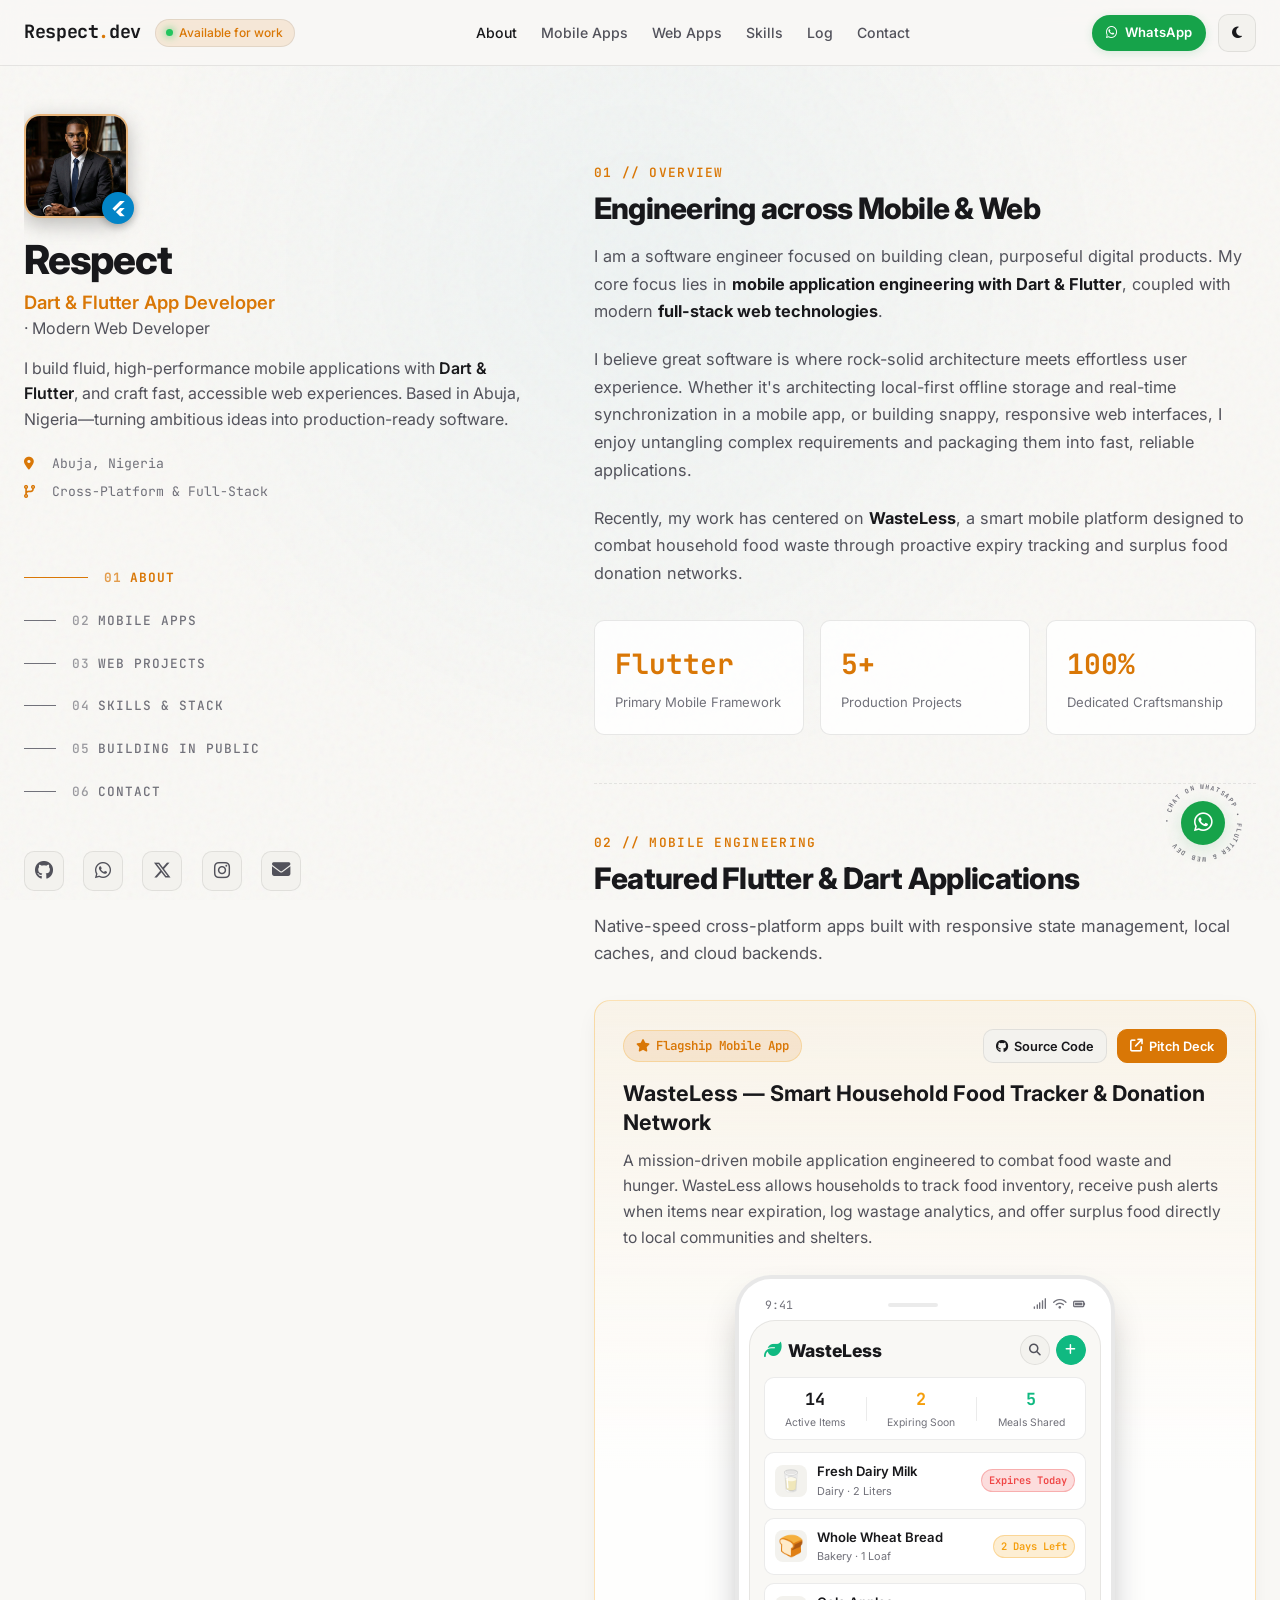
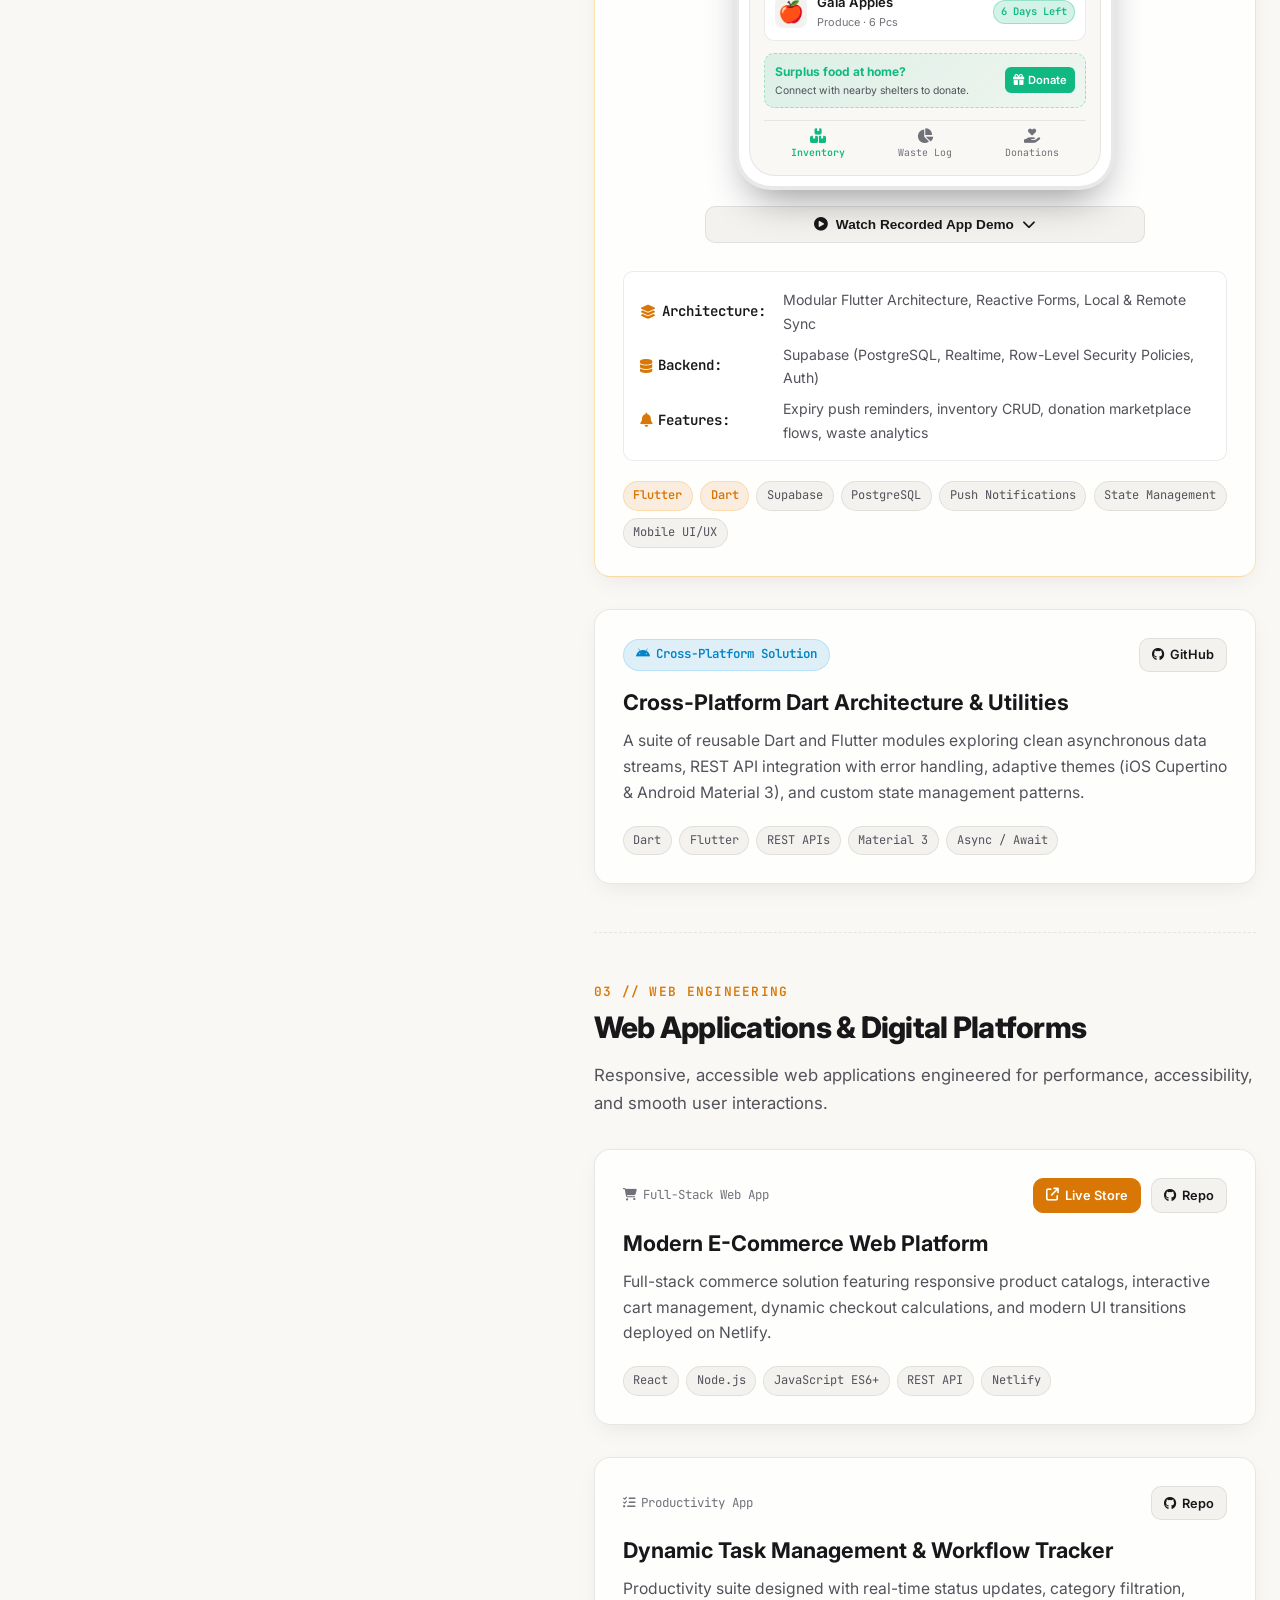
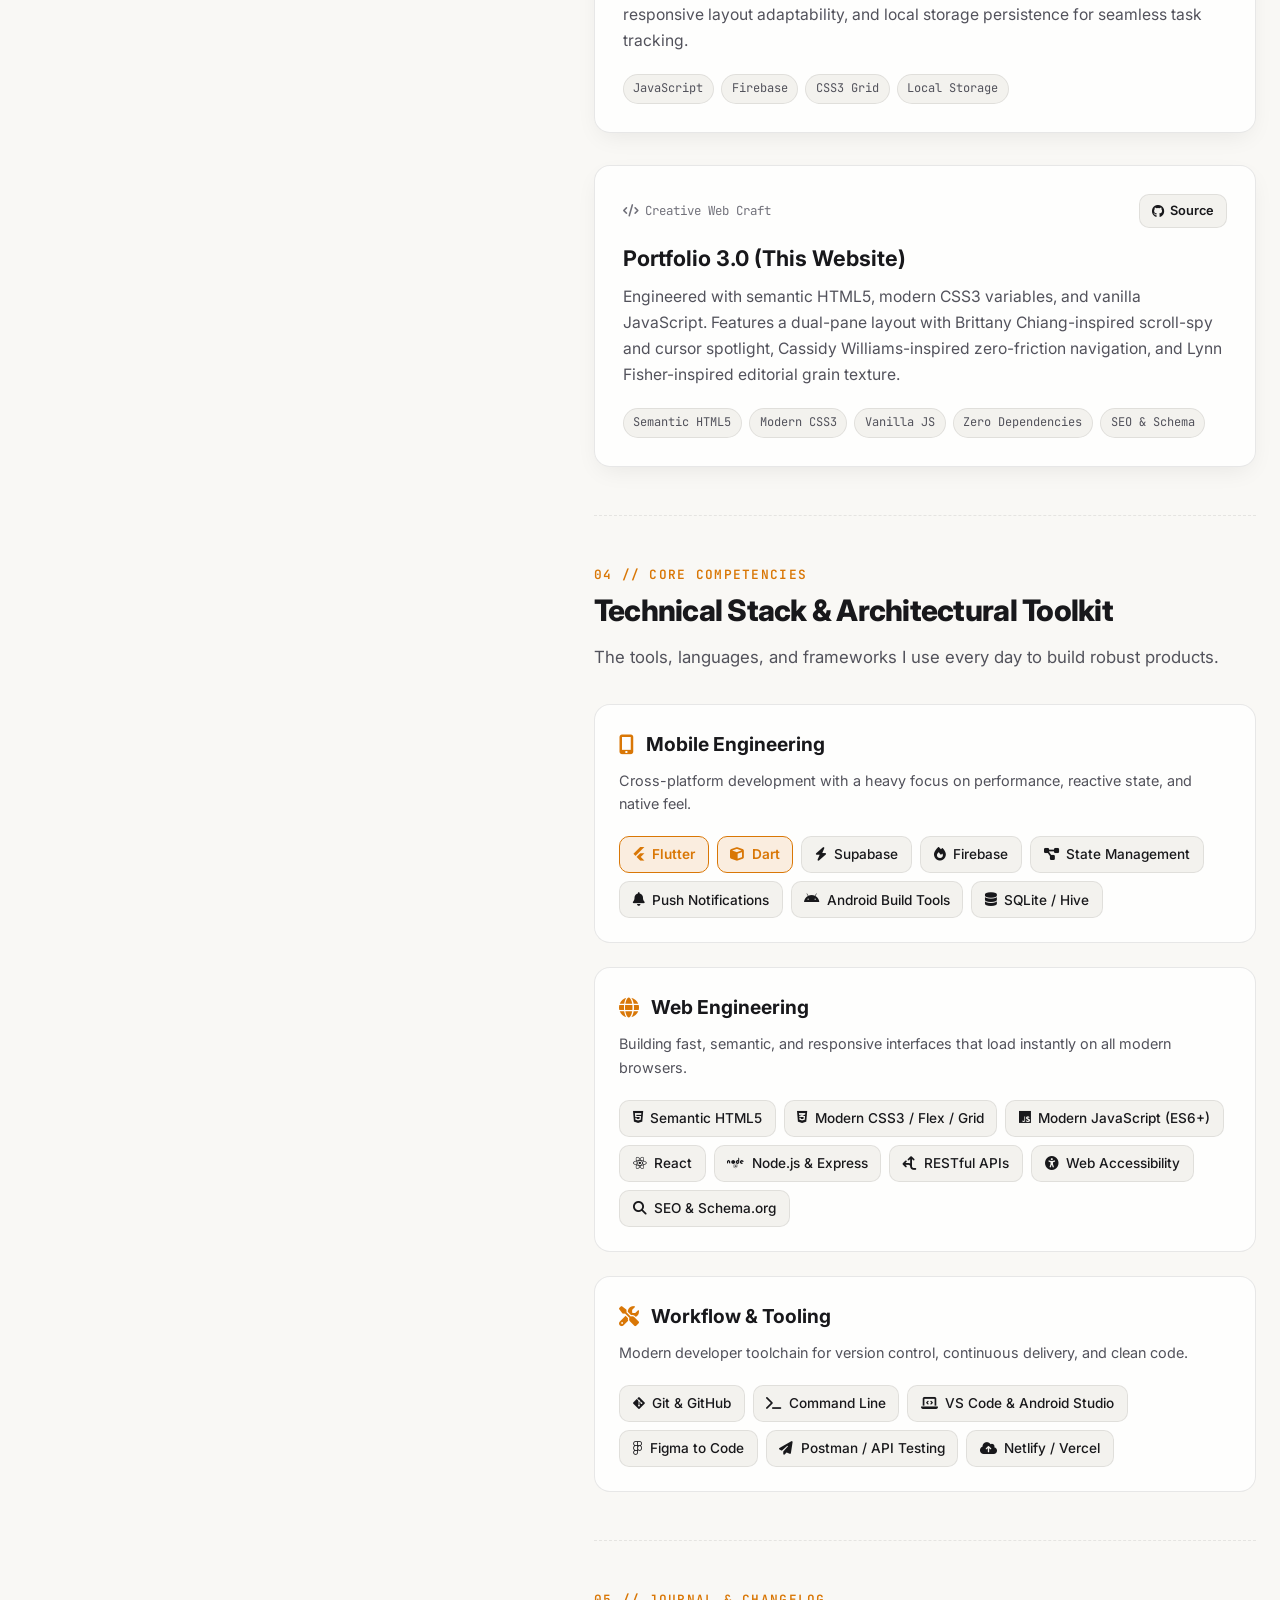
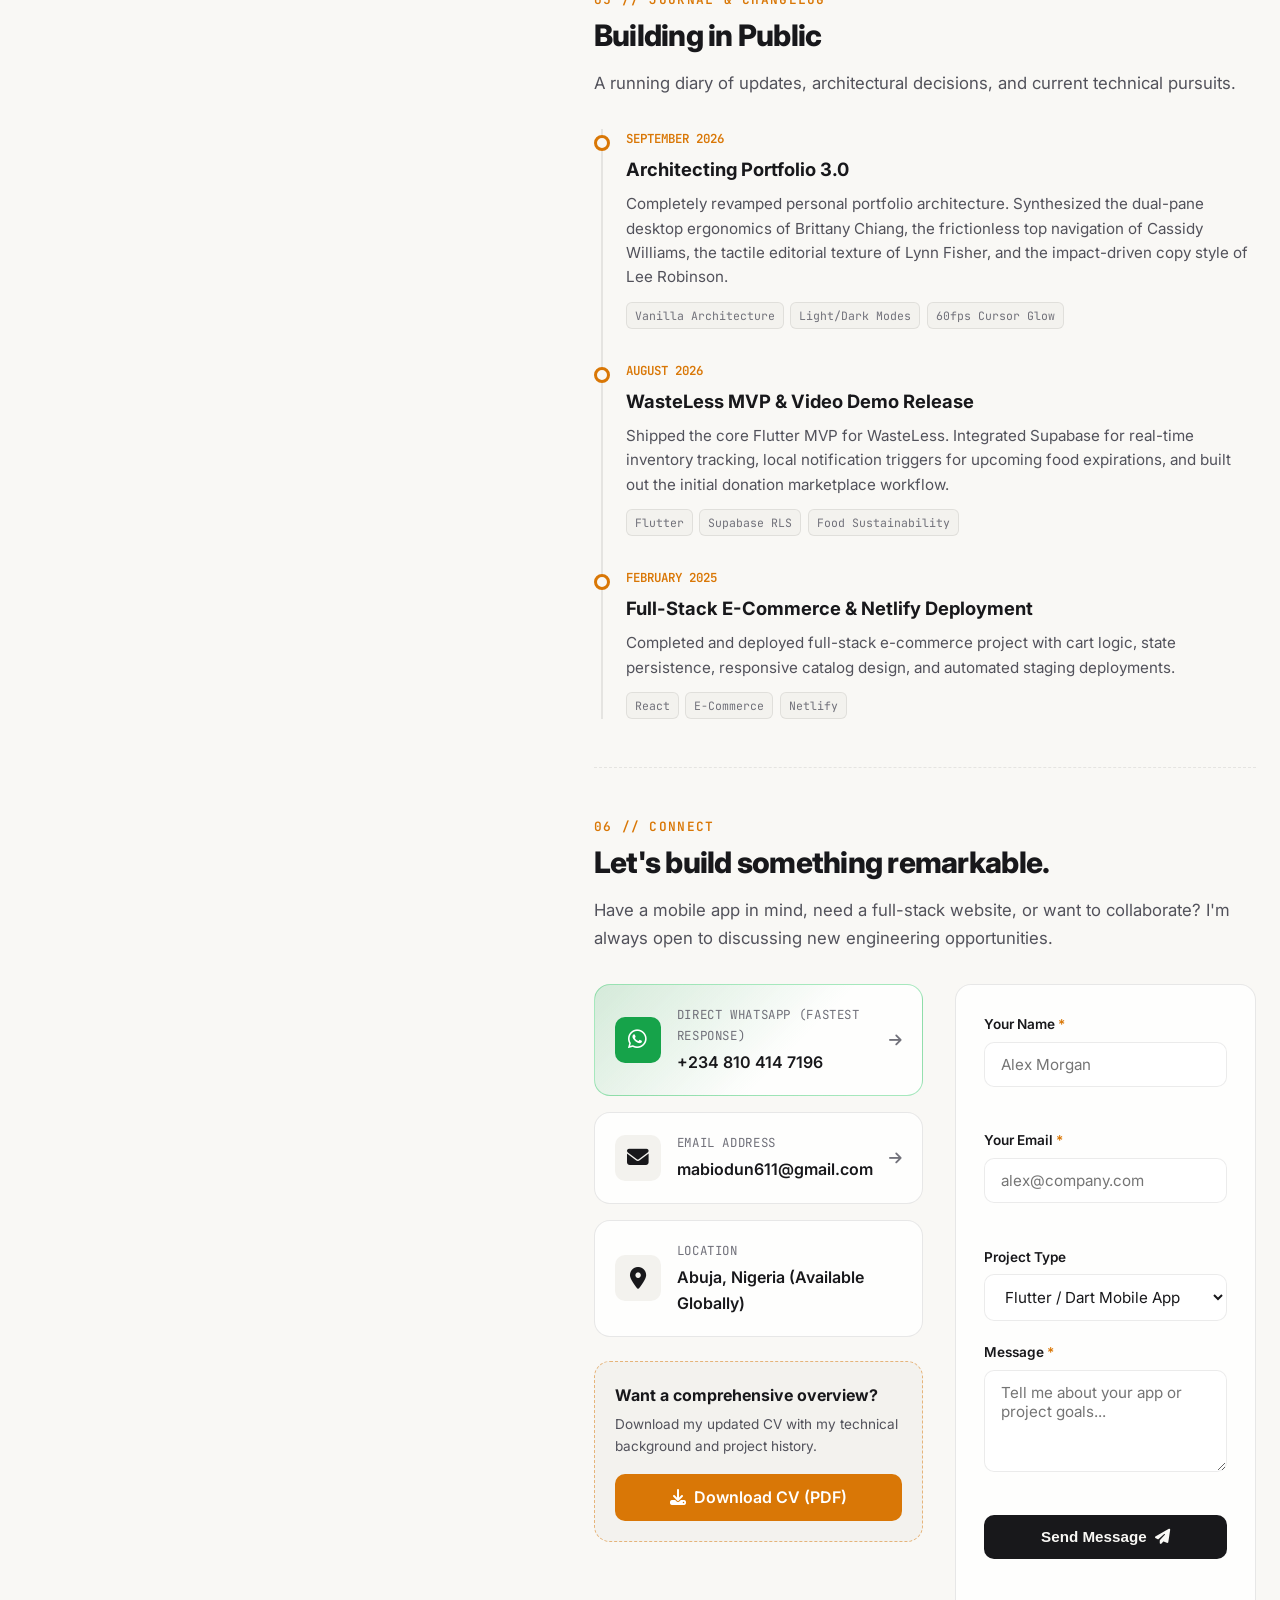
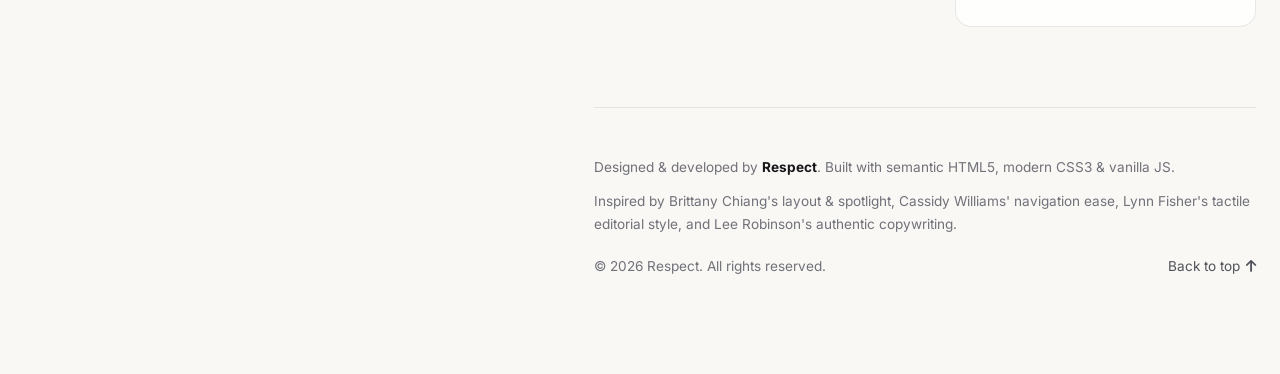
==== commit a958a463: "Update WasteLess demo video with full walkthrough recording" ====
--- a/index.html
+++ b/index.html
@@ -409,7 +409,7 @@
                     <i class="fas fa-chevron-down chevron-icon"></i>
                   </button>
                   <div class="video-collapse-content" id="video-collapse">
-                    <video class="showcase-video" controls preload="none">
+                    <video class="showcase-video" controls preload="metadata" playsinline>
                       <source src="wasteless-demo.mp4" type="video/mp4">
                     </video>
                   </div>
--- a/style.css
+++ b/style.css
@@ -1069,7 +1069,7 @@
 /* Video Accordion Box */
 .video-accordion-box {
   width: 100%;
-  max-width: 520px;
+  max-width: 440px;
 }
 
 .btn-toggle-video {
@@ -1109,6 +1109,7 @@
   overflow: hidden;
   border: 1px solid var(--border-card);
   background: #000;
+  box-shadow: 0 16px 36px -10px rgba(0, 0, 0, 0.45);
 }
 
 .video-collapse-content.open {
@@ -1117,8 +1118,11 @@
 
 .showcase-video {
   width: 100%;
-  max-height: 380px;
+  max-height: 520px;
+  aspect-ratio: 4 / 5;
+  object-fit: contain;
   display: block;
+  background-color: #000;
 }
 
 /* Architecture Highlights */
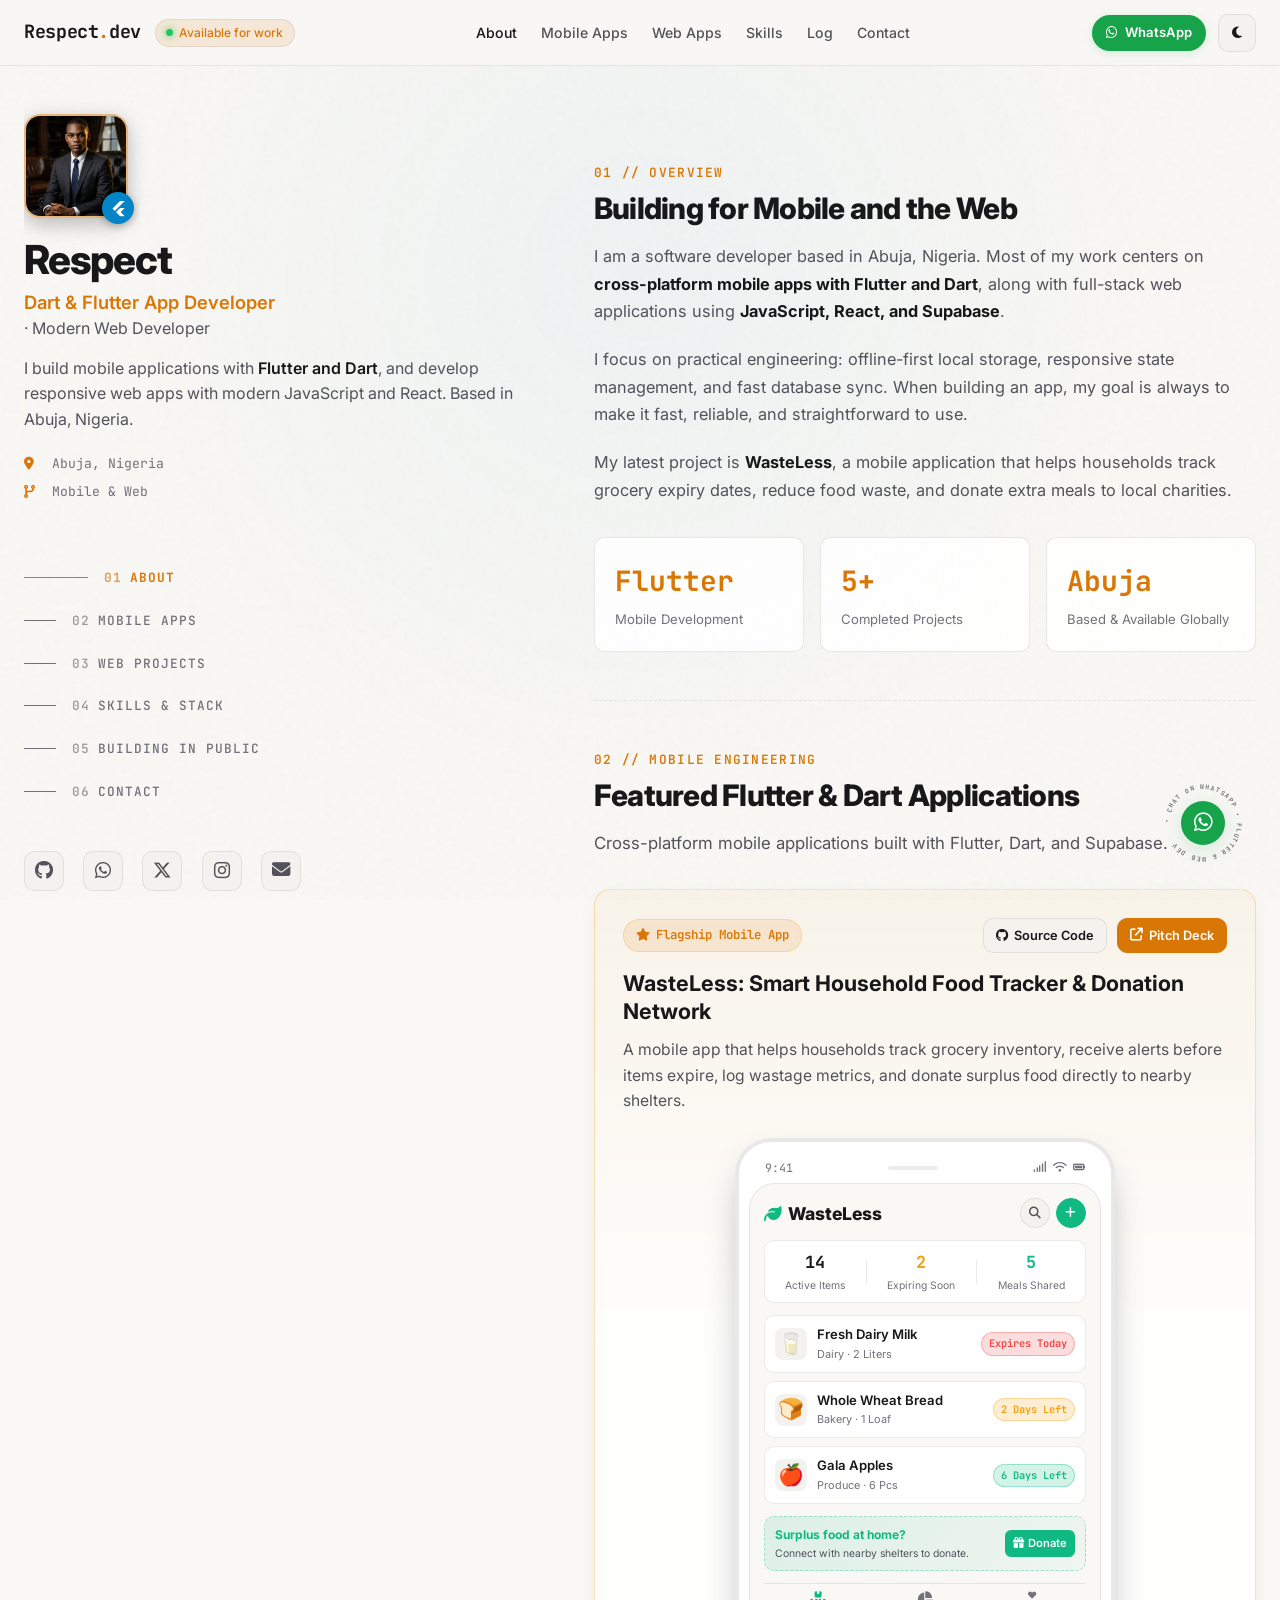
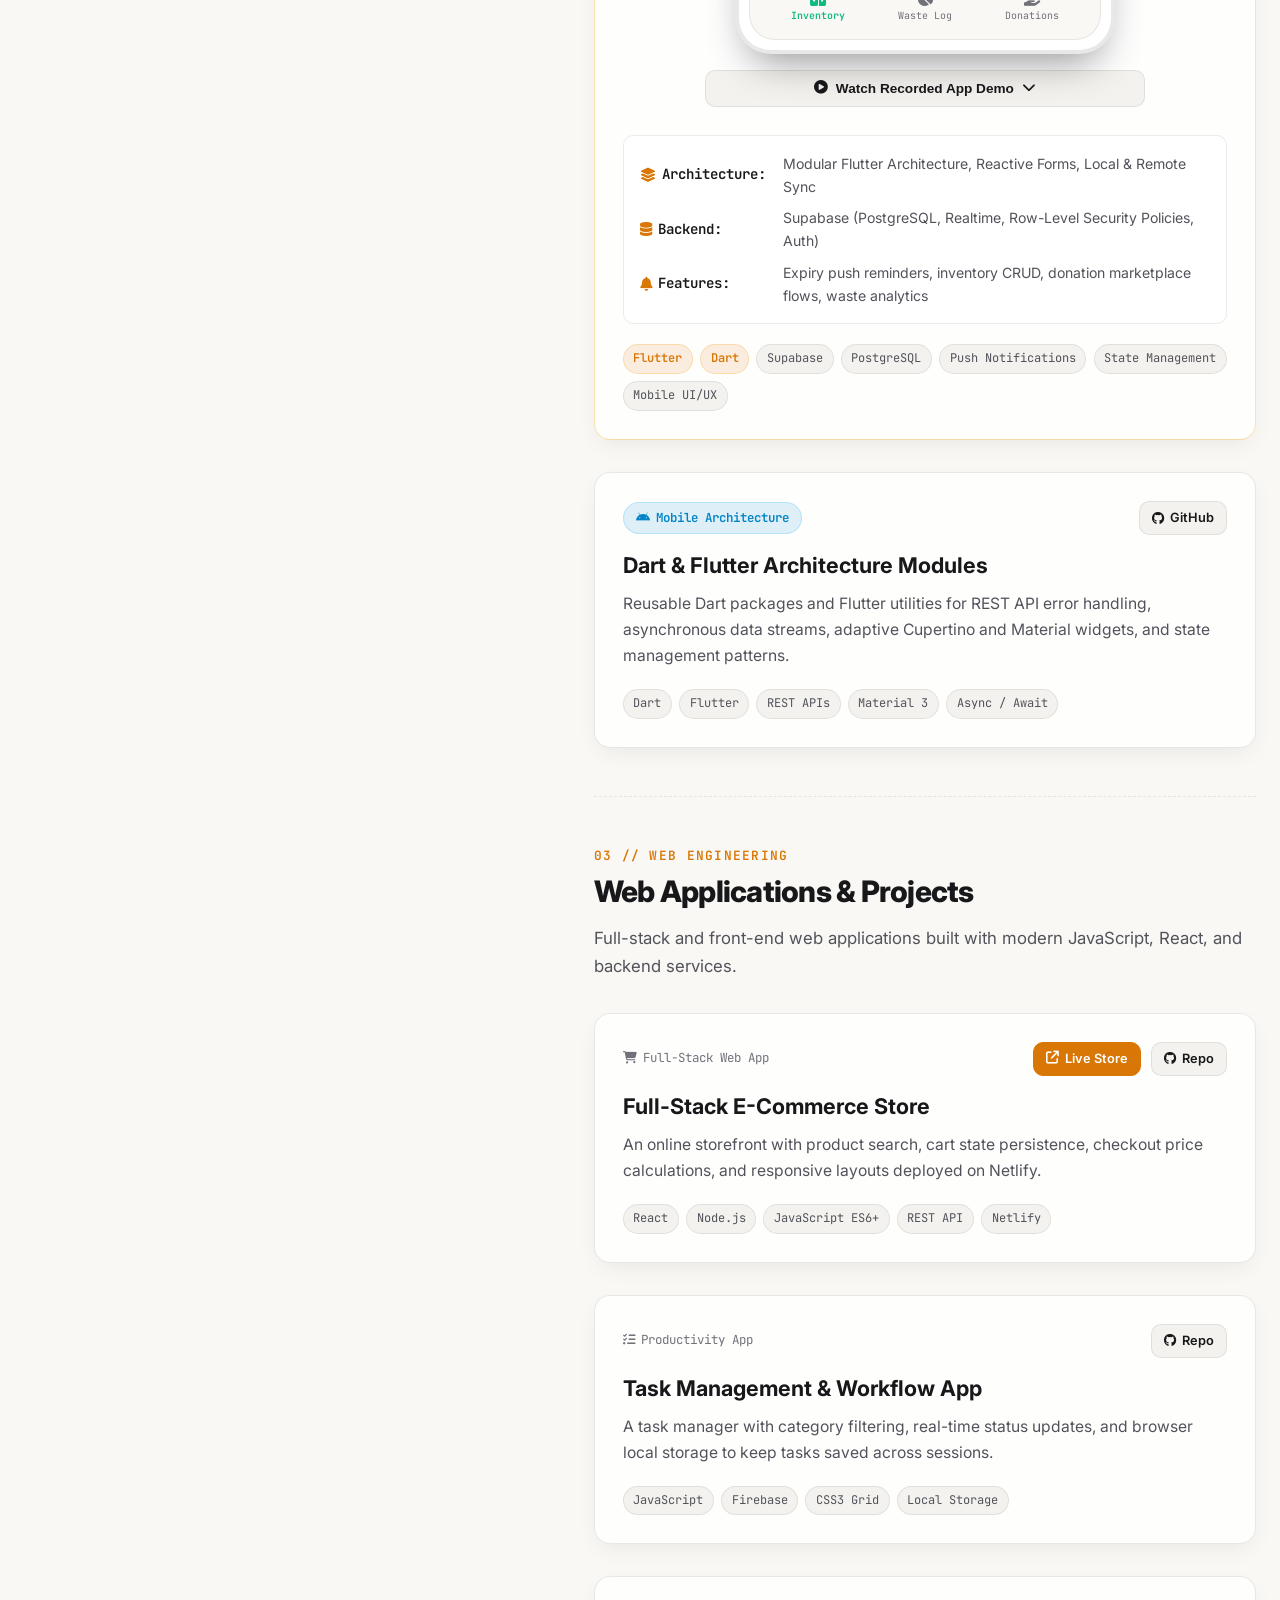
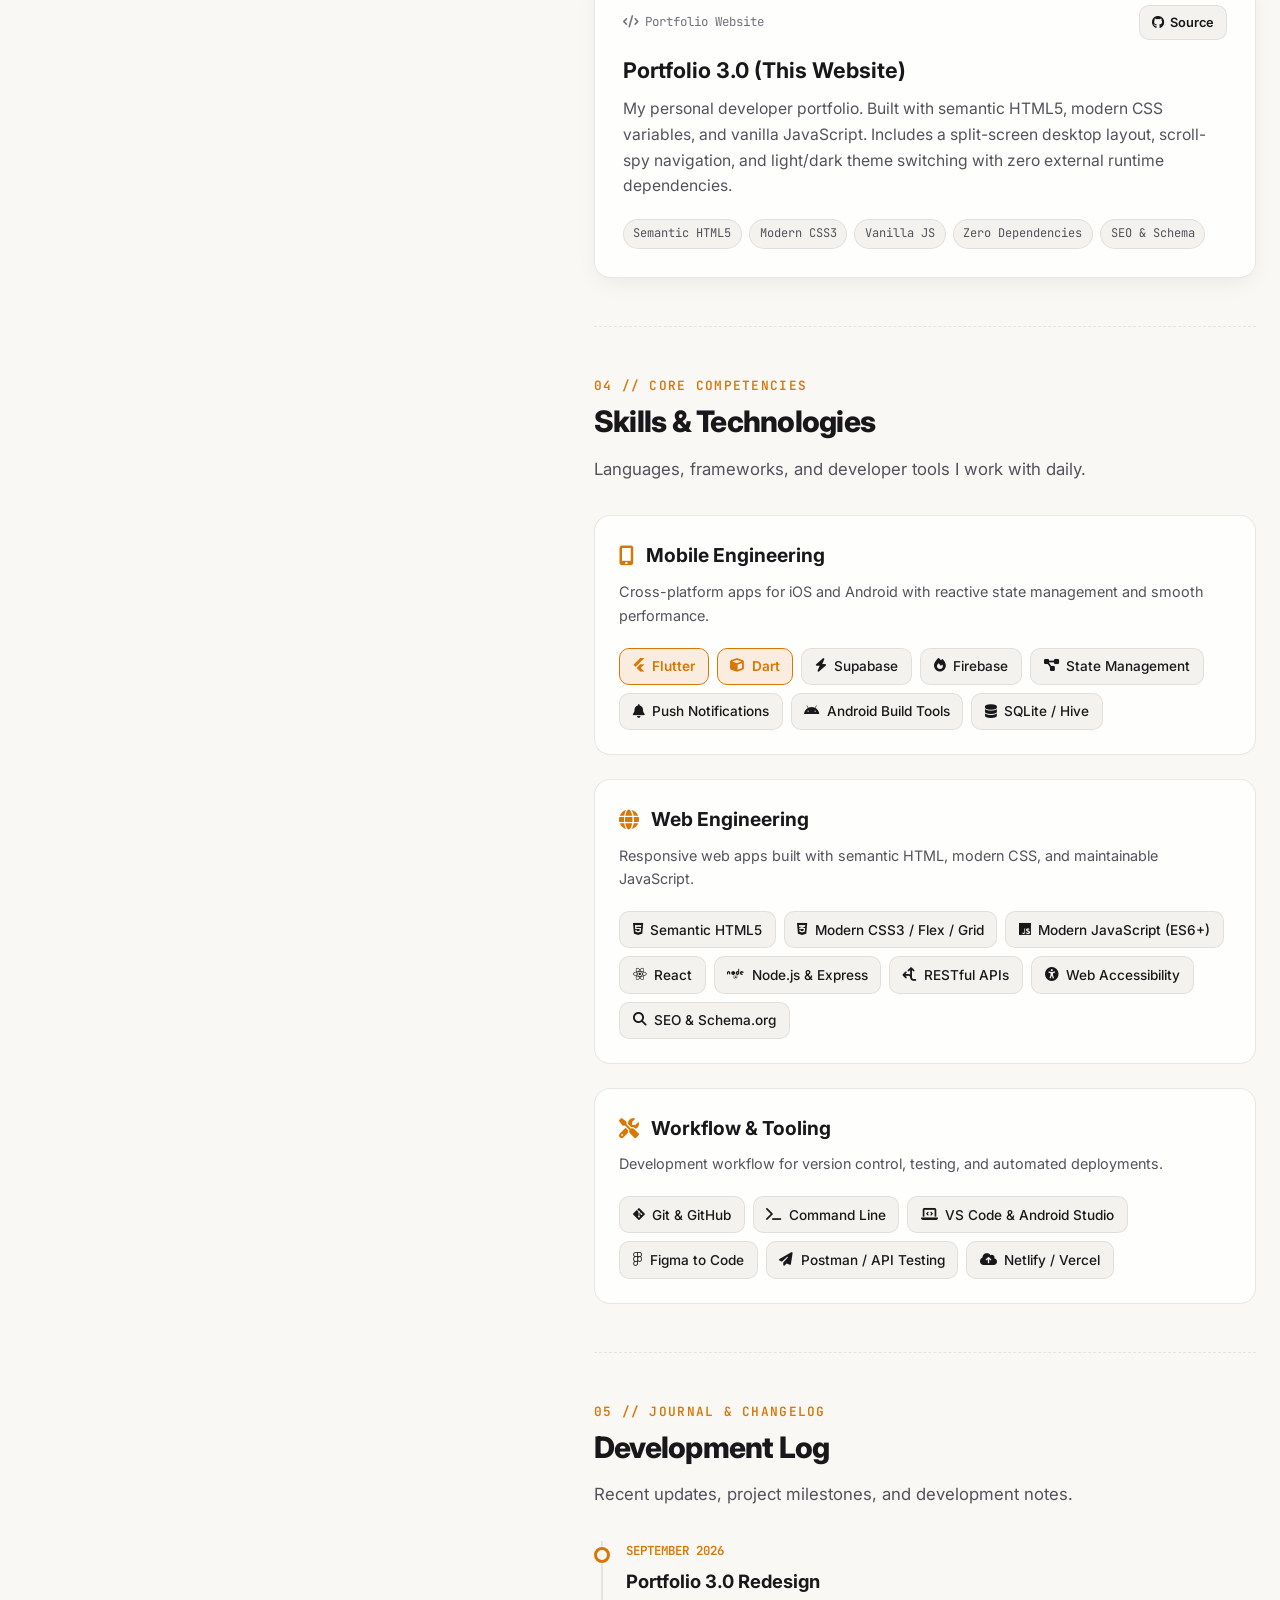
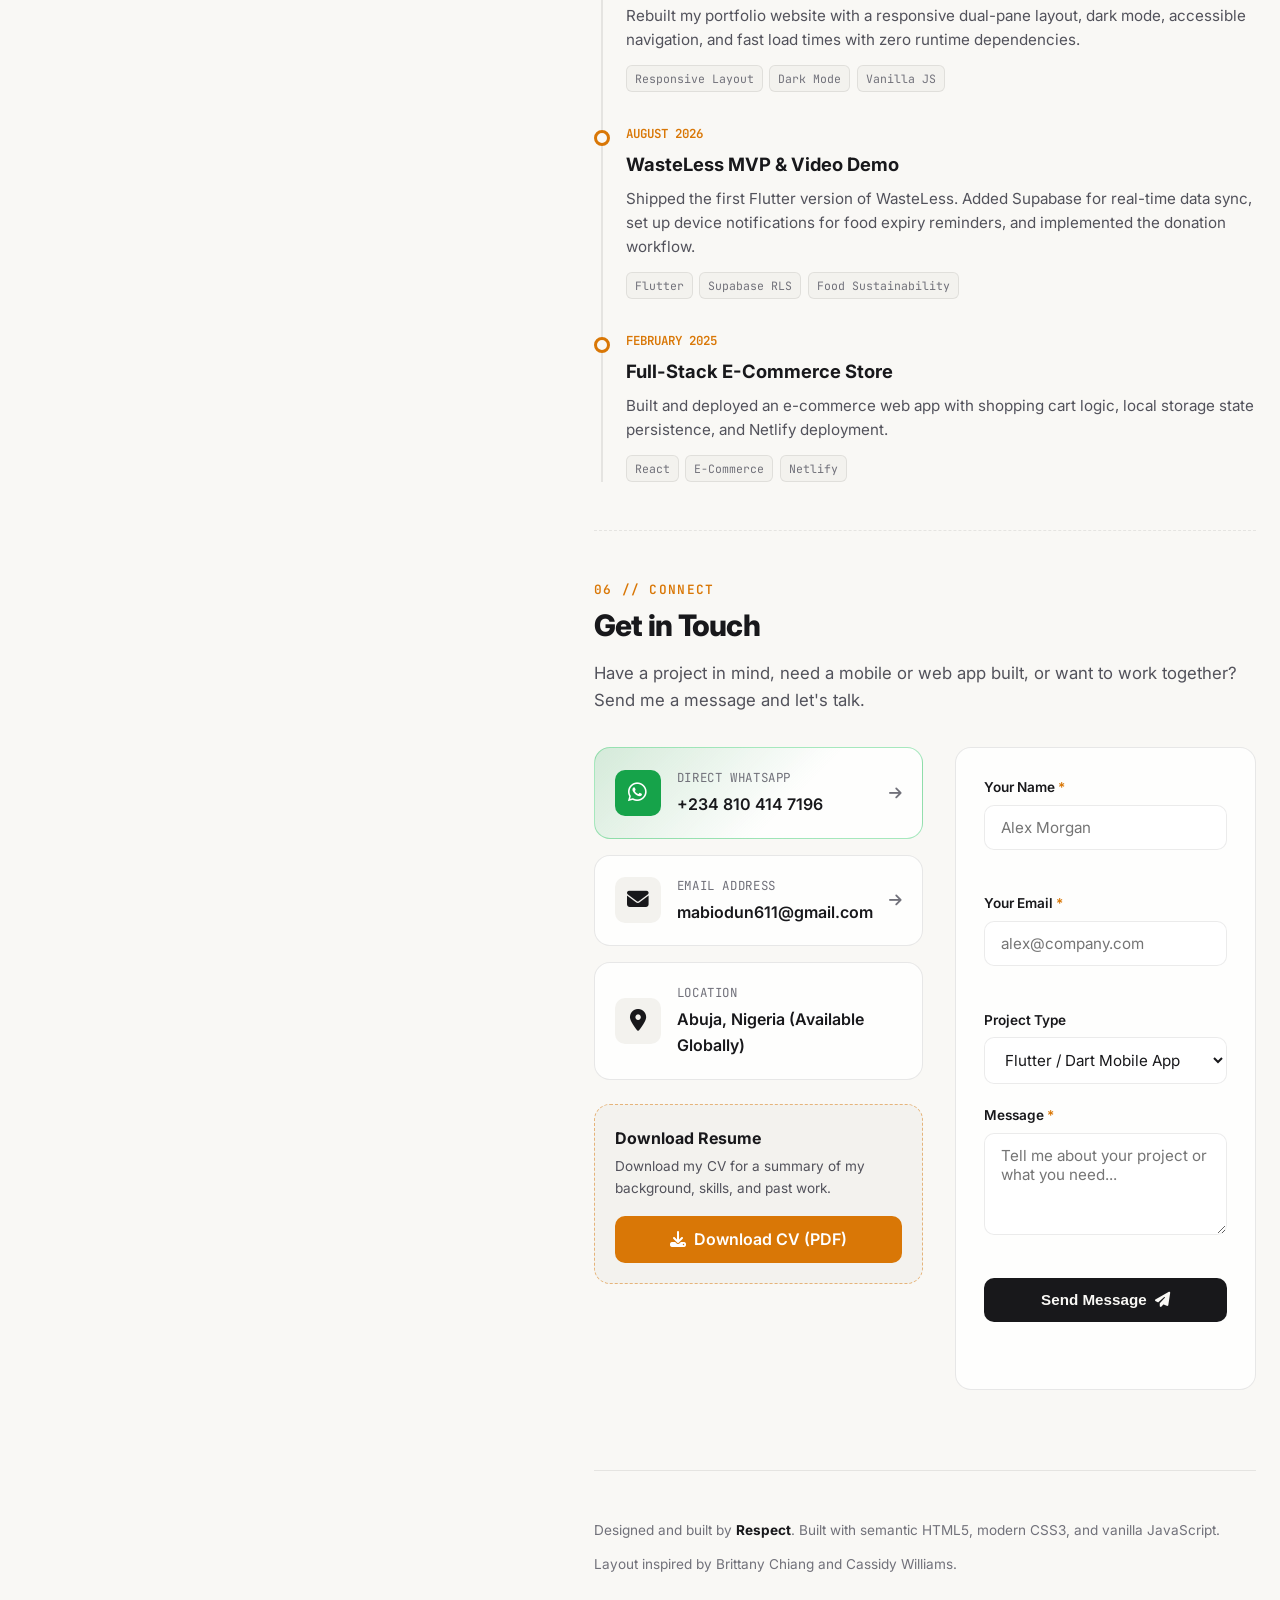
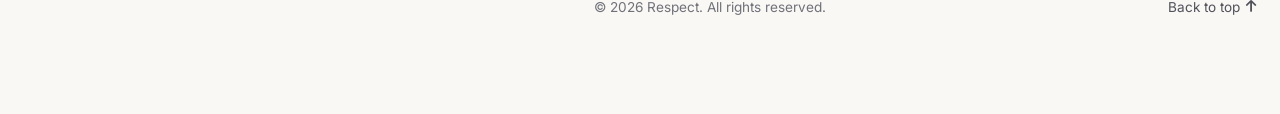
==== commit ee290bc5: "Humanize portfolio copy and remove header hyphen" ====
--- a/index.html
+++ b/index.html
@@ -5,9 +5,9 @@
   <meta name="viewport" content="width=device-width, initial-scale=1.0">
   
   <!-- Primary SEO Meta Tags -->
-  <title>Respect — Dart & Flutter App Developer · Web Developer</title>
-  <meta name="title" content="Respect — Dart & Flutter App Developer · Web Developer">
-  <meta name="description" content="Portfolio of Respect, a Dart & Flutter Mobile App Developer and Modern Web Developer based in Abuja, Nigeria. Building high-performance cross-platform apps and web experiences.">
+  <title>Respect · Dart & Flutter App Developer · Web Developer</title>
+  <meta name="title" content="Respect · Dart & Flutter App Developer · Web Developer">
+  <meta name="description" content="Portfolio of Respect, a mobile and web developer based in Abuja, Nigeria. Building applications with Flutter, Dart, and modern web tools.">
   <meta name="keywords" content="Respect, Flutter Developer, Dart Developer, Mobile App Developer, Web Developer, Abuja Nigeria, Supabase, Firebase, React, JavaScript, Portfolio">
   <meta name="author" content="Respect">
   <link rel="canonical" href="https://respectai.github.io/" />
@@ -15,15 +15,15 @@
   <!-- Open Graph / Facebook -->
   <meta property="og:type" content="website">
   <meta property="og:url" content="https://respectai.github.io/">
-  <meta property="og:title" content="Respect — Dart & Flutter App Developer · Web Developer">
-  <meta property="og:description" content="Explore production mobile applications like WasteLess, responsive web apps, and development logs.">
+  <meta property="og:title" content="Respect · Dart & Flutter App Developer · Web Developer">
+  <meta property="og:description" content="Mobile and web applications by Respect, including WasteLess (Flutter) and full-stack web projects.">
   <meta property="og:image" content="https://respectai.github.io/og-image.png.png">
 
   <!-- Twitter -->
   <meta property="twitter:card" content="summary_large_image">
   <meta property="twitter:url" content="https://respectai.github.io/">
-  <meta property="twitter:title" content="Respect — Dart & Flutter App Developer · Web Developer">
-  <meta property="twitter:description" content="Dart & Flutter App Developer and Web Developer based in Abuja, Nigeria.">
+  <meta property="twitter:title" content="Respect · Dart & Flutter App Developer · Web Developer">
+  <meta property="twitter:description" content="Mobile and web developer based in Abuja, Nigeria. Building with Flutter, Dart, React, and modern web tools.">
   <meta property="twitter:image" content="https://respectai.github.io/og-image.png.png">
 
   <!-- Google Fonts: Inter & JetBrains Mono for editorial tech precision -->
@@ -152,12 +152,12 @@
             <h2 class="dev-role">Dart & Flutter App Developer <br><span class="role-sub">· Modern Web Developer</span></h2>
             
             <p class="dev-bio">
-              I build fluid, high-performance mobile applications with <strong>Dart & Flutter</strong>, and craft fast, accessible web experiences. Based in Abuja, Nigeria—turning ambitious ideas into production-ready software.
+              I build mobile applications with <strong>Flutter and Dart</strong>, and develop responsive web apps with modern JavaScript and React. Based in Abuja, Nigeria.
             </p>
 
             <div class="dev-meta">
               <span class="meta-item"><i class="fas fa-location-dot"></i> Abuja, Nigeria</span>
-              <span class="meta-item"><i class="fas fa-code-branch"></i> Cross-Platform & Full-Stack</span>
+              <span class="meta-item"><i class="fas fa-code-branch"></i> Mobile & Web</span>
             </div>
           </div>
 
@@ -238,17 +238,17 @@
         <!-- SECTION 01: ABOUT (Lee Robinson write-up tone) -->
         <section id="about" class="content-section" data-spy>
           <div class="section-badge">01 // Overview</div>
-          <h2 class="section-heading">Engineering across Mobile & Web</h2>
+          <h2 class="section-heading">Building for Mobile and the Web</h2>
           
           <div class="rich-text">
             <p>
-              I am a software engineer focused on building clean, purposeful digital products. My core focus lies in <strong>mobile application engineering with Dart & Flutter</strong>, coupled with modern <strong>full-stack web technologies</strong>.
+              I am a software developer based in Abuja, Nigeria. Most of my work centers on <strong>cross-platform mobile apps with Flutter and Dart</strong>, along with full-stack web applications using <strong>JavaScript, React, and Supabase</strong>.
             </p>
             <p>
-              I believe great software is where rock-solid architecture meets effortless user experience. Whether it's architecting local-first offline storage and real-time synchronization in a mobile app, or building snappy, responsive web interfaces, I enjoy untangling complex requirements and packaging them into fast, reliable applications.
+              I focus on practical engineering: offline-first local storage, responsive state management, and fast database sync. When building an app, my goal is always to make it fast, reliable, and straightforward to use.
             </p>
             <p>
-              Recently, my work has centered on <strong>WasteLess</strong>, a smart mobile platform designed to combat household food waste through proactive expiry tracking and surplus food donation networks.
+              My latest project is <strong>WasteLess</strong>, a mobile application that helps households track grocery expiry dates, reduce food waste, and donate extra meals to local charities.
             </p>
           </div>
 
@@ -256,15 +256,15 @@
           <div class="stats-row">
             <div class="stat-card">
               <span class="stat-number">Flutter</span>
-              <span class="stat-desc">Primary Mobile Framework</span>
+              <span class="stat-desc">Mobile Development</span>
             </div>
             <div class="stat-card">
               <span class="stat-number">5+</span>
-              <span class="stat-desc">Production Projects</span>
+              <span class="stat-desc">Completed Projects</span>
             </div>
             <div class="stat-card">
-              <span class="stat-number">100%</span>
-              <span class="stat-desc">Dedicated Craftsmanship</span>
+              <span class="stat-number">Abuja</span>
+              <span class="stat-desc">Based & Available Globally</span>
             </div>
           </div>
         </section>
@@ -273,7 +273,7 @@
         <section id="mobile-apps" class="content-section" data-spy>
           <div class="section-badge">02 // Mobile Engineering</div>
           <h2 class="section-heading">Featured Flutter & Dart Applications</h2>
-          <p class="section-intro">Native-speed cross-platform apps built with responsive state management, local caches, and cloud backends.</p>
+          <p class="section-intro">Cross-platform mobile applications built with Flutter, Dart, and Supabase.</p>
 
           <div class="project-cards-list">
             
@@ -293,10 +293,10 @@
                 </div>
               </div>
 
-              <h3 class="project-title">WasteLess — Smart Household Food Tracker & Donation Network</h3>
+              <h3 class="project-title">WasteLess: Smart Household Food Tracker & Donation Network</h3>
               
               <p class="project-description">
-                A mission-driven mobile application engineered to combat food waste and hunger. WasteLess allows households to track food inventory, receive push alerts when items near expiration, log wastage analytics, and offer surplus food directly to local communities and shelters.
+                A mobile app that helps households track grocery inventory, receive alerts before items expire, log wastage metrics, and donate surplus food directly to nearby shelters.
               </p>
 
               <!-- WasteLess Flutter App Interface Showcase -->
@@ -446,7 +446,7 @@
             <article class="featured-card">
               <div class="flagship-top">
                 <div class="flagship-badge neutral">
-                  <i class="fab fa-android"></i> Cross-Platform Solution
+                  <i class="fab fa-android"></i> Mobile Architecture
                 </div>
                 <div class="flagship-links">
                   <a href="https://github.com/RespectAi" target="_blank" rel="noopener noreferrer" class="link-chip">
@@ -455,9 +455,9 @@
                 </div>
               </div>
 
-              <h3 class="project-title">Cross-Platform Dart Architecture & Utilities</h3>
+              <h3 class="project-title">Dart & Flutter Architecture Modules</h3>
               <p class="project-description">
-                A suite of reusable Dart and Flutter modules exploring clean asynchronous data streams, REST API integration with error handling, adaptive themes (iOS Cupertino & Android Material 3), and custom state management patterns.
+                Reusable Dart packages and Flutter utilities for REST API error handling, asynchronous data streams, adaptive Cupertino and Material widgets, and state management patterns.
               </p>
 
               <div class="tag-row">
@@ -475,8 +475,8 @@
         <!-- SECTION 03: FEATURED WEB PROJECTS -->
         <section id="web-projects" class="content-section" data-spy>
           <div class="section-badge">03 // Web Engineering</div>
-          <h2 class="section-heading">Web Applications & Digital Platforms</h2>
-          <p class="section-intro">Responsive, accessible web applications engineered for performance, accessibility, and smooth user interactions.</p>
+          <h2 class="section-heading">Web Applications & Projects</h2>
+          <p class="section-intro">Full-stack and front-end web applications built with modern JavaScript, React, and backend services.</p>
 
           <div class="project-cards-list">
             
@@ -494,9 +494,9 @@
                 </div>
               </div>
 
-              <h3 class="project-title">Modern E-Commerce Web Platform</h3>
+              <h3 class="project-title">Full-Stack E-Commerce Store</h3>
               <p class="project-description">
-                Full-stack commerce solution featuring responsive product catalogs, interactive cart management, dynamic checkout calculations, and modern UI transitions deployed on Netlify.
+                An online storefront with product search, cart state persistence, checkout price calculations, and responsive layouts deployed on Netlify.
               </p>
 
               <div class="tag-row">
@@ -519,9 +519,9 @@
                 </div>
               </div>
 
-              <h3 class="project-title">Dynamic Task Management & Workflow Tracker</h3>
+              <h3 class="project-title">Task Management & Workflow App</h3>
               <p class="project-description">
-                Productivity suite designed with real-time status updates, category filtration, responsive layout adaptability, and local storage persistence for seamless task tracking.
+                A task manager with category filtering, real-time status updates, and browser local storage to keep tasks saved across sessions.
               </p>
 
               <div class="tag-row">
@@ -535,7 +535,7 @@
             <!-- WEB PROJECT 3: Portfolio 3.0 -->
             <article class="featured-card">
               <div class="flagship-top">
-                <span class="project-type"><i class="fas fa-code"></i> Creative Web Craft</span>
+                <span class="project-type"><i class="fas fa-code"></i> Portfolio Website</span>
                 <div class="flagship-links">
                   <a href="https://github.com/RespectAi/RespectAi.github.io" target="_blank" rel="noopener noreferrer" class="link-chip">
                     <i class="fab fa-github"></i> Source
@@ -545,7 +545,7 @@
 
               <h3 class="project-title">Portfolio 3.0 (This Website)</h3>
               <p class="project-description">
-                Engineered with semantic HTML5, modern CSS3 variables, and vanilla JavaScript. Features a dual-pane layout with Brittany Chiang-inspired scroll-spy and cursor spotlight, Cassidy Williams-inspired zero-friction navigation, and Lynn Fisher-inspired editorial grain texture.
+                My personal developer portfolio. Built with semantic HTML5, modern CSS variables, and vanilla JavaScript. Includes a split-screen desktop layout, scroll-spy navigation, and light/dark theme switching with zero external runtime dependencies.
               </p>
 
               <div class="tag-row">
@@ -563,8 +563,8 @@
         <!-- SECTION 04: SKILLS & ARCHITECTURE MATRIX -->
         <section id="skills" class="content-section" data-spy>
           <div class="section-badge">04 // Core Competencies</div>
-          <h2 class="section-heading">Technical Stack & Architectural Toolkit</h2>
-          <p class="section-intro">The tools, languages, and frameworks I use every day to build robust products.</p>
+          <h2 class="section-heading">Skills & Technologies</h2>
+          <p class="section-intro">Languages, frameworks, and developer tools I work with daily.</p>
 
           <div class="skills-matrix">
             
@@ -573,7 +573,7 @@
                 <i class="fas fa-mobile-screen-button cat-icon"></i>
                 <h3>Mobile Engineering</h3>
               </div>
-              <p class="cat-summary">Cross-platform development with a heavy focus on performance, reactive state, and native feel.</p>
+              <p class="cat-summary">Cross-platform apps for iOS and Android with reactive state management and smooth performance.</p>
               <ul class="skill-pill-list">
                 <li class="skill-pill primary"><i class="fab fa-flutter"></i> Flutter</li>
                 <li class="skill-pill primary"><i class="fas fa-cube"></i> Dart</li>
@@ -591,7 +591,7 @@
                 <i class="fas fa-globe cat-icon"></i>
                 <h3>Web Engineering</h3>
               </div>
-              <p class="cat-summary">Building fast, semantic, and responsive interfaces that load instantly on all modern browsers.</p>
+              <p class="cat-summary">Responsive web apps built with semantic HTML, modern CSS, and maintainable JavaScript.</p>
               <ul class="skill-pill-list">
                 <li class="skill-pill"><i class="fab fa-html5"></i> Semantic HTML5</li>
                 <li class="skill-pill"><i class="fab fa-css3-alt"></i> Modern CSS3 / Flex / Grid</li>
@@ -609,7 +609,7 @@
                 <i class="fas fa-screwdriver-wrench cat-icon"></i>
                 <h3>Workflow & Tooling</h3>
               </div>
-              <p class="cat-summary">Modern developer toolchain for version control, continuous delivery, and clean code.</p>
+              <p class="cat-summary">Development workflow for version control, testing, and automated deployments.</p>
               <ul class="skill-pill-list">
                 <li class="skill-pill"><i class="fab fa-git-alt"></i> Git & GitHub</li>
                 <li class="skill-pill"><i class="fas fa-terminal"></i> Command Line</li>
@@ -623,11 +623,11 @@
           </div>
         </section>
 
-        <!-- SECTION 05: BUILDING IN PUBLIC / DIARY LOGS (Lynn Fisher style) -->
+        <!-- SECTION 05: BUILDING IN PUBLIC / DIARY LOGS -->
         <section id="logs" class="content-section" data-spy>
           <div class="section-badge">05 // Journal & Changelog</div>
-          <h2 class="section-heading">Building in Public</h2>
-          <p class="section-intro">A running diary of updates, architectural decisions, and current technical pursuits.</p>
+          <h2 class="section-heading">Development Log</h2>
+          <p class="section-intro">Recent updates, project milestones, and development notes.</p>
 
           <div class="timeline-feed">
             
@@ -635,14 +635,14 @@
               <div class="timeline-date">September 2026</div>
               <div class="timeline-marker"></div>
               <div class="timeline-body">
-                <h3 class="timeline-title">Architecting Portfolio 3.0</h3>
+                <h3 class="timeline-title">Portfolio 3.0 Redesign</h3>
                 <p>
-                  Completely revamped personal portfolio architecture. Synthesized the dual-pane desktop ergonomics of Brittany Chiang, the frictionless top navigation of Cassidy Williams, the tactile editorial texture of Lynn Fisher, and the impact-driven copy style of Lee Robinson.
+                  Rebuilt my portfolio website with a responsive dual-pane layout, dark mode, accessible navigation, and fast load times with zero runtime dependencies.
                 </p>
                 <div class="timeline-tags">
-                  <span>Vanilla Architecture</span>
-                  <span>Light/Dark Modes</span>
-                  <span>60fps Cursor Glow</span>
+                  <span>Responsive Layout</span>
+                  <span>Dark Mode</span>
+                  <span>Vanilla JS</span>
                 </div>
               </div>
             </div>
@@ -651,9 +651,9 @@
               <div class="timeline-date">August 2026</div>
               <div class="timeline-marker"></div>
               <div class="timeline-body">
-                <h3 class="timeline-title">WasteLess MVP & Video Demo Release</h3>
+                <h3 class="timeline-title">WasteLess MVP & Video Demo</h3>
                 <p>
-                  Shipped the core Flutter MVP for WasteLess. Integrated Supabase for real-time inventory tracking, local notification triggers for upcoming food expirations, and built out the initial donation marketplace workflow.
+                  Shipped the first Flutter version of WasteLess. Added Supabase for real-time data sync, set up device notifications for food expiry reminders, and implemented the donation workflow.
                 </p>
                 <div class="timeline-tags">
                   <span>Flutter</span>
@@ -667,9 +667,9 @@
               <div class="timeline-date">February 2025</div>
               <div class="timeline-marker"></div>
               <div class="timeline-body">
-                <h3 class="timeline-title">Full-Stack E-Commerce & Netlify Deployment</h3>
+                <h3 class="timeline-title">Full-Stack E-Commerce Store</h3>
                 <p>
-                  Completed and deployed full-stack e-commerce project with cart logic, state persistence, responsive catalog design, and automated staging deployments.
+                  Built and deployed an e-commerce web app with shopping cart logic, local storage state persistence, and Netlify deployment.
                 </p>
                 <div class="timeline-tags">
                   <span>React</span>
@@ -685,9 +685,9 @@
         <!-- SECTION 06: GET IN TOUCH & DIRECT WHATSAPP -->
         <section id="contact" class="content-section" data-spy>
           <div class="section-badge">06 // Connect</div>
-          <h2 class="section-heading">Let's build something remarkable.</h2>
+          <h2 class="section-heading">Get in Touch</h2>
           <p class="section-intro">
-            Have a mobile app in mind, need a full-stack website, or want to collaborate? I'm always open to discussing new engineering opportunities.
+            Have a project in mind, need a mobile or web app built, or want to work together? Send me a message and let's talk.
           </p>
 
           <div class="contact-grid">
@@ -704,7 +704,7 @@
                   <i class="fab fa-whatsapp"></i>
                 </div>
                 <div class="channel-details">
-                  <span class="channel-label">Direct WhatsApp (Fastest Response)</span>
+                  <span class="channel-label">Direct WhatsApp</span>
                   <span class="channel-value">+234 810 414 7196</span>
                 </div>
                 <i class="fas fa-arrow-right channel-arrow"></i>
@@ -733,8 +733,8 @@
 
               <div class="cv-download-box">
                 <div class="cv-info">
-                  <h4>Want a comprehensive overview?</h4>
-                  <p>Download my updated CV with my technical background and project history.</p>
+                  <h4>Download Resume</h4>
+                  <p>Download my CV for a summary of my background, skills, and past work.</p>
                 </div>
                 <a href="Respect_CV.pdf" download class="btn-cv-download">
                   <i class="fas fa-download"></i> Download CV (PDF)
@@ -770,7 +770,7 @@
 
                 <div class="form-group">
                   <label for="form-message">Message <span class="req">*</span></label>
-                  <textarea id="form-message" name="message" rows="4" placeholder="Tell me about your app or project goals..." required></textarea>
+                  <textarea id="form-message" name="message" rows="4" placeholder="Tell me about your project or what you need..." required></textarea>
                   <span class="field-error" id="message-error"></span>
                 </div>
 
@@ -790,10 +790,10 @@
         <footer class="site-footer">
           <div class="footer-inner">
             <p class="footer-copy">
-              Designed & developed by <strong>Respect</strong>. Built with semantic HTML5, modern CSS3 & vanilla JS.
+              Designed and built by <strong>Respect</strong>. Built with semantic HTML5, modern CSS3, and vanilla JavaScript.
             </p>
             <p class="footer-tribute">
-              Inspired by Brittany Chiang's layout & spotlight, Cassidy Williams' navigation ease, Lynn Fisher's tactile editorial style, and Lee Robinson's authentic copywriting.
+              Layout inspired by Brittany Chiang and Cassidy Williams.
             </p>
             <div class="footer-meta">
               <span>&copy; 2026 Respect. All rights reserved.</span>
